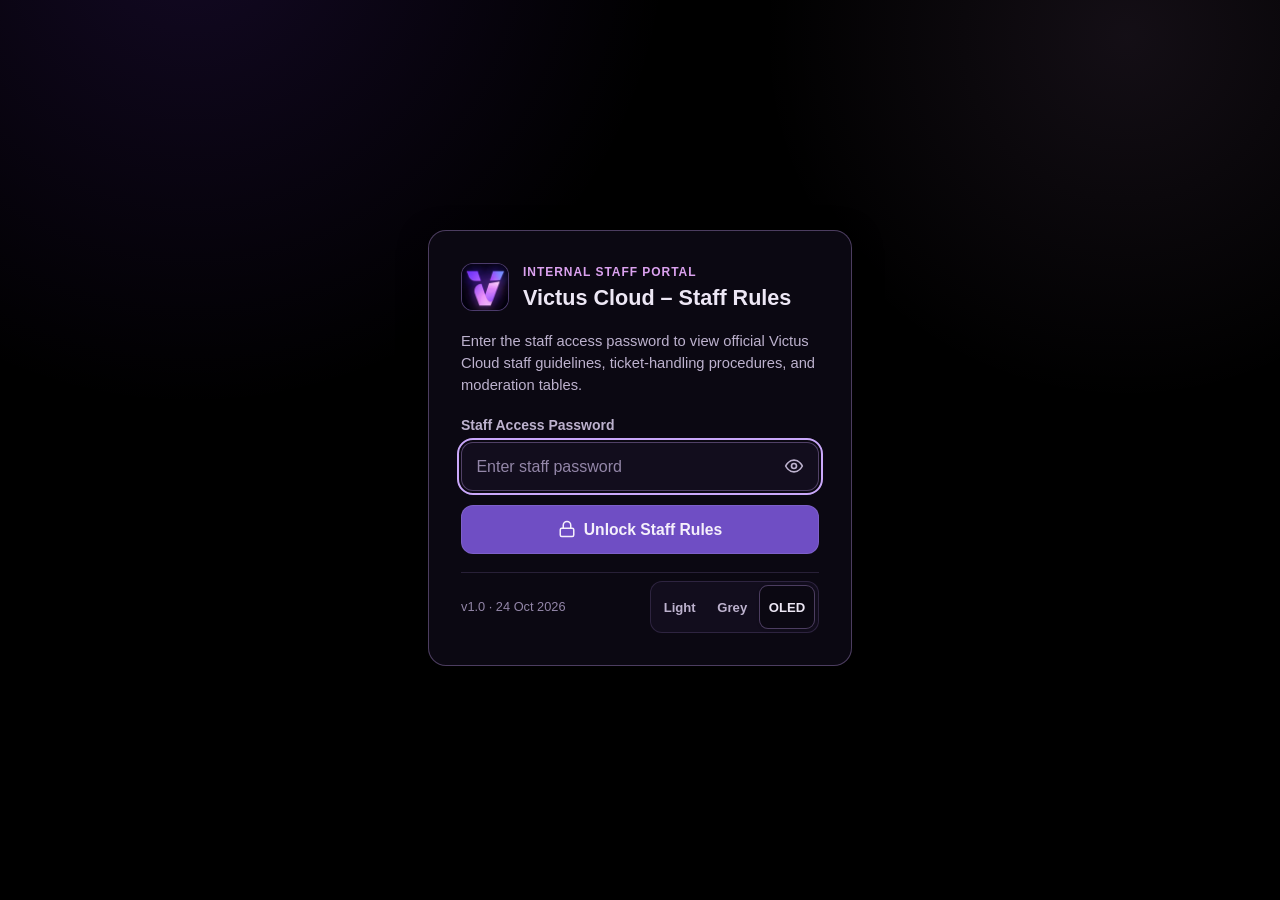
==== index.html @ bc2cf742 "Initial release of Victus Cloud Staff Rules (v1.0)" ====
<!DOCTYPE html>
<html lang="en" data-theme="oled">
<head>
  <meta charset="UTF-8">
  <meta name="viewport" content="width=device-width, initial-scale=1, viewport-fit=cover">
  <meta name="robots" content="noindex, nofollow">
  <meta name="theme-color" content="#000000" id="meta-theme-color">
  <title>Victus Cloud – Staff Rules</title>
  <link rel="icon" type="image/png" href="assets/logo.png" id="favicon-link">
  <link rel="apple-touch-icon" href="assets/logo.png">

  <!-- =========================================================================
       VICTUS CLOUD – STAFF RULES DATA (SINGLE EDITABLE OBJECT)
       Edit rules, roles, punishments, changelog, metadata, or password below.
       ========================================================================= -->
  <script id="staff-rules-data">
    const STAFF_RULES_DATA = {
      meta: {
        title: "Victus Cloud – Staff Rules",
        brand: "Victus Cloud",
        version: "v1.0",
        lastUpdated: "24 Oct 2026",
        password: "TestBictus",
        logoPath: "assets/logo.png",
        officialSiteUrl: "https://victuscloud.com",
        officialSiteLabel: "victuscloud.com",
        location: "Dubai, United Arab Emirates",
        copyright: "© 2026 Victus Cloud. All rights reserved.",
        footerLinks: [
          { label: "Official Site (victuscloud.com)", url: "https://victuscloud.com" },
          { label: "Victus Panel", url: "https://control.victuscloud.com" },
          { label: "Support Centre", url: "https://support.victuscloud.com/" },
          { label: "Documentation", url: "https://victuscloud.com/documentation" },
          { label: "Service Status", url: "https://victuscloud.com/status" },
          { label: "Discord", url: "https://discord.gg/wwHpnzYpXb" },
          { label: "Privacy Policy", url: "https://victuscloud.com/privacy" },
          { label: "Terms of Service", url: "https://victuscloud.com/tos" }
        ]
      },

      agreement: {
        title: "STAFF AGREEMENT",
        text: "By becoming a staff member, you agree to follow these rules and understand that staff permissions are a responsibility, not a privilege to be abused. Breaking staff rules may result in a warning, demotion, suspension, or removal from the Staff Team."
      },

      roles: [
        "All",
        "Founder / CEO",
        "Co-Founder / CTO",
        "Director of Operations",
        "Staff Manager",
        "General Manager",
        "Core Team",
        "System Manager",
        "Project Manager",
        "Community Manager",
        "Support Manager",
        "Email Manager",
        "Developer",
        "Moderator",
        "Customer Support",
        "Technical Support",
        "Trial Dev",
        "Trial Staff",
        "Staff"
      ],

      sections: [
        {
          number: 1,
          title: "Professional Behavior",
          rules: [
            {
              id: "1.1",
              text: "Maintain professional behavior in every case.",
              roles: ["All"]
            },
            {
              id: "1.2",
              text: "Be user-friendly. Help members in the language they're comfortable with, as quickly as possible.",
              roles: ["All"]
            },
            {
              id: "1.3",
              text: "Don't joke around in tickets or anywhere seriousness is needed.",
              roles: ["All"]
            }
          ]
        },
        {
          number: 2,
          title: "Staff Conduct",
          rules: [
            {
              id: "2.1",
              text: "Follow the rules yourself and make sure your crewmates follow them too.",
              roles: ["All"]
            },
            {
              id: "2.2",
              text: "Don't abuse your power or show it off.",
              roles: ["All"]
            },
            {
              id: "2.3",
              text: "Don't use commands or permissions for personal benefit.",
              roles: ["All"]
            },
            {
              id: "2.4",
              text: "Don't punish members because of personal aggression in chats, DMs, etc.",
              roles: ["All"]
            },
            {
              id: "2.5",
              text: "Don't misuse moderation bots or server features.",
              roles: ["All"]
            }
          ]
        },
        {
          number: 3,
          title: "Moderation",
          rules: [
            {
              id: "3.1",
              text: "Always investigate a case before punishing.",
              roles: ["All"]
            },
            {
              id: "3.2",
              text: "Keep punishments fair for everyone.",
              roles: ["All"]
            },
            {
              id: "3.3",
              text: "Use warnings for inappropriate behavior. Staff Manager can warn staff. Staff, General Manager, and higher roles can warn members. Higher officials can warn everyone below them. Founder / CEO can only be warned by a Founder / CEO.",
              roles: [
                "Founder / CEO",
                "Co-Founder / CTO",
                "Director of Operations",
                "Staff Manager",
                "General Manager",
                "Moderator",
                "Staff"
              ]
            },
            {
              id: "3.4",
              text: "Every punishment needs a proper, valid reason.",
              roles: ["All"]
            },
            {
              id: "3.5",
              text: "Don't ban or kick unless it's an emergency or you have permission from higher officials.",
              roles: ["All"]
            },
            {
              id: "3.6",
              text: "If you make a mistake, inform higher staff immediately so it can be fixed.",
              roles: ["All"]
            }
          ]
        },
        {
          number: 4,
          title: "Evidence and Logs",
          rules: [
            {
              id: "4.1",
              text: "Keep proper proof for every moderation action, especially payment cases, until the Founder verifies it.",
              roles: ["All"]
            },
            {
              id: "4.2",
              text: "Don't accept server screenshots as proof, since they can't be verified as real.",
              roles: ["All"]
            },
            {
              id: "4.3",
              text: "Use the proper moderation channel for commands.",
              roles: ["All"]
            },
            {
              id: "4.4",
              text: "Report suspicious activity to higher officials.",
              roles: ["All"]
            }
          ]
        },
        {
          number: 5,
          title: "Staff Confidentiality",
          rules: [
            {
              id: "5.1",
              text: "Don't leak private staff discussions or hosting details to other hosts or users.",
              roles: ["All"]
            },
            {
              id: "5.2",
              text: "Keep upcoming features hidden from users. Don't leak them.",
              roles: ["All"]
            },
            {
              id: "5.3",
              text: "Don't share private ticket information with any user.",
              roles: ["All"]
            },
            {
              id: "5.4",
              text: "Don't share any member's or staff's private life information in tickets or public chats.",
              roles: ["All"]
            }
          ]
        },
        {
          number: 6,
          title: "Ticket and Member Support",
          rules: [
            {
              id: "6.1",
              text: "Respond to tickets politely, calmly, and kindly. Every customer is valued.",
              roles: ["All"]
            },
            {
              id: "6.2",
              text: "Don't ignore members who need help. Ping higher staff once (or the Founder once), and keep the member calm until support arrives.",
              roles: ["All"]
            },
            {
              id: "6.3",
              text: "Escalate complicated issues to higher officials if you can't handle them properly.",
              roles: ["All"]
            }
          ]
        },
        {
          number: 7,
          title: "Fairness and Abuse of Power",
          rules: [
            {
              id: "7.1",
              text: "Never give friends special treatment, including in partnerships.",
              roles: ["All"]
            },
            {
              id: "7.2",
              text: "Don't threaten members with your rank.",
              roles: ["All"]
            },
            {
              id: "7.3",
              text: "Don't use staff permissions (muting, banning, etc.) to win an argument.",
              roles: ["All"]
            },
            {
              id: "7.4",
              text: "Don't punish someone just because they personally criticized you.",
              roles: ["All"]
            },
            {
              id: "7.5",
              text: "Base decisions on the server rules, not personal opinions.",
              roles: ["All"]
            }
          ]
        },
        {
          number: 8,
          title: "Activity and Inactivity",
          rules: [
            {
              id: "8.1",
              text: "Stay reasonably active: minimum 3-4 hours a day.",
              roles: ["All"]
            },
            {
              id: "8.2",
              text: "If you'll be inactive for a long period, inform the staff team in the appropriate channel. If you need to extend it, inform them again with a valid reason.",
              roles: ["All"]
            },
            {
              id: "8.3",
              text: "Repeated unexplained inactivity may lead to demotion or removal from staff.",
              roles: ["All"]
            },
            {
              id: "8.4",
              text: "Quality of moderation matters more than just being online. Keeping chats and VCs active counts more than \"I was online all day.\"",
              roles: ["All"]
            }
          ]
        },
        {
          number: 9,
          title: "Staff Communication",
          rules: [
            {
              id: "9.1",
              text: "Keep staff decisions organized and respectful.",
              roles: ["All"]
            },
            {
              id: "9.2",
              text: "Follow legitimate decisions from higher-ranking staff without questioning them unless asked, except to report misconduct or rule violations.",
              roles: ["All"]
            },
            {
              id: "9.3",
              text: "Handle disagreements privately, within the group, and respectfully.",
              roles: ["All"]
            },
            {
              id: "9.4",
              text: "Don't create unnecessary staff drama.",
              roles: ["All"]
            }
          ]
        },
        {
          number: 10,
          title: "Promotion and Demotion",
          rules: [
            {
              id: "10.1",
              text: "Promotions are based on activity, maturity, reliability, and quality of work. Asking for a promotion won't help and may lead to immediate demotion.",
              roles: ["All"]
            },
            {
              id: "10.2",
              text: "Staff can be demoted for inactivity, misconduct, or permission abuse, only by the Staff Manager or higher officials, and only with a valid reason.",
              roles: [
                "Founder / CEO",
                "Co-Founder / CTO",
                "Director of Operations",
                "Staff Manager"
              ]
            },
            {
              id: "10.3",
              text: "Serious violations may result in immediate removal from the staff team.",
              roles: ["All"]
            }
          ]
        },
        {
          number: 11,
          title: "No Favouritism",
          rules: [
            {
              id: "11.1",
              text: "Treat everyone fairly, respectfully, and kindly: friends, donors, boosters, creators, and regular members alike.",
              roles: ["All"]
            },
            {
              id: "11.2",
              text: "Rules apply equally to everyone unless an official exception exists (for example, the Founder).",
              roles: ["All"]
            }
          ]
        },
        {
          number: 12,
          title: "Founder, CEO and CTO",
          rules: [
            {
              id: "12.1",
              text: "Founder / CEO and Co-Founder / CTO are whitelisted and can do anything, but are still expected to act with seriousness.",
              roles: ["Founder / CEO", "Co-Founder / CTO"]
            },
            {
              id: "12.2",
              text: "All other roles must follow these rules.",
              roles: [
                "Director of Operations",
                "Staff Manager",
                "General Manager",
                "Core Team",
                "System Manager",
                "Project Manager",
                "Community Manager",
                "Support Manager",
                "Email Manager",
                "Developer",
                "Moderator",
                "Customer Support",
                "Technical Support",
                "Trial Dev",
                "Trial Staff",
                "Staff"
              ]
            }
          ]
        },
        {
          number: 13,
          title: "Ticket-Handling System",
          rules: [
            {
              id: "13.1",
              text: "One-hour rule: If a staff member can't answer within 60 minutes, any other staff may take over. While the new staff member is active, the original one stays silent until the new one is also inactive for 1 hour.",
              roles: ["All"]
            },
            {
              id: "13.2",
              text: "\"I need backup\" signal: If you don't know the fix, type \"@staff anyone else can handle this?\". The first staff member to respond becomes the new owner. If the original staff member replies first, they keep the ticket. If this happens 3 times on the same ticket, they lose it.",
              roles: ["All"]
            },
            {
              id: "13.3",
              text: "Chain of custody: Only one staff member speaks at a time. Ownership transfers automatically after 1 hour of inactivity or via the @staff ping.",
              roles: ["All"]
            },
            {
              id: "13.4",
              text: "Customer clarity: Users should see one clear voice, with no cross-talk or duplicate answers. When ownership changes, the new staff member greets the customer and summarizes the issue so they aren't lost.",
              roles: ["All"]
            }
          ]
        },
        {
          number: 14,
          title: "Server Permissions and Anti-Nuke",
          rules: [
            {
              id: "14.1",
              text: "Only staff with the \"Antinuke Whitelist\" role may create or delete roles and channels, or make other major server changes (categories, permissions, webhooks, bots, etc.).",
              roles: ["All"]
            },
            {
              id: "14.2",
              text: "Without the role, don't attempt these actions. The anti-nuke system automatically bans anyone who deletes channels or roles without it.",
              roles: ["All"]
            },
            {
              id: "14.3",
              text: "If you need a role or channel created or deleted, ask a whitelisted staff member or a higher official.",
              roles: ["All"]
            },
            {
              id: "14.4",
              text: "Our bot automatically catches some cuss words and threats, but not all. Don't rely on it. Staff must still watch chats and act on violations.",
              roles: ["All"]
            },
            {
              id: "14.5",
              text: "Don't try to bypass, disable, or test the anti-nuke or the bot's filters.",
              roles: ["All"]
            }
          ]
        },
        {
          number: 15,
          title: "Impersonation",
          rules: [
            {
              id: "15.1",
              text: "Don't pretend to be another staff member, a higher official, the Founder, or Victus Cloud.",
              roles: ["All"]
            },
            {
              id: "15.2",
              text: "Report anyone impersonating staff or Victus Cloud to higher officials, with proof.",
              roles: ["All"]
            },
            {
              id: "15.3",
              text: "Staff caught impersonating may be removed from the team.",
              roles: ["All"]
            }
          ]
        },
        {
          number: 16,
          title: "Final Rule",
          rules: [
            {
              id: "16.1",
              text: "Use common sense and treat everyone with kindness and seriousness, in line with your position and rank.",
              roles: ["All"]
            }
          ]
        }
      ],

      punishments: {
        title: "PUNISHMENT TABLES",
        members: {
          heading: "Members (kicks and bans still need higher-official permission, except in emergencies):",
          rows: [
            { offense: "Spam, off-topic, caps", severity: "Low", action: "Warn, then 1h mute" },
            { offense: "Disrespect, mild insults", severity: "Low", action: "Warn, then 24h mute" },
            { offense: "Ticket abuse, trolling", severity: "Medium", action: "Warn, then 24h mute" },
            { offense: "Unauthorized advertising", severity: "Medium", action: "Delete + warn, then 24h mute" },
            { offense: "Harassment, hate, threats", severity: "High", action: "7d mute or ban" },
            { offense: "Scam or malicious links", severity: "Critical", action: "Immediate ban" },
            { offense: "Fake payment proof", severity: "Critical", action: "Ban (Founder verifies)" },
            { offense: "Leaking private info", severity: "Critical", action: "Ban" },
            { offense: "Ban evasion, alt accounts", severity: "Critical", action: "Ban" }
          ]
        },
        staff: {
          heading: "Staff:",
          rows: [
            { offense: "Unprofessional tone, minor slip", severity: "Low", action: "Warning" },
            { offense: "Unexplained inactivity", severity: "Medium", action: "Warning, then demotion" },
            { offense: "Favouritism, threats, rank abuse", severity: "High", action: "Demotion" },
            { offense: "Permission or bot misuse", severity: "High", action: "Suspension or demotion" },
            { offense: "Impersonation", severity: "High", action: "Removal" },
            { offense: "Leaking confidential info", severity: "Critical", action: "Suspension or removal" },
            { offense: "Role/channel changes without the Antinuke Whitelist role", severity: "Critical", action: "Automatic ban by anti-nuke, then reviewed by Founder / CEO" },
            { offense: "Fraud", severity: "Critical", action: "Immediate removal" }
          ]
        }
      },

      changelog: [
        {
          version: "v1.0",
          date: "24 Oct 2026",
          summary: "Initial release of the staff rules, including the new ticket-handling system and anti-nuke rules."
        }
      ]
    };
  </script>

  <script>
    (function () {
      try {
        var saved = localStorage.getItem("victus_staff_theme");
        var theme = (saved === "light" || saved === "grey" || saved === "oled") ? saved : "oled";
        document.documentElement.setAttribute("data-theme", theme);
        var metaColor = document.getElementById("meta-theme-color");
        if (metaColor) {
          metaColor.setAttribute("content", theme === "light" ? "#f5f1fa" : theme === "grey" ? "#1b1823" : "#000000");
        }
      } catch (e) {}
    })();
  </script>

  <style>
    /* =========================================================================
       THEME TOKENS — Muted plum tones, warm off-white text, no harsh white/neon
       ========================================================================= */
    :root,
    html[data-theme="oled"] {
      --bg: #000000;
      --bg-glow: radial-gradient(46rem circle at 15% -8%, rgba(134, 63, 253, 0.14), transparent 65%),
                 radial-gradient(38rem circle at 88% 4%, rgba(220, 160, 240, 0.09), transparent 60%);
      --surface-1: #0b0812;
      --surface-2: #120d1d;
      --surface-3: #1a1329;
      --surface-sticky: rgba(7, 5, 12, 0.92);
      --border: rgba(182, 148, 236, 0.17);
      --border-strong: rgba(202, 164, 246, 0.34);
      --text: #ede7f5;
      --text-secondary: #bdb2ce;
      --text-muted: #9386a8;
      --accent: #a888f5;
      --accent-lilac: #dca2f0;
      --accent-tint: rgba(168, 136, 245, 0.14);
      --accent-tint-strong: rgba(168, 136, 245, 0.24);
      --btn-primary-bg: #6f4ec4;
      --btn-primary-hover: #7d5cd2;
      --btn-primary-text: #f5f0fb;
      --focus-ring: #caa8fa;
      --mark-bg: rgba(220, 162, 240, 0.26);
      --mark-text: #f7effc;
      --sev-low-bg: rgba(132, 168, 214, 0.14);
      --sev-low-text: #bfd6f2;
      --sev-low-border: rgba(132, 168, 214, 0.3);
      --sev-med-bg: rgba(214, 170, 102, 0.15);
      --sev-med-text: #ecd0a1;
      --sev-med-border: rgba(214, 170, 102, 0.32);
      --sev-high-bg: rgba(219, 130, 112, 0.16);
      --sev-high-text: #f0b9ad;
      --sev-high-border: rgba(219, 130, 112, 0.34);
      --sev-crit-bg: rgba(212, 98, 136, 0.18);
      --sev-crit-text: #f3b3c8;
      --sev-crit-border: rgba(212, 98, 136, 0.38);
      --danger-text: #f0a8be;
      --danger-bg: rgba(212, 98, 136, 0.14);
      --shadow-elevated: 0 0.5rem 1.75rem rgba(0, 0, 0, 0.65);
      color-scheme: dark;
    }

    html[data-theme="grey"] {
      --bg: #1b1823;
      --bg-glow: radial-gradient(46rem circle at 15% -8%, rgba(145, 110, 252, 0.13), transparent 65%),
                 radial-gradient(38rem circle at 88% 4%, rgba(224, 166, 242, 0.09), transparent 60%);
      --surface-1: #231f2d;
      --surface-2: #2b2637;
      --surface-3: #342e43;
      --surface-sticky: rgba(27, 24, 35, 0.93);
      --border: rgba(196, 168, 238, 0.17);
      --border-strong: rgba(210, 180, 248, 0.34);
      --text: #eee9f6;
      --text-secondary: #c4bad4;
      --text-muted: #9f93b3;
      --accent: #b396f8;
      --accent-lilac: #e1acf3;
      --accent-tint: rgba(179, 150, 248, 0.15);
      --accent-tint-strong: rgba(179, 150, 248, 0.25);
      --btn-primary-bg: #7554ca;
      --btn-primary-hover: #8363d7;
      --btn-primary-text: #f6f2fc;
      --focus-ring: #d0b4fb;
      --mark-bg: rgba(225, 172, 243, 0.27);
      --mark-text: #f8f1fc;
      --sev-low-bg: rgba(136, 172, 218, 0.16);
      --sev-low-text: #c6dcf6;
      --sev-low-border: rgba(136, 172, 218, 0.32);
      --sev-med-bg: rgba(218, 174, 106, 0.17);
      --sev-med-text: #f0d5a8;
      --sev-med-border: rgba(218, 174, 106, 0.34);
      --sev-high-bg: rgba(222, 134, 116, 0.18);
      --sev-high-text: #f3c0b5;
      --sev-high-border: rgba(222, 134, 116, 0.36);
      --sev-crit-bg: rgba(216, 104, 142, 0.2);
      --sev-crit-text: #f5bacd;
      --sev-crit-border: rgba(216, 104, 142, 0.4);
      --danger-text: #f3b1c5;
      --danger-bg: rgba(216, 104, 142, 0.16);
      --shadow-elevated: 0 0.5rem 1.75rem rgba(9, 7, 14, 0.42);
      color-scheme: dark;
    }

    html[data-theme="light"] {
      --bg: #f5f1fa;
      --bg-glow: radial-gradient(46rem circle at 15% -8%, rgba(134, 63, 253, 0.07), transparent 65%),
                 radial-gradient(38rem circle at 88% 4%, rgba(192, 111, 250, 0.07), transparent 60%);
      --surface-1: #fbf9fe;
      --surface-2: #efeaf7;
      --surface-3: #e5ddf1;
      --surface-sticky: rgba(245, 241, 250, 0.94);
      --border: rgba(92, 58, 144, 0.16);
      --border-strong: rgba(104, 66, 166, 0.32);
      --text: #231b2e;
      --text-secondary: #514366;
      --text-muted: #6c5d83;
      --accent: #633fb8;
      --accent-lilac: #8843a3;
      --accent-tint: rgba(99, 63, 184, 0.1);
      --accent-tint-strong: rgba(99, 63, 184, 0.18);
      --btn-primary-bg: #633fb8;
      --btn-primary-hover: #5533a3;
      --btn-primary-text: #faf7fe;
      --focus-ring: #633fb8;
      --mark-bg: rgba(164, 108, 224, 0.24);
      --mark-text: #1c1326;
      --sev-low-bg: rgba(58, 102, 158, 0.11);
      --sev-low-text: #284b78;
      --sev-low-border: rgba(58, 102, 158, 0.28);
      --sev-med-bg: rgba(166, 110, 24, 0.12);
      --sev-med-text: #6e4508;
      --sev-med-border: rgba(166, 110, 24, 0.3);
      --sev-high-bg: rgba(176, 74, 52, 0.12);
      --sev-high-text: #7d2c1b;
      --sev-high-border: rgba(176, 74, 52, 0.3);
      --sev-crit-bg: rgba(168, 42, 84, 0.12);
      --sev-crit-text: #7d193b;
      --sev-crit-border: rgba(168, 42, 84, 0.32);
      --danger-text: #8a1c41;
      --danger-bg: rgba(168, 42, 84, 0.1);
      --shadow-elevated: 0 0.5rem 1.5rem rgba(44, 26, 74, 0.08);
      color-scheme: light;
    }

    /* =========================================================================
       RESET & BASE FLUID MOBILE-FIRST TYPOGRAPHY
       ========================================================================= */
    *,
    *::before,
    *::after {
      box-sizing: border-box;
    }

    html {
      font-size: 100%;
      -webkit-text-size-adjust: 100%;
      text-size-adjust: 100%;
      scroll-behavior: smooth;
      scroll-padding-top: 5.5rem;
      overflow-x: clip;
    }

    @media (prefers-reduced-motion: reduce) {
      html {
        scroll-behavior: auto;
      }
      *,
      *::before,
      *::after {
        animation-duration: 0.01ms !important;
        animation-iteration-count: 1 !important;
        transition-duration: 0.01ms !important;
        scroll-behavior: auto !important;
      }
    }

    body {
      margin: 0;
      min-height: 100svh;
      min-height: 100dvh;
      background-color: var(--bg);
      background-image: var(--bg-glow);
      background-attachment: scroll;
      color: var(--text);
      font-family: -apple-system, BlinkMacSystemFont, "Inter", "Segoe UI", Roboto, Oxygen, Ubuntu, Cantarell, sans-serif;
      font-size: clamp(0.95rem, 0.92rem + 0.2vw, 1.05rem);
      line-height: 1.6;
      overflow-x: clip;
      word-wrap: break-word;
      overflow-wrap: break-word;
      --gutter: clamp(0.875rem, 3.5vw, 2rem);
      --max-content: 68.75rem; /* 1100px */
    }

    img,
    svg {
      display: block;
      max-width: 100%;
    }

    button,
    input {
      font: inherit;
      color: inherit;
    }

    :focus-visible {
      outline: 2.5px solid var(--focus-ring);
      outline-offset: 2px;
    }

    [hidden] {
      display: none !important;
    }

    .sr-only {
      position: absolute;
      width: 1px;
      height: 1px;
      padding: 0;
      margin: -1px;
      overflow: hidden;
      clip: rect(0, 0, 0, 0);
      white-space: nowrap;
      border: 0;
    }

    .skip-link {
      position: absolute;
      left: -999rem;
      top: 0.5rem;
      z-index: 200;
      min-height: 2.75rem;
      padding: 0.625rem 1rem;
      border-radius: 0.625rem;
      background: var(--btn-primary-bg);
      color: var(--btn-primary-text);
      font-weight: 600;
      text-decoration: none;
    }

    .skip-link:focus {
      left: max(var(--gutter), env(safe-area-inset-left));
    }

    .shell {
      width: 100%;
      max-width: var(--max-content);
      margin-inline: auto;
      padding-left: max(var(--gutter), env(safe-area-inset-left));
      padding-right: max(var(--gutter), env(safe-area-inset-right));
    }

    /* =========================================================================
       THEME SWITCHER COMPONENT (SHARED ON GATE & HEADER)
       ========================================================================= */
    .theme-switcher {
      display: inline-flex;
      align-items: center;
      padding: 0.1875rem;
      border-radius: 0.75rem;
      background: var(--surface-2);
      border: 1px solid var(--border);
      gap: 0.125rem;
      max-width: 100%;
    }

    .theme-btn {
      appearance: none;
      border: 1px solid transparent;
      background: transparent;
      color: var(--text-secondary);
      min-height: 2.75rem;
      min-width: 2.75rem;
      padding: 0.375rem 0.55rem;
      border-radius: 0.5625rem;
      font-size: 0.82rem;
      font-weight: 600;
      cursor: pointer;
      display: inline-flex;
      align-items: center;
      justify-content: center;
      gap: 0.25rem;
      transition: background-color 0.16s ease, color 0.16s ease, border-color 0.16s ease;
      white-space: nowrap;
    }

    .theme-btn:hover {
      color: var(--text);
      background: var(--accent-tint);
    }

    .theme-btn[aria-pressed="true"] {
      background: var(--surface-1);
      color: var(--text);
      border-color: var(--border-strong);
      box-shadow: 0 1px 3px rgba(0, 0, 0, 0.2);
    }

    /* =========================================================================
       PASSWORD GATE (CLIENT-SIDE LIGHT PROTECTION, DVH/SVH + SAFE AREAS)
       ========================================================================= */
    .password-gate {
      min-height: 100svh;
      min-height: 100dvh;
      width: 100%;
      display: flex;
      flex-direction: column;
      justify-content: center;
      align-items: center;
      padding-top: max(1.25rem, env(safe-area-inset-top));
      padding-bottom: max(1.5rem, env(safe-area-inset-bottom));
      padding-left: max(var(--gutter), env(safe-area-inset-left));
      padding-right: max(var(--gutter), env(safe-area-inset-right));
    }

    .gate-card {
      width: 100%;
      max-width: 26.5rem;
      background: var(--surface-1);
      border: 1px solid var(--border-strong);
      border-radius: 1.125rem;
      padding: clamp(1.25rem, 4vw, 2rem);
      box-shadow: var(--shadow-elevated);
      display: flex;
      flex-direction: column;
      gap: 1.125rem;
    }

    .gate-brand {
      display: flex;
      align-items: center;
      gap: 0.875rem;
    }

    .gate-logo {
      width: 3rem;
      height: 3rem;
      border-radius: 0.75rem;
      object-fit: cover;
      flex-shrink: 0;
      border: 1px solid var(--border-strong);
      background: #0b0425;
    }

    .gate-eyebrow {
      font-size: 0.75rem;
      font-weight: 700;
      letter-spacing: 0.08em;
      text-transform: uppercase;
      color: var(--accent-lilac);
      margin: 0 0 0.15rem;
    }

    .gate-title {
      font-size: clamp(1.15rem, 1.05rem + 0.5vw, 1.35rem);
      font-weight: 750;
      line-height: 1.25;
      margin: 0;
      color: var(--text);
    }

    .gate-desc {
      margin: 0;
      font-size: 0.92rem;
      color: var(--text-secondary);
      line-height: 1.5;
    }

    .gate-hash-notice {
      padding: 0.55rem 0.75rem;
      border-radius: 0.625rem;
      background: var(--accent-tint);
      border: 1px solid var(--border);
      color: var(--accent-lilac);
      font-size: 0.85rem;
      font-weight: 500;
    }

    .gate-form {
      display: flex;
      flex-direction: column;
      gap: 0.875rem;
    }

    .gate-label {
      font-size: 0.875rem;
      font-weight: 600;
      color: var(--text-secondary);
      display: block;
      margin-bottom: 0.375rem;
    }

    .password-input-wrap {
      position: relative;
      display: flex;
      align-items: center;
    }

    .password-input {
      width: 100%;
      min-height: 2.95rem;
      padding: 0.65rem 3.25rem 0.65rem 0.9rem;
      border-radius: 0.75rem;
      border: 1px solid var(--border-strong);
      background: var(--surface-2);
      color: var(--text);
      font-size: 1rem; /* >=16px prevents iOS/Android input zoom */
      transition: border-color 0.16s ease;
    }

    .password-input::placeholder {
      color: var(--text-muted);
    }

    .password-toggle-btn {
      position: absolute;
      right: 0.2rem;
      width: 2.75rem;
      height: 2.75rem;
      border: 0;
      border-radius: 0.625rem;
      background: transparent;
      color: var(--text-secondary);
      cursor: pointer;
      display: inline-flex;
      align-items: center;
      justify-content: center;
    }

    .password-toggle-btn:hover {
      color: var(--text);
      background: var(--accent-tint);
    }

    .gate-error {
      margin: 0;
      padding: 0.625rem 0.8rem;
      border-radius: 0.625rem;
      background: var(--danger-bg);
      border: 1px solid var(--sev-crit-border);
      color: var(--danger-text);
      font-size: 0.88rem;
      font-weight: 500;
    }

    .primary-btn {
      appearance: none;
      width: 100%;
      min-height: 2.95rem;
      padding: 0.7rem 1.1rem;
      border-radius: 0.75rem;
      border: 1px solid rgba(255, 255, 255, 0.1);
      background: var(--btn-primary-bg);
      color: var(--btn-primary-text);
      font-size: 0.98rem;
      font-weight: 650;
      cursor: pointer;
      display: inline-flex;
      align-items: center;
      justify-content: center;
      gap: 0.5rem;
      transition: background-color 0.16s ease;
    }

    .primary-btn:hover {
      background: var(--btn-primary-hover);
    }

    .gate-footer-bar {
      display: flex;
      flex-wrap: wrap;
      align-items: center;
      justify-content: space-between;
      gap: 0.75rem;
      padding-top: 0.5rem;
      border-top: 1px solid var(--border);
    }

    .gate-meta {
      font-size: 0.8rem;
      color: var(--text-muted);
    }

    /* =========================================================================
       SITE HEADER (NORMAL FLOW SO IT NEVER COVERS CONTENT ON SMALL SCREENS)
       ========================================================================= */
    .app-shell {
      display: flex;
      flex-direction: column;
      min-height: 100svh;
      min-height: 100dvh;
    }

    .site-header {
      padding-top: max(0.875rem, env(safe-area-inset-top));
      padding-bottom: 0.875rem;
      border-bottom: 1px solid var(--border);
      background: var(--surface-1);
    }

    .header-inner {
      display: flex;
      flex-direction: column;
      gap: 0.875rem;
    }

    .header-brand-row {
      display: flex;
      align-items: center;
      justify-content: space-between;
      gap: 0.75rem;
      min-width: 0;
    }

    .brand-identity {
      display: flex;
      align-items: center;
      gap: 0.75rem;
      min-width: 0;
    }

    .header-logo {
      width: 2.625rem;
      height: 2.625rem;
      border-radius: 0.65rem;
      object-fit: cover;
      flex-shrink: 0;
      border: 1px solid var(--border-strong);
      background: #0b0425;
    }

    .brand-titles {
      min-width: 0;
    }

    .site-title {
      margin: 0;
      font-size: clamp(1.08rem, 0.98rem + 0.65vw, 1.45rem);
      font-weight: 760;
      line-height: 1.25;
      letter-spacing: -0.015em;
      color: var(--text);
    }

    .site-subtitle {
      margin: 0.15rem 0 0;
      font-size: 0.8rem;
      color: var(--text-muted);
      display: flex;
      flex-wrap: wrap;
      align-items: center;
      gap: 0.4rem;
    }

    .version-pill {
      display: inline-flex;
      align-items: center;
      padding: 0.1rem 0.5rem;
      border-radius: 999px;
      background: var(--accent-tint);
      border: 1px solid var(--border);
      color: var(--accent-lilac);
      font-size: 0.75rem;
      font-weight: 650;
    }

    .header-controls {
      display: flex;
      flex-wrap: wrap;
      align-items: center;
      gap: 0.425rem;
    }

    .action-btn {
      appearance: none;
      min-height: 2.75rem;
      min-width: 2.75rem;
      padding: 0.45rem 0.72rem;
      border-radius: 0.75rem;
      border: 1px solid var(--border);
      background: var(--surface-2);
      color: var(--text);
      font-size: 0.83rem;
      font-weight: 600;
      cursor: pointer;
      display: inline-flex;
      align-items: center;
      justify-content: center;
      gap: 0.375rem;
      transition: background-color 0.16s ease, border-color 0.16s ease;
      white-space: nowrap;
    }

    .action-btn:hover {
      background: var(--accent-tint);
      border-color: var(--border-strong);
    }

    @media (min-width: 52rem) {
      .header-inner {
        flex-direction: row;
        align-items: center;
        justify-content: space-between;
      }
    }

    /* =========================================================================
       MAIN CONTENT & STAFF AGREEMENT BANNER
       ========================================================================= */
    .main-content {
      flex: 1;
      padding-bottom: 3rem;
    }

    .agreement-section {
      padding-top: clamp(1rem, 2.5vw, 1.5rem);
      padding-bottom: 0.5rem;
    }

    .agreement-card {
      background: linear-gradient(145deg, var(--surface-1), var(--surface-2));
      border: 1px solid var(--border-strong);
      border-left: 4px solid var(--accent);
      border-radius: 0.95rem;
      padding: clamp(1rem, 2.5vw, 1.375rem);
      box-shadow: var(--shadow-elevated);
    }

    .agreement-heading {
      margin: 0 0 0.45rem;
      font-size: 0.8rem;
      font-weight: 760;
      letter-spacing: 0.09em;
      text-transform: uppercase;
      color: var(--accent-lilac);
      display: flex;
      align-items: center;
      gap: 0.45rem;
    }

    .agreement-text {
      margin: 0;
      font-size: clamp(0.94rem, 0.91rem + 0.18vw, 1.03rem);
      color: var(--text);
      line-height: 1.62;
    }

    /* =========================================================================
       STICKY SEARCH BAR (COMPACT, SAFE-AREA AWARE, KEYBOARD FRIENDLY)
       ========================================================================= */
    .sticky-search-bar {
      position: sticky;
      top: 0;
      z-index: 40;
      padding-top: max(0.5rem, env(safe-area-inset-top));
      padding-bottom: 0.5rem;
      background: var(--surface-sticky);
      backdrop-filter: blur(12px);
      -webkit-backdrop-filter: blur(12px);
      border-bottom: 1px solid var(--border);
    }

    /* Prevent sticky bar from crowding ultra-short landscape or split viewports when not actively typing */
    @media (max-height: 27rem) {
      .sticky-search-bar:not(:focus-within) {
        position: static;
      }
    }

    html[data-keyboard-open="true"] .sticky-search-bar {
      padding-top: 0.35rem;
      padding-bottom: 0.35rem;
    }

    .search-row {
      display: flex;
      align-items: center;
      gap: 0.5rem;
      min-width: 0;
    }

    .search-field-wrap {
      position: relative;
      flex: 1;
      min-width: 0;
      display: flex;
      align-items: center;
    }

    .search-icon {
      position: absolute;
      left: 0.85rem;
      width: 1.125rem;
      height: 1.125rem;
      color: var(--text-muted);
      pointer-events: none;
    }

    .search-input {
      width: 100%;
      min-height: 2.85rem;
      padding: 0.55rem 2.9rem 0.55rem 2.55rem;
      border-radius: 0.75rem;
      border: 1px solid var(--border-strong);
      background: var(--surface-1);
      color: var(--text);
      font-size: 1rem; /* >=16px prevents mobile browser zoom on focus */
      appearance: none;
    }

    .search-input::-webkit-search-cancel-button {
      -webkit-appearance: none;
      appearance: none;
    }

    .search-input::placeholder {
      color: var(--text-muted);
    }

    .search-clear-btn {
      position: absolute;
      right: 0.125rem;
      width: 2.75rem;
      height: 2.75rem;
      border: 0;
      border-radius: 0.65rem;
      background: transparent;
      color: var(--text-secondary);
      cursor: pointer;
      display: inline-flex;
      align-items: center;
      justify-content: center;
    }

    .search-clear-btn:hover {
      color: var(--text);
      background: var(--accent-tint);
    }

    .search-count-badge {
      flex-shrink: 0;
      font-size: 0.78rem;
      font-weight: 650;
      color: var(--text-secondary);
      background: var(--surface-2);
      border: 1px solid var(--border);
      border-radius: 0.65rem;
      padding: 0.4rem 0.65rem;
      white-space: nowrap;
    }

    @media (max-width: 24rem) {
      .search-count-badge {
        display: none;
      }
    }

    /* =========================================================================
       ROLE FILTER CHIPS (HORIZONTALLY SCROLLABLE ROW) & ACCORDION CONTROLS
       ========================================================================= */
    .controls-panel {
      padding-top: 0.875rem;
      padding-bottom: 0.5rem;
      display: flex;
      flex-direction: column;
      gap: 0.75rem;
    }

    .roles-bar-header {
      display: flex;
      flex-wrap: wrap;
      align-items: center;
      justify-content: space-between;
      gap: 0.5rem;
    }

    .roles-label {
      font-size: 0.8rem;
      font-weight: 700;
      letter-spacing: 0.05em;
      text-transform: uppercase;
      color: var(--text-muted);
    }

    .expand-controls {
      display: flex;
      flex-wrap: wrap;
      align-items: center;
      gap: 0.5rem;
    }

    .roles-scroll-container {
      width: 100%;
      max-width: 100%;
      overflow-x: auto;
      overflow-y: hidden;
      -webkit-overflow-scrolling: touch;
      overscroll-behavior-x: contain;
      scrollbar-width: thin;
      scrollbar-color: var(--border-strong) transparent;
      padding-bottom: 0.35rem;
    }

    .roles-scroll-track {
      display: flex;
      align-items: center;
      gap: 0.5rem;
      width: max-content;
    }

    .role-chip {
      appearance: none;
      min-height: 2.75rem;
      min-width: 2.75rem;
      padding: 0.5rem 0.95rem;
      border-radius: 999px;
      border: 1px solid var(--border);
      background: var(--surface-1);
      color: var(--text-secondary);
      font-size: 0.86rem;
      font-weight: 600;
      cursor: pointer;
      white-space: nowrap;
      display: inline-flex;
      align-items: center;
      justify-content: center;
      gap: 0.375rem;
      transition: background-color 0.15s ease, color 0.15s ease, border-color 0.15s ease;
    }

    .role-chip:hover {
      color: var(--text);
      border-color: var(--border-strong);
      background: var(--surface-2);
    }

    .role-chip[aria-pressed="true"] {
      background: var(--btn-primary-bg);
      color: var(--btn-primary-text);
      border-color: var(--accent-lilac);
    }

    .filter-status-bar {
      display: flex;
      flex-wrap: wrap;
      align-items: center;
      justify-content: space-between;
      gap: 0.5rem;
      padding: 0.5rem 0.85rem;
      border-radius: 0.75rem;
      background: var(--surface-1);
      border: 1px solid var(--border);
      font-size: 0.86rem;
      color: var(--text-secondary);
    }

    .filter-status-actions {
      display: flex;
      flex-wrap: wrap;
      align-items: center;
      gap: 0.5rem;
    }

    .chip-toggle-small {
      appearance: none;
      min-height: 2.75rem;
      min-width: 2.75rem;
      padding: 0.4rem 0.8rem;
      border-radius: 0.625rem;
      border: 1px solid var(--border-strong);
      background: var(--surface-2);
      color: var(--text);
      font-size: 0.82rem;
      font-weight: 600;
      cursor: pointer;
      display: inline-flex;
      align-items: center;
      gap: 0.35rem;
    }

    .chip-toggle-small[aria-pressed="true"] {
      background: var(--accent-tint-strong);
      border-color: var(--accent-lilac);
      color: var(--text);
    }

    /* =========================================================================
       ACCORDION SECTIONS & NUMBERED RULES
       ========================================================================= */
    .sections-stack {
      display: flex;
      flex-direction: column;
      gap: 0.875rem;
      padding-top: 0.5rem;
    }

    .accordion-section {
      background: var(--surface-1);
      border: 1px solid var(--border);
      border-radius: 0.95rem;
      overflow: hidden;
      scroll-margin-top: 5.5rem;
      transition: border-color 0.16s ease;
    }

    .accordion-section:hover {
      border-color: var(--border-strong);
    }

    .accordion-trigger {
      appearance: none;
      width: 100%;
      min-height: 3.375rem;
      padding: 0.85rem clamp(0.9rem, 2.5vw, 1.25rem);
      border: 0;
      background: transparent;
      color: var(--text);
      cursor: pointer;
      display: flex;
      align-items: center;
      justify-content: space-between;
      gap: 0.75rem;
      text-align: left;
    }

    .accordion-trigger:hover {
      background: var(--accent-tint);
    }

    .accordion-title-group {
      display: flex;
      align-items: center;
      gap: 0.7rem;
      min-width: 0;
    }

    .section-num-badge {
      flex-shrink: 0;
      min-width: 2rem;
      height: 2rem;
      padding: 0 0.45rem;
      border-radius: 0.55rem;
      background: var(--accent-tint);
      border: 1px solid var(--border-strong);
      color: var(--accent-lilac);
      font-size: 0.84rem;
      font-weight: 750;
      display: inline-flex;
      align-items: center;
      justify-content: center;
    }

    .accordion-heading-text {
      font-size: clamp(1rem, 0.95rem + 0.3vw, 1.14rem);
      font-weight: 720;
      line-height: 1.3;
      color: var(--text);
      min-width: 0;
    }

    .accordion-meta-right {
      display: flex;
      align-items: center;
      gap: 0.55rem;
      flex-shrink: 0;
    }

    .rule-count-pill {
      font-size: 0.76rem;
      font-weight: 650;
      color: var(--text-muted);
      background: var(--surface-2);
      border: 1px solid var(--border);
      padding: 0.15rem 0.55rem;
      border-radius: 999px;
    }

    .chevron-icon {
      width: 1.2rem;
      height: 1.2rem;
      color: var(--accent);
      transition: transform 0.2s ease;
      flex-shrink: 0;
    }

    .accordion-trigger[aria-expanded="true"] .chevron-icon {
      transform: rotate(180deg);
    }

    .accordion-panel {
      border-top: 1px solid var(--border);
      padding: clamp(0.75rem, 2vw, 1.125rem);
    }

    .rules-list {
      list-style: none;
      margin: 0;
      padding: 0;
      display: flex;
      flex-direction: column;
      gap: 0.625rem;
    }

    .rule-card {
      background: var(--surface-2);
      border: 1px solid var(--border);
      border-radius: 0.75rem;
      padding: 0.75rem 0.85rem;
      display: flex;
      align-items: flex-start;
      justify-content: space-between;
      gap: 0.65rem;
      scroll-margin-top: 5.75rem;
      transition: border-color 0.2s ease, background-color 0.2s ease;
    }

    .rule-card.is-targeted {
      border-color: var(--accent-lilac);
      background: var(--surface-3);
      box-shadow: 0 0 0 2px var(--accent-tint-strong);
    }

    .rule-main {
      flex: 1;
      min-width: 0;
      display: flex;
      flex-direction: column;
      gap: 0.45rem;
    }

    .rule-top-line {
      display: flex;
      align-items: baseline;
      gap: 0.6rem;
      min-width: 0;
    }

    .rule-id {
      flex-shrink: 0;
      font-family: ui-monospace, SFMono-Regular, Menlo, Monaco, Consolas, monospace;
      font-size: 0.84rem;
      font-weight: 750;
      color: var(--accent-lilac);
      background: var(--accent-tint);
      border: 1px solid var(--border);
      padding: 0.12rem 0.48rem;
      border-radius: 0.45rem;
    }

    .rule-text {
      margin: 0;
      color: var(--text);
      font-size: clamp(0.93rem, 0.9rem + 0.18vw, 1.01rem);
      line-height: 1.58;
      min-width: 0;
    }

    .rule-roles {
      display: flex;
      flex-wrap: wrap;
      gap: 0.35rem;
      padding-top: 0.1rem;
    }

    .role-tag {
      font-size: 0.73rem;
      font-weight: 600;
      padding: 0.12rem 0.5rem;
      border-radius: 999px;
      background: var(--surface-1);
      border: 1px solid var(--border);
      color: var(--text-muted);
    }

    .role-tag.is-specific {
      color: var(--accent-lilac);
      border-color: var(--border-strong);
      background: var(--accent-tint);
    }

    .copy-link-btn {
      appearance: none;
      flex-shrink: 0;
      min-width: 2.75rem;
      min-height: 2.75rem;
      padding: 0.35rem 0.55rem;
      border-radius: 0.625rem;
      border: 1px solid var(--border);
      background: var(--surface-1);
      color: var(--text-secondary);
      cursor: pointer;
      display: inline-flex;
      align-items: center;
      justify-content: center;
      gap: 0.3rem;
      font-size: 0.76rem;
      font-weight: 650;
      transition: background-color 0.15s ease, color 0.15s ease, border-color 0.15s ease;
    }

    .copy-link-btn:hover {
      color: var(--text);
      border-color: var(--border-strong);
      background: var(--accent-tint);
    }

    .copy-link-btn.is-copied {
      color: var(--accent-lilac);
      border-color: var(--accent-lilac);
      background: var(--accent-tint-strong);
    }

    mark.search-hit {
      background: var(--mark-bg);
      color: var(--mark-text);
      padding: 0.04rem 0.2rem;
      border-radius: 0.25rem;
      font-weight: 650;
    }

    /* =========================================================================
       EMPTY STATE
       ========================================================================= */
    .empty-state {
      margin-top: 1rem;
      padding: 2.25rem 1.25rem;
      border-radius: 0.95rem;
      background: var(--surface-1);
      border: 1px dashed var(--border-strong);
      text-align: center;
      display: flex;
      flex-direction: column;
      align-items: center;
      gap: 0.75rem;
    }

    .empty-title {
      margin: 0;
      font-size: 1.125rem;
      font-weight: 720;
      color: var(--text);
    }

    .empty-desc {
      margin: 0;
      font-size: 0.92rem;
      color: var(--text-secondary);
      max-width: 28rem;
    }

    /* =========================================================================
       PUNISHMENT TABLES (READABLE ON MOBILE, CONTAINER SCROLL ONLY)
       ========================================================================= */
    .punishment-block + .punishment-block {
      margin-top: 1.35rem;
    }

    .punishment-subheading {
      margin: 0 0 0.65rem;
      font-size: 0.95rem;
      font-weight: 700;
      color: var(--accent-lilac);
      line-height: 1.45;
    }

    .table-scroll-wrap {
      width: 100%;
      max-width: 100%;
      overflow-x: auto;
      -webkit-overflow-scrolling: touch;
      overscroll-behavior-x: contain;
      border: 1px solid var(--border);
      border-radius: 0.75rem;
      background: var(--surface-2);
    }

    .punishment-table {
      width: 100%;
      min-width: 17.5rem;
      border-collapse: collapse;
      text-align: left;
      font-size: clamp(0.83rem, 0.8rem + 0.18vw, 0.95rem);
    }

    .punishment-table th,
    .punishment-table td {
      padding: 0.625rem 0.55rem;
      border-bottom: 1px solid var(--border);
      vertical-align: top;
    }

    @media (min-width: 30.0625rem) {
      .punishment-table th,
      .punishment-table td {
        padding: 0.725rem 0.9rem;
      }
    }

    .punishment-table th {
      background: var(--surface-3);
      color: var(--text-secondary);
      font-size: 0.78rem;
      font-weight: 750;
      letter-spacing: 0.06em;
      text-transform: uppercase;
      white-space: nowrap;
    }

    .punishment-table tbody tr:last-child td {
      border-bottom: 0;
    }

    .severity-badge {
      display: inline-flex;
      align-items: center;
      padding: 0.16rem 0.58rem;
      border-radius: 999px;
      font-size: 0.76rem;
      font-weight: 720;
      white-space: nowrap;
      border: 1px solid transparent;
    }

    .severity-low {
      background: var(--sev-low-bg);
      color: var(--sev-low-text);
      border-color: var(--sev-low-border);
    }

    .severity-medium {
      background: var(--sev-med-bg);
      color: var(--sev-med-text);
      border-color: var(--sev-med-border);
    }

    .severity-high {
      background: var(--sev-high-bg);
      color: var(--sev-high-text);
      border-color: var(--sev-high-border);
    }

    .severity-critical {
      background: var(--sev-crit-bg);
      color: var(--sev-crit-text);
      border-color: var(--sev-crit-border);
    }

    /* =========================================================================
       CHANGELOG LIST
       ========================================================================= */
    .changelog-list {
      list-style: none;
      margin: 0;
      padding: 0;
      display: flex;
      flex-direction: column;
      gap: 0.75rem;
    }

    .changelog-item {
      background: var(--surface-2);
      border: 1px solid var(--border);
      border-radius: 0.75rem;
      padding: 0.85rem 1rem;
    }

    .changelog-header {
      display: flex;
      flex-wrap: wrap;
      align-items: center;
      gap: 0.5rem;
      margin-bottom: 0.35rem;
    }

    .changelog-version {
      font-family: ui-monospace, SFMono-Regular, Menlo, Monaco, Consolas, monospace;
      font-size: 0.84rem;
      font-weight: 750;
      color: var(--accent-lilac);
      background: var(--accent-tint);
      border: 1px solid var(--border);
      padding: 0.12rem 0.5rem;
      border-radius: 0.45rem;
    }

    .changelog-date {
      font-size: 0.85rem;
      font-weight: 600;
      color: var(--text-muted);
    }

    .changelog-summary {
      margin: 0;
      color: var(--text);
      font-size: 0.94rem;
      line-height: 1.55;
    }

    /* =========================================================================
       FOOTER & FLOATING BACK-TO-TOP + TOAST
       ========================================================================= */
    .site-footer {
      border-top: 1px solid var(--border);
      background: var(--surface-1);
      padding-top: 1.5rem;
      padding-bottom: max(1.75rem, env(safe-area-inset-bottom));
    }

    .footer-grid {
      display: flex;
      flex-direction: column;
      gap: 1rem;
    }

    .footer-links-row {
      display: flex;
      flex-wrap: wrap;
      align-items: center;
      gap: 0.25rem 0.5rem;
      margin-left: -0.5rem;
    }

    .footer-link {
      display: inline-flex;
      align-items: center;
      gap: 0.3rem;
      min-height: 2.75rem;
      min-width: 2.75rem;
      padding: 0.45rem 0.55rem;
      border-radius: 0.55rem;
      color: var(--accent-lilac);
      font-size: 0.88rem;
      font-weight: 600;
      text-decoration: none;
    }

    .footer-link:hover {
      background: var(--accent-tint);
      text-decoration: underline;
    }

    .footer-bottom {
      display: flex;
      flex-wrap: wrap;
      align-items: center;
      justify-content: space-between;
      gap: 0.5rem 1.25rem;
      padding-top: 0.75rem;
      border-top: 1px solid var(--border);
      font-size: 0.84rem;
      color: var(--text-muted);
    }

    .footer-updated {
      font-weight: 650;
      color: var(--text-secondary);
    }

    .back-to-top {
      position: fixed;
      right: max(1rem, env(safe-area-inset-right));
      bottom: max(1rem, env(safe-area-inset-bottom));
      z-index: 50;
      width: 3rem;
      height: 3rem;
      border-radius: 999px;
      border: 1px solid var(--border-strong);
      background: var(--btn-primary-bg);
      color: var(--btn-primary-text);
      box-shadow: var(--shadow-elevated);
      cursor: pointer;
      display: inline-flex;
      align-items: center;
      justify-content: center;
      transition: transform 0.18s ease, opacity 0.18s ease, background-color 0.18s ease;
    }

    .back-to-top:hover {
      background: var(--btn-primary-hover);
      transform: translateY(-2px);
    }

    .toast-region {
      position: fixed;
      left: 50%;
      bottom: max(1.25rem, env(safe-area-inset-bottom));
      transform: translateX(-50%);
      z-index: 90;
      pointer-events: none;
      max-width: calc(100vw - 2rem);
    }

    .toast-pill {
      padding: 0.6rem 1rem;
      border-radius: 999px;
      background: var(--surface-3);
      border: 1px solid var(--accent-lilac);
      color: var(--text);
      font-size: 0.86rem;
      font-weight: 650;
      box-shadow: var(--shadow-elevated);
    }

    /* =========================================================================
       CLEAN PRINT STYLESHEET (ALL RULES EXPANDED, CONTROLS HIDDEN)
       ========================================================================= */
    @media print {
      @page {
        margin: 1.4cm;
      }

      html,
      body {
        background: #ffffff !important;
        background-image: none !important;
        color: #16121f !important;
        font-size: 10.5pt !important;
        line-height: 1.45 !important;
      }

      .skip-link,
      .password-gate,
      .header-controls,
      .sticky-search-bar,
      .controls-panel,
      .copy-link-btn,
      .back-to-top,
      .toast-region,
      .chevron-icon {
        display: none !important;
      }

      /* Never leak locked content in print if session was not unlocked */
      html[data-locked="true"] .app-shell {
        display: none !important;
      }
      html[data-locked="true"] .password-gate {
        display: flex !important;
      }

      .shell {
        max-width: 100% !important;
        padding: 0 !important;
      }

      .site-header {
        background: transparent !important;
        border-bottom: 1.5pt solid #4a2e8a !important;
        padding: 0 0 0.4cm 0 !important;
      }

      .site-title {
        color: #16121f !important;
        font-size: 16pt !important;
      }

      .site-subtitle,
      .version-pill {
        color: #4a3f5c !important;
        background: transparent !important;
        border-color: #b8aacf !important;
      }

      .agreement-card,
      .accordion-section,
      .rule-card,
      .changelog-item,
      .table-scroll-wrap {
        background: #ffffff !important;
        box-shadow: none !important;
        border-color: #cfc6de !important;
      }

      .accordion-section {
        margin-bottom: 0.4cm !important;
        overflow: visible !important;
      }

      /* Force every section panel open when printing */
      .accordion-panel,
      .accordion-panel[hidden],
      .rule-card[hidden],
      .accordion-section[hidden] {
        display: block !important;
      }

      .rule-card,
      .rule-card[hidden] {
        display: flex !important;
        break-inside: avoid;
        page-break-inside: avoid;
      }

      .accordion-trigger {
        min-height: 0 !important;
        padding: 0.25cm 0.35cm !important;
        background: #f5f2fa !important;
        color: #16121f !important;
        break-after: avoid;
      }

      .accordion-heading-text,
      .rule-text,
      .agreement-text,
      .changelog-summary {
        color: #16121f !important;
      }

      .section-num-badge,
      .rule-id,
      .changelog-version,
      .punishment-subheading,
      .agreement-heading {
        color: #4a2e8a !important;
        background: #f2edf9 !important;
        border-color: #c3b3de !important;
      }

      .role-tag {
        color: #4a3f5c !important;
        border-color: #cfc6de !important;
        background: #faf8fd !important;
      }

      .table-scroll-wrap {
        overflow: visible !important;
      }

      .punishment-table {
        min-width: 0 !important;
        width: 100% !important;
      }

      .punishment-table th {
        background: #f2edf9 !important;
        color: #261d36 !important;
      }

      .punishment-table tr {
        break-inside: avoid;
        page-break-inside: avoid;
      }

      .severity-badge {
        color: #16121f !important;
        border-color: #8f82a6 !important;
        background: #f5f2fa !important;
      }

      .site-footer {
        background: transparent !important;
        border-top: 1pt solid #cfc6de !important;
        margin-top: 0.5cm !important;
        padding-top: 0.3cm !important;
      }

      .footer-link {
        color: #4a2e8a !important;
        min-height: 0 !important;
        padding: 0.1cm 0.2cm !important;
      }
    }
  </style>
</head>
<body>
  <a href="#main-content" class="skip-link">Skip to staff rules</a>

  <!-- =========================================================================
       CLIENT-SIDE PASSWORD GATE
       ========================================================================= -->
  <div id="password-gate" class="password-gate" role="region" aria-labelledby="gate-heading">
    <div class="gate-card">
      <div class="gate-brand">
        <img src="assets/logo.png" alt="Victus Cloud logo" class="gate-logo" width="48" height="48">
        <div>
          <p class="gate-eyebrow">Internal Staff Portal</p>
          <h1 id="gate-heading" class="gate-title">Victus Cloud – Staff Rules</h1>
        </div>
      </div>

      <p class="gate-desc">
        Enter the staff access password to view official Victus Cloud staff guidelines, ticket-handling procedures, and moderation tables.
      </p>

      <div id="gate-hash-notice" class="gate-hash-notice" hidden></div>

      <form id="gate-form" class="gate-form" novalidate>
        <div>
          <label for="gate-password-input" class="gate-label">Staff Access Password</label>
          <div class="password-input-wrap">
            <input
              id="gate-password-input"
              class="password-input"
              type="password"
              name="password"
              placeholder="Enter staff password"
              autocomplete="current-password"
              autocapitalize="none"
              autocorrect="off"
              spellcheck="false"
              required
            >
            <button
              type="button"
              id="toggle-password-visibility"
              class="password-toggle-btn"
              aria-label="Show password"
              aria-pressed="false"
            >
              <svg width="20" height="20" viewBox="0 0 24 24" fill="none" stroke="currentColor" stroke-width="2" stroke-linecap="round" stroke-linejoin="round" aria-hidden="true">
                <path d="M2 12s3.5-7 10-7 10 7 10 7-3.5 7-10 7-10-7-10-7Z"></path>
                <circle cx="12" cy="12" r="3"></circle>
              </svg>
            </button>
          </div>
        </div>

        <p id="gate-error" class="gate-error" role="alert" hidden>
          Incorrect password. Please check capital letters and try again.
        </p>

        <button type="submit" class="primary-btn">
          <svg width="18" height="18" viewBox="0 0 24 24" fill="none" stroke="currentColor" stroke-width="2" stroke-linecap="round" stroke-linejoin="round" aria-hidden="true">
            <rect x="3" y="11" width="18" height="11" rx="2" ry="2"></rect>
            <path d="M7 11V7a5 5 0 0 1 10 0v4"></path>
          </svg>
          <span>Unlock Staff Rules</span>
        </button>
      </form>

      <div class="gate-footer-bar">
        <span class="gate-meta" id="gate-version-meta">v1.0 · 24 Oct 2026</span>
        <div class="theme-switcher" role="group" aria-label="Color theme">
          <button type="button" class="theme-btn" data-set-theme="light" aria-pressed="false">Light</button>
          <button type="button" class="theme-btn" data-set-theme="grey" aria-pressed="false">Grey</button>
          <button type="button" class="theme-btn" data-set-theme="oled" aria-pressed="true">OLED</button>
        </div>
      </div>
    </div>
  </div>

  <!-- =========================================================================
       UNLOCKED STAFF RULES APPLICATION SHELL
       ========================================================================= -->
  <div id="app-shell" class="app-shell" hidden>
    <header class="site-header">
      <div class="shell header-inner">
        <div class="header-brand-row">
          <div class="brand-identity">
            <img src="assets/logo.png" alt="Victus Cloud logo" class="header-logo" width="42" height="42">
            <div class="brand-titles">
              <h1 class="site-title" id="header-title">Victus Cloud – Staff Rules</h1>
              <p class="site-subtitle">
                <span class="version-pill" id="header-version-pill">v1.0</span>
                <span id="header-updated-text">Updated 24 Oct 2026</span>
              </p>
            </div>
          </div>
        </div>

        <div class="header-controls">
          <div class="theme-switcher" role="group" aria-label="Color theme">
            <button type="button" class="theme-btn" data-set-theme="light" aria-pressed="false">Light</button>
            <button type="button" class="theme-btn" data-set-theme="grey" aria-pressed="false">Grey</button>
            <button type="button" class="theme-btn" data-set-theme="oled" aria-pressed="true">OLED</button>
          </div>

          <button type="button" id="print-btn" class="action-btn" aria-label="Download PDF or Print rules">
            <svg width="17" height="17" viewBox="0 0 24 24" fill="none" stroke="currentColor" stroke-width="2" stroke-linecap="round" stroke-linejoin="round" aria-hidden="true">
              <polyline points="6 9 6 2 18 2 18 9"></polyline>
              <path d="M6 18H4a2 2 0 0 1-2-2v-5a2 2 0 0 1 2-2h16a2 2 0 0 1 2 2v5a2 2 0 0 1-2 2h-2"></path>
              <rect x="6" y="14" width="12" height="8"></rect>
            </svg>
            <span>PDF / Print</span>
          </button>

          <button type="button" id="lock-btn" class="action-btn" aria-label="Lock staff rules page">
            <svg width="17" height="17" viewBox="0 0 24 24" fill="none" stroke="currentColor" stroke-width="2" stroke-linecap="round" stroke-linejoin="round" aria-hidden="true">
              <rect x="3" y="11" width="18" height="11" rx="2" ry="2"></rect>
              <path d="M7 11V7a5 5 0 0 1 10 0v4"></path>
            </svg>
            <span>Lock</span>
          </button>
        </div>
      </div>
    </header>

    <!-- STICKY LIVE SEARCH BAR -->
    <div class="sticky-search-bar" role="search">
      <div class="shell search-row">
        <div class="search-field-wrap">
          <svg class="search-icon" viewBox="0 0 24 24" fill="none" stroke="currentColor" stroke-width="2" stroke-linecap="round" stroke-linejoin="round" aria-hidden="true">
            <circle cx="11" cy="11" r="8"></circle>
            <line x1="21" y1="21" x2="16.65" y2="16.65"></line>
          </svg>
          <label for="rule-search-input" class="sr-only">Search staff rules and punishments</label>
          <input
            id="rule-search-input"
            class="search-input"
            type="search"
            placeholder="Search rules (e.g. 3.3, ticket, anti-nuke, ban)..."
            autocomplete="off"
            autocapitalize="none"
            spellcheck="false"
          >
          <button type="button" id="search-clear-btn" class="search-clear-btn" aria-label="Clear search" hidden>
            <svg width="18" height="18" viewBox="0 0 24 24" fill="none" stroke="currentColor" stroke-width="2.2" stroke-linecap="round" stroke-linejoin="round" aria-hidden="true">
              <line x1="18" y1="6" x2="6" y2="18"></line>
              <line x1="6" y1="6" x2="18" y2="18"></line>
            </svg>
          </button>
        </div>
        <span id="search-count-badge" class="search-count-badge" aria-live="polite">55 rules</span>
      </div>
    </div>

    <main id="main-content" class="main-content">
      <!-- STAFF AGREEMENT ABOVE THE RULES -->
      <section class="shell agreement-section" aria-labelledby="agreement-heading">
        <div class="agreement-card">
          <h2 id="agreement-heading" class="agreement-heading">
            <svg width="16" height="16" viewBox="0 0 24 24" fill="none" stroke="currentColor" stroke-width="2.2" stroke-linecap="round" stroke-linejoin="round" aria-hidden="true">
              <path d="M12 22s8-4 8-10V5l-8-3-8 3v7c0 6 8 10 8 10z"></path>
            </svg>
            <span id="agreement-title-text">STAFF AGREEMENT</span>
          </h2>
          <p id="agreement-body-text" class="agreement-text"></p>
        </div>
      </section>

      <!-- ROLE FILTER CHIPS + EXPAND / COLLAPSE ALL -->
      <section class="shell controls-panel" aria-label="Filter and section controls">
        <div class="roles-bar-header">
          <span class="roles-label">Filter by Role</span>
          <div class="expand-controls">
            <button type="button" id="expand-all-btn" class="action-btn">Expand All</button>
            <button type="button" id="collapse-all-btn" class="action-btn">Collapse All</button>
          </div>
        </div>

        <div class="roles-scroll-container" role="region" aria-label="Staff role filters">
          <div id="roles-chip-track" class="roles-scroll-track"></div>
        </div>

        <div id="filter-status-bar" class="filter-status-bar" hidden>
          <span id="filter-status-text"></span>
          <div class="filter-status-actions">
            <button type="button" id="role-specific-only-btn" class="chip-toggle-small" aria-pressed="false" hidden>
              Role-specific only
            </button>
            <button type="button" id="reset-filters-btn" class="chip-toggle-small">
              Reset filters
            </button>
          </div>
        </div>
      </section>

      <!-- EMPTY STATE WHEN NO RULES MATCH -->
      <div class="shell">
        <div id="empty-state" class="empty-state" role="status" aria-live="polite" hidden>
          <svg width="36" height="36" viewBox="0 0 24 24" fill="none" stroke="currentColor" stroke-width="1.8" stroke-linecap="round" stroke-linejoin="round" aria-hidden="true" style="color: var(--accent)">
            <circle cx="11" cy="11" r="8"></circle>
            <line x1="21" y1="21" x2="16.65" y2="16.65"></line>
            <line x1="8" y1="11" x2="14" y2="11"></line>
          </svg>
          <h2 class="empty-title">No rules found</h2>
          <p id="empty-desc" class="empty-desc">No staff rules matched your current search or role filter.</p>
          <button type="button" id="empty-reset-btn" class="action-btn">Clear Search &amp; Filters</button>
        </div>
      </div>

      <!-- COLLAPSIBLE RULE SECTIONS + PUNISHMENTS + CHANGELOG -->
      <div id="sections-container" class="shell sections-stack"></div>
    </main>

    <!-- FOOTER -->
    <footer class="site-footer">
      <div class="shell footer-grid">
        <nav class="footer-links-row" id="footer-links-nav" aria-label="Victus Cloud links"></nav>
        <div class="footer-bottom">
          <span id="footer-copyright-text"></span>
          <span class="footer-updated" id="footer-updated-stamp">Last updated: 24 Oct 2026 (v1.0)</span>
        </div>
      </div>
    </footer>

    <!-- BACK TO TOP BUTTON -->
    <button type="button" id="back-to-top-btn" class="back-to-top" aria-label="Back to top" hidden>
      <svg width="20" height="20" viewBox="0 0 24 24" fill="none" stroke="currentColor" stroke-width="2.4" stroke-linecap="round" stroke-linejoin="round" aria-hidden="true">
        <polyline points="18 15 12 9 6 15"></polyline>
      </svg>
    </button>
  </div>

  <!-- ACCESSIBLE LIVE TOAST -->
  <div class="toast-region" aria-live="polite" aria-atomic="true">
    <div id="toast-pill" class="toast-pill" hidden></div>
  </div>

  <!-- =========================================================================
       APPLICATION LOGIC (NO FRAMEWORKS, VANILLA JS)
       ========================================================================= -->
  <script>
    (function () {
      "use strict";

      var DATA = STAFF_RULES_DATA;
      var THEME_KEY = "victus_staff_theme";
      var UNLOCK_SESSION_KEY = "victus_staff_unlocked_v1";

      // Compact embedded fallback of the attached purple "V" logo in case offline/preview iframe blocks relative asset fetch
      var LOGO_FALLBACK_URI = "[data-uri]";

      var state = {
        unlocked: false,
        activeRole: "All",
        roleSpecificOnly: false,
        searchQuery: "",
        openSections: {},
        toastTimer: null
      };

      // Setup logo fallback listeners immediately
      function attachLogoFallbacks() {
        var logos = document.querySelectorAll("img.gate-logo, img.header-logo");
        logos.forEach(function (img) {
          img.addEventListener("error", function () {
            if (img.src !== LOGO_FALLBACK_URI) {
              img.src = LOGO_FALLBACK_URI;
              var fav = document.getElementById("favicon-link");
              if (fav) fav.href = LOGO_FALLBACK_URI;
            }
          });
        });
      }

      // Escape HTML safely before highlighting matches
      function escapeHtml(str) {
        return String(str)
          .replace(/&/g, "&amp;")
          .replace(/</g, "&lt;")
          .replace(/>/g, "&gt;")
          .replace(/"/g, "&quot;")
          .replace(/'/g, "&#39;");
      }

      function escapeRegExp(str) {
        return str.replace(/[.*+?^${}()|[\]\\]/g, "\\$&");
      }

      function highlightText(rawText, query) {
        var cleanQuery = (query || "").trim();
        if (!cleanQuery) return escapeHtml(rawText);
        var regex = new RegExp("(" + escapeRegExp(cleanQuery) + ")", "gi");
        return String(rawText)
          .split(regex)
          .map(function (part, idx) {
            return idx % 2 === 1
              ? '<mark class="search-hit">' + escapeHtml(part) + "</mark>"
              : escapeHtml(part);
          })
          .join("");
      }

      // Theme management (Light / Grey / OLED saved in localStorage)
      function applyTheme(theme) {
        var valid = (theme === "light" || theme === "grey" || theme === "oled") ? theme : "oled";
        document.documentElement.setAttribute("data-theme", valid);
        try {
          localStorage.setItem(THEME_KEY, valid);
        } catch (e) {}

        var metaColor = document.getElementById("meta-theme-color");
        if (metaColor) {
          metaColor.setAttribute(
            "content",
            valid === "light" ? "#f5f1fa" : valid === "grey" ? "#1b1823" : "#000000"
          );
        }

        document.querySelectorAll("[data-set-theme]").forEach(function (btn) {
          var isSelected = btn.getAttribute("data-set-theme") === valid;
          btn.setAttribute("aria-pressed", isSelected ? "true" : "false");
        });
      }

      function showToast(message) {
        var pill = document.getElementById("toast-pill");
        if (!pill) return;
        pill.textContent = message;
        pill.hidden = false;
        if (state.toastTimer) clearTimeout(state.toastTimer);
        state.toastTimer = setTimeout(function () {
          pill.hidden = true;
        }, 2400);
      }

      // Convert rule ID like "3.3" into DOM id "rule-3-3"
      function ruleDomId(ruleId) {
        return "rule-" + String(ruleId).replace(/\./g, "-");
      }

      // Parse URL hash ("#3.3", "#rule-3.3", "#rule-3-3", "#punishments", "#changelog", "#section-3")
      function parseTargetFromHash() {
        var raw = (window.location.hash || "").replace(/^#/, "").trim();
        if (!raw) return null;
        try {
          raw = decodeURIComponent(raw);
        } catch (e) {}

        if (raw === "punishments" || raw === "changelog") {
          return { type: "special", id: raw };
        }
        var secMatch = raw.match(/^section-(\d+)$/i);
        if (secMatch) {
          return { type: "section", sectionNum: parseInt(secMatch[1], 10) };
        }
        var cleaned = raw.replace(/^rule-/i, "").replace(/-/g, ".");
        if (/^\d+\.\d+$/.test(cleaned)) {
          return { type: "rule", ruleId: cleaned };
        }
        return null;
      }

      // Initialize default open state for all sections (expanded by default)
      function initOpenSections() {
        DATA.sections.forEach(function (sec) {
          state.openSections["section-" + sec.number] = true;
        });
        state.openSections["punishments"] = true;
        state.openSections["changelog"] = true;
      }

      // Populate static metadata into header, agreement, gate, and footer
      function hydrateMetadata() {
        document.title = DATA.meta.title;
        var headerTitle = document.getElementById("header-title");
        if (headerTitle) headerTitle.textContent = DATA.meta.title;

        var gateHeading = document.getElementById("gate-heading");
        if (gateHeading) gateHeading.textContent = DATA.meta.title;

        var gateVer = document.getElementById("gate-version-meta");
        if (gateVer) gateVer.textContent = DATA.meta.version + " · " + DATA.meta.lastUpdated;

        var verPill = document.getElementById("header-version-pill");
        if (verPill) verPill.textContent = DATA.meta.version;

        var updText = document.getElementById("header-updated-text");
        if (updText) updText.textContent = "Updated " + DATA.meta.lastUpdated;

        var agrTitle = document.getElementById("agreement-title-text");
        if (agrTitle) agrTitle.textContent = DATA.agreement.title;

        var agrBody = document.getElementById("agreement-body-text");
        if (agrBody) agrBody.textContent = DATA.agreement.text;

        var footerNav = document.getElementById("footer-links-nav");
        if (footerNav) {
          footerNav.innerHTML = DATA.meta.footerLinks
            .map(function (link) {
              return (
                '<a class="footer-link" href="' +
                escapeHtml(link.url) +
                '" target="_blank" rel="noopener noreferrer">' +
                '<span>' + escapeHtml(link.label) + '</span>' +
                '<svg width="13" height="13" viewBox="0 0 24 24" fill="none" stroke="currentColor" stroke-width="2.2" stroke-linecap="round" stroke-linejoin="round" aria-hidden="true"><line x1="7" y1="17" x2="17" y2="7"></line><polyline points="7 7 17 7 17 17"></polyline></svg>' +
                "</a>"
              );
            })
            .join("");
        }

        var copyEl = document.getElementById("footer-copyright-text");
        if (copyEl) {
          copyEl.textContent = DATA.meta.copyright + " · " + DATA.meta.location;
        }

        var stampEl = document.getElementById("footer-updated-stamp");
        if (stampEl) {
          stampEl.textContent = "Last updated: " + DATA.meta.lastUpdated + " (" + DATA.meta.version + ")";
        }

        var hashTarget = parseTargetFromHash();
        var hashNotice = document.getElementById("gate-hash-notice");
        if (hashNotice && hashTarget && hashTarget.type === "rule") {
          hashNotice.textContent = "Deep link detected: Rule " + hashTarget.ruleId + " will open automatically once unlocked.";
          hashNotice.hidden = false;
        }
      }

      // Render horizontally scrollable role filter chips
      function renderRoleChips() {
        var track = document.getElementById("roles-chip-track");
        if (!track) return;
        track.innerHTML = DATA.roles
          .map(function (role) {
            var pressed = state.activeRole === role ? "true" : "false";
            return (
              '<button type="button" class="role-chip" data-role="' +
              escapeHtml(role) +
              '" aria-pressed="' +
              pressed +
              '">' +
              escapeHtml(role) +
              "</button>"
            );
          })
          .join("");
      }

      function ruleMatchesRole(rule) {
        if (state.activeRole === "All") return true;
        if (state.roleSpecificOnly) {
          return rule.roles.indexOf(state.activeRole) !== -1;
        }
        return rule.roles.indexOf("All") !== -1 || rule.roles.indexOf(state.activeRole) !== -1;
      }

      function ruleMatchesSearch(rule, sectionTitle, query) {
        if (!query) return true;
        var q = query.toLowerCase();
        if (rule.id.toLowerCase().indexOf(q) !== -1) return true;
        if (rule.text.toLowerCase().indexOf(q) !== -1) return true;
        if (sectionTitle.toLowerCase().indexOf(q) !== -1) return true;
        for (var i = 0; i < rule.roles.length; i++) {
          if (rule.roles[i].toLowerCase().indexOf(q) !== -1) return true;
        }
        return false;
      }

      function punishmentRowMatches(row, query) {
        if (!query) return true;
        var q = query.toLowerCase();
        return (
          row.offense.toLowerCase().indexOf(q) !== -1 ||
          row.severity.toLowerCase().indexOf(q) !== -1 ||
          row.action.toLowerCase().indexOf(q) !== -1
        );
      }

      function severityBadgeClass(sev) {
        var s = String(sev).toLowerCase();
        if (s === "low") return "severity-badge severity-low";
        if (s === "medium") return "severity-badge severity-medium";
        if (s === "high") return "severity-badge severity-high";
        return "severity-badge severity-critical";
      }

      // Main render of rule accordions, punishment tables, changelog, and empty states
      function renderAllSections() {
        var container = document.getElementById("sections-container");
        if (!container) return;

        var query = state.searchQuery.trim();
        var isFiltering = query.length > 0 || state.activeRole !== "All";
        var totalMatchedRules = 0;
        var roleSpecificCount = 0;
        var htmlParts = [];

        DATA.sections.forEach(function (sec) {
          var secKey = "section-" + sec.number;
          var matchedRules = sec.rules.filter(function (rule) {
            if (state.activeRole !== "All" && rule.roles.indexOf(state.activeRole) !== -1) {
              if (ruleMatchesSearch(rule, sec.title, query)) {
                roleSpecificCount++;
              }
            }
            return ruleMatchesRole(rule) && ruleMatchesSearch(rule, sec.title, query);
          });

          if (matchedRules.length === 0) return;
          totalMatchedRules += matchedRules.length;

          var isOpen = query.length > 0 ? true : Boolean(state.openSections[secKey]);
          var panelId = "panel-" + secKey;
          var ruleWord = matchedRules.length === 1 ? "1 rule" : matchedRules.length + " rules";

          var rulesHtml = matchedRules
            .map(function (rule) {
              var domId = ruleDomId(rule.id);
              var roleTagsHtml = rule.roles
                .map(function (r) {
                  var isSpec = r !== "All";
                  return (
                    '<span class="role-tag' +
                    (isSpec ? " is-specific" : "") +
                    '">' +
                    highlightText(r, query) +
                    "</span>"
                  );
                })
                .join("");

              return (
                '<li id="' +
                domId +
                '" class="rule-card" data-rule-id="' +
                escapeHtml(rule.id) +
                '" tabindex="-1">' +
                '<div class="rule-main">' +
                '<div class="rule-top-line">' +
                '<span class="rule-id">' +
                highlightText(rule.id, query) +
                "</span>" +
                '<p class="rule-text">' +
                highlightText(rule.text, query) +
                "</p>" +
                "</div>" +
                '<div class="rule-roles" aria-label="Applicable roles">' +
                roleTagsHtml +
                "</div>" +
                "</div>" +
                '<button type="button" class="copy-link-btn" data-copy-rule="' +
                escapeHtml(rule.id) +
                '" aria-label="Copy link to rule ' +
                escapeHtml(rule.id) +
                '" title="Copy direct link to rule ' +
                escapeHtml(rule.id) +
                '">' +
                '<svg width="15" height="15" viewBox="0 0 24 24" fill="none" stroke="currentColor" stroke-width="2.1" stroke-linecap="round" stroke-linejoin="round" aria-hidden="true"><path d="M10 13a5 5 0 0 0 7.54.54l3-3a5 5 0 0 0-7.07-7.07l-1.72 1.71"></path><path d="M14 11a5 5 0 0 0-7.54-.54l-3 3a5 5 0 0 0 7.07 7.07l1.71-1.71"></path></svg>' +
                '<span class="copy-btn-label">Link</span>' +
                "</button>" +
                "</li>"
              );
            })
            .join("");

          htmlParts.push(
            '<section id="' +
              secKey +
              '" class="accordion-section" data-section-key="' +
              secKey +
              '">' +
              '<button type="button" class="accordion-trigger" data-toggle-section="' +
              secKey +
              '" aria-expanded="' +
              (isOpen ? "true" : "false") +
              '" aria-controls="' +
              panelId +
              '">' +
              '<span class="accordion-title-group">' +
              '<span class="section-num-badge">' +
              sec.number +
              "</span>" +
              '<span class="accordion-heading-text">' +
              highlightText(sec.number + ". " + sec.title, query) +
              "</span>" +
              "</span>" +
              '<span class="accordion-meta-right">' +
              '<span class="rule-count-pill">' +
              ruleWord +
              "</span>" +
              '<svg class="chevron-icon" viewBox="0 0 24 24" fill="none" stroke="currentColor" stroke-width="2.3" stroke-linecap="round" stroke-linejoin="round" aria-hidden="true"><polyline points="6 9 12 15 18 9"></polyline></svg>' +
              "</span>" +
              "</button>" +
              '<div id="' +
              panelId +
              '" class="accordion-panel"' +
              (isOpen ? "" : " hidden") +
              ">" +
              '<ul class="rules-list">' +
              rulesHtml +
              "</ul>" +
              "</div>" +
              "</section>"
          );
        });

        // Punishment Tables Section (filtered when searching)
        var memberRows = DATA.punishments.members.rows.filter(function (r) {
          return punishmentRowMatches(r, query);
        });
        var staffRows = DATA.punishments.staff.rows.filter(function (r) {
          return punishmentRowMatches(r, query);
        });
        var showPunishments = !query || memberRows.length > 0 || staffRows.length > 0;

        if (showPunishments && !state.roleSpecificOnly) {
          var punOpen = query.length > 0 ? true : Boolean(state.openSections["punishments"]);
          var punBlocksHtml = "";

          if (memberRows.length > 0) {
            punBlocksHtml +=
              '<div class="punishment-block">' +
              '<h3 class="punishment-subheading">' +
              escapeHtml(DATA.punishments.members.heading) +
              "</h3>" +
              '<div class="table-scroll-wrap" role="region" aria-label="Member punishment table" tabindex="0">' +
              '<table class="punishment-table">' +
              "<thead><tr><th scope=\"col\">Offense</th><th scope=\"col\">Severity</th><th scope=\"col\">Action</th></tr></thead>" +
              "<tbody>" +
              memberRows
                .map(function (row) {
                  return (
                    "<tr>" +
                    "<td>" + highlightText(row.offense, query) + "</td>" +
                    '<td><span class="' + severityBadgeClass(row.severity) + '">' + highlightText(row.severity, query) + "</span></td>" +
                    "<td>" + highlightText(row.action, query) + "</td>" +
                    "</tr>"
                  );
                })
                .join("") +
              "</tbody></table></div></div>";
          }

          if (staffRows.length > 0) {
            punBlocksHtml +=
              '<div class="punishment-block">' +
              '<h3 class="punishment-subheading">' +
              escapeHtml(DATA.punishments.staff.heading) +
              "</h3>" +
              '<div class="table-scroll-wrap" role="region" aria-label="Staff punishment table" tabindex="0">' +
              '<table class="punishment-table">' +
              "<thead><tr><th scope=\"col\">Offense</th><th scope=\"col\">Severity</th><th scope=\"col\">Action</th></tr></thead>" +
              "<tbody>" +
              staffRows
                .map(function (row) {
                  return (
                    "<tr>" +
                    "<td>" + highlightText(row.offense, query) + "</td>" +
                    '<td><span class="' + severityBadgeClass(row.severity) + '">' + highlightText(row.severity, query) + "</span></td>" +
                    "<td>" + highlightText(row.action, query) + "</td>" +
                    "</tr>"
                  );
                })
                .join("") +
              "</tbody></table></div></div>";
          }

          htmlParts.push(
            '<section id="punishments" class="accordion-section" data-section-key="punishments">' +
              '<button type="button" class="accordion-trigger" data-toggle-section="punishments" aria-expanded="' +
              (punOpen ? "true" : "false") +
              '" aria-controls="panel-punishments">' +
              '<span class="accordion-title-group">' +
              '<span class="section-num-badge">P</span>' +
              '<span class="accordion-heading-text">' +
              highlightText(DATA.punishments.title, query) +
              "</span>" +
              "</span>" +
              '<span class="accordion-meta-right">' +
              '<span class="rule-count-pill">2 tables</span>' +
              '<svg class="chevron-icon" viewBox="0 0 24 24" fill="none" stroke="currentColor" stroke-width="2.3" stroke-linecap="round" stroke-linejoin="round" aria-hidden="true"><polyline points="6 9 12 15 18 9"></polyline></svg>' +
              "</span>" +
              "</button>" +
              '<div id="panel-punishments" class="accordion-panel"' +
              (punOpen ? "" : " hidden") +
              ">" +
              punBlocksHtml +
              "</div>" +
              "</section>"
          );
        }

        // Changelog Section
        var matchingChangelog = DATA.changelog.filter(function (entry) {
          if (!query) return true;
          var q = query.toLowerCase();
          return (
            entry.version.toLowerCase().indexOf(q) !== -1 ||
            entry.date.toLowerCase().indexOf(q) !== -1 ||
            entry.summary.toLowerCase().indexOf(q) !== -1 ||
            "changelog".indexOf(q) !== -1
          );
        });

        if (matchingChangelog.length > 0 && !state.roleSpecificOnly && (totalMatchedRules > 0 || !query)) {
          var chgOpen = query.length > 0 ? true : Boolean(state.openSections["changelog"]);
          htmlParts.push(
            '<section id="changelog" class="accordion-section" data-section-key="changelog">' +
              '<button type="button" class="accordion-trigger" data-toggle-section="changelog" aria-expanded="' +
              (chgOpen ? "true" : "false") +
              '" aria-controls="panel-changelog">' +
              '<span class="accordion-title-group">' +
              '<span class="section-num-badge">C</span>' +
              '<span class="accordion-heading-text">CHANGELOG</span>' +
              "</span>" +
              '<span class="accordion-meta-right">' +
              '<span class="rule-count-pill">' +
              escapeHtml(DATA.meta.version) +
              "</span>" +
              '<svg class="chevron-icon" viewBox="0 0 24 24" fill="none" stroke="currentColor" stroke-width="2.3" stroke-linecap="round" stroke-linejoin="round" aria-hidden="true"><polyline points="6 9 12 15 18 9"></polyline></svg>' +
              "</span>" +
              "</button>" +
              '<div id="panel-changelog" class="accordion-panel"' +
              (chgOpen ? "" : " hidden") +
              ">" +
              '<ul class="changelog-list">' +
              matchingChangelog
                .map(function (entry) {
                  return (
                    '<li class="changelog-item">' +
                    '<div class="changelog-header">' +
                    '<span class="changelog-version">' +
                    highlightText(entry.version, query) +
                    "</span>" +
                    '<span class="changelog-date">' +
                    highlightText(entry.date, query) +
                    "</span>" +
                    "</div>" +
                    '<p class="changelog-summary">' +
                    highlightText(entry.summary, query) +
                    "</p>" +
                    "</li>"
                  );
                })
                .join("") +
              "</ul>" +
              "</div>" +
              "</section>"
          );
        }

        // Update search count badge & empty state
        var countBadge = document.getElementById("search-count-badge");
        if (countBadge) {
          countBadge.textContent =
            totalMatchedRules === 1 ? "1 rule" : totalMatchedRules + " rules";
        }

        var emptyState = document.getElementById("empty-state");
        var emptyDesc = document.getElementById("empty-desc");
        var hasAnyResults = totalMatchedRules > 0 || (query.length > 0 && (memberRows.length > 0 || staffRows.length > 0));

        if (!hasAnyResults) {
          container.innerHTML = "";
          if (emptyState) emptyState.hidden = false;
          if (emptyDesc) {
            if (state.roleSpecificOnly && state.activeRole !== "All" && !query) {
              emptyDesc.textContent =
                'No role-exclusive rules exist for "' +
                state.activeRole +
                '" — all general ("All") staff rules apply to this role.';
            } else {
              emptyDesc.textContent =
                'No staff rules matched "' +
                (query || state.activeRole) +
                '". Try another keyword or clear your filters.';
            }
          }
        } else {
          if (emptyState) emptyState.hidden = true;
          container.innerHTML = htmlParts.join("");
        }

        // Filter status bar
        var statusBar = document.getElementById("filter-status-bar");
        var statusText = document.getElementById("filter-status-text");
        var roleOnlyBtn = document.getElementById("role-specific-only-btn");

        if (statusBar && statusText && roleOnlyBtn) {
          if (isFiltering) {
            statusBar.hidden = false;
            var parts = [];
            parts.push(
              "Showing " +
                totalMatchedRules +
                (totalMatchedRules === 1 ? " rule" : " rules")
            );
            if (state.activeRole !== "All") {
              parts.push("for " + state.activeRole);
            }
            if (query) {
              parts.push('matching "' + query + '"');
            }
            statusText.textContent = parts.join(" ");

            if (state.activeRole !== "All") {
              roleOnlyBtn.hidden = false;
              roleOnlyBtn.setAttribute(
                "aria-pressed",
                state.roleSpecificOnly ? "true" : "false"
              );
              roleOnlyBtn.textContent =
                "Role-specific only (" + roleSpecificCount + ")";
            } else {
              roleOnlyBtn.hidden = true;
            }
          } else {
            statusBar.hidden = true;
          }
        }
      }

      // Deep-link navigation to a specific rule or section
      function navigateToHashTarget(smooth) {
        if (!state.unlocked) return;
        var target = parseTargetFromHash();
        if (!target) return;

        var behavior =
          smooth && !window.matchMedia("(prefers-reduced-motion: reduce)").matches
            ? "smooth"
            : "auto";

        if (target.type === "rule") {
          var sectionNum = parseInt(target.ruleId.split(".")[0], 10);
          var secKey = "section-" + sectionNum;

          // Ensure filters don't hide the deep-linked rule
          var domEl = document.getElementById(ruleDomId(target.ruleId));
          if (!domEl && (state.searchQuery || state.activeRole !== "All")) {
            state.searchQuery = "";
            state.activeRole = "All";
            state.roleSpecificOnly = false;
            var searchInput = document.getElementById("rule-search-input");
            var clearBtn = document.getElementById("search-clear-btn");
            if (searchInput) searchInput.value = "";
            if (clearBtn) clearBtn.hidden = true;
            renderRoleChips();
          }

          state.openSections[secKey] = true;
          renderAllSections();

          var ruleEl = document.getElementById(ruleDomId(target.ruleId));
          if (ruleEl) {
            document.querySelectorAll(".rule-card.is-targeted").forEach(function (el) {
              el.classList.remove("is-targeted");
            });
            ruleEl.classList.add("is-targeted");
            requestAnimationFrame(function () {
              ruleEl.scrollIntoView({ behavior: behavior, block: "center" });
              ruleEl.focus({ preventScroll: true });
            });
          }
        } else if (target.type === "section") {
          var sKey = "section-" + target.sectionNum;
          state.openSections[sKey] = true;
          renderAllSections();
          var secEl = document.getElementById(sKey);
          if (secEl) secEl.scrollIntoView({ behavior: behavior, block: "start" });
        } else if (target.type === "special") {
          state.openSections[target.id] = true;
          renderAllSections();
          var spEl = document.getElementById(target.id);
          if (spEl) spEl.scrollIntoView({ behavior: behavior, block: "start" });
        }
      }

      function copyTextToClipboard(text) {
        if (navigator.clipboard && navigator.clipboard.writeText) {
          return navigator.clipboard.writeText(text).catch(function () {
            return fallbackCopy(text);
          });
        }
        return Promise.resolve(fallbackCopy(text));
      }

      function fallbackCopy(text) {
        var ta = document.createElement("textarea");
        ta.value = text;
        ta.setAttribute("readonly", "");
        ta.style.position = "fixed";
        ta.style.opacity = "0";
        document.body.appendChild(ta);
        ta.select();
        try {
          document.execCommand("copy");
        } catch (e) {}
        document.body.removeChild(ta);
      }

      // Unlock / Lock session handling
      function setUnlockedState(unlocked) {
        state.unlocked = unlocked;
        document.documentElement.setAttribute("data-locked", unlocked ? "false" : "true");

        var gate = document.getElementById("password-gate");
        var appShell = document.getElementById("app-shell");

        if (unlocked) {
          try {
            sessionStorage.setItem(UNLOCK_SESSION_KEY, "1");
          } catch (e) {}
          if (gate) gate.hidden = true;
          if (appShell) appShell.hidden = false;
          renderRoleChips();
          renderAllSections();
          if (window.location.hash) {
            navigateToHashTarget(false);
          }
        } else {
          try {
            sessionStorage.removeItem(UNLOCK_SESSION_KEY);
          } catch (e) {}
          if (appShell) appShell.hidden = true;
          if (gate) gate.hidden = false;
          var pwdInput = document.getElementById("gate-password-input");
          if (pwdInput) {
            pwdInput.value = "";
            pwdInput.focus();
          }
        }
      }

      // Bind all interactive events (touch, mouse, keyboard)
      function bindEvents() {
        // Theme switcher buttons
        document.addEventListener("click", function (e) {
          var themeBtn = e.target.closest("[data-set-theme]");
          if (themeBtn) {
            applyTheme(themeBtn.getAttribute("data-set-theme"));
            return;
          }

          // Accordion toggle
          var toggleBtn = e.target.closest("[data-toggle-section]");
          if (toggleBtn) {
            var key = toggleBtn.getAttribute("data-toggle-section");
            var currentlyExpanded = toggleBtn.getAttribute("aria-expanded") === "true";
            state.openSections[key] = !currentlyExpanded;
            toggleBtn.setAttribute("aria-expanded", !currentlyExpanded ? "true" : "false");
            var panel = document.getElementById("panel-" + key);
            if (panel) panel.hidden = currentlyExpanded;
            return;
          }

          // Role filter chip
          var roleChip = e.target.closest("[data-role]");
          if (roleChip) {
            var chosenRole = roleChip.getAttribute("data-role");
            state.activeRole = chosenRole;
            if (chosenRole === "All") state.roleSpecificOnly = false;
            renderRoleChips();
            renderAllSections();
            var activeBtn = document.querySelector(
              '[data-role="' + CSS.escape(chosenRole) + '"]'
            );
            if (activeBtn) {
              activeBtn.scrollIntoView({ inline: "nearest", block: "nearest" });
            }
            return;
          }

          // Copy rule link button
          var copyBtn = e.target.closest("[data-copy-rule]");
          if (copyBtn) {
            var ruleId = copyBtn.getAttribute("data-copy-rule");
            var url = window.location.origin + window.location.pathname + "#" + ruleId;
            try {
              history.replaceState(null, "", "#" + ruleId);
            } catch (err) {
              window.location.hash = ruleId;
            }
            document.querySelectorAll(".rule-card.is-targeted").forEach(function (el) {
              el.classList.remove("is-targeted");
            });
            var card = document.getElementById(ruleDomId(ruleId));
            if (card) card.classList.add("is-targeted");

            copyTextToClipboard(url).then(function () {
              copyBtn.classList.add("is-copied");
              var lbl = copyBtn.querySelector(".copy-btn-label");
              if (lbl) lbl.textContent = "Copied";
              showToast("Copied link to Rule " + ruleId);
              setTimeout(function () {
                copyBtn.classList.remove("is-copied");
                if (lbl) lbl.textContent = "Link";
              }, 1800);
            });
            return;
          }
        });

        // Password gate form submission
        var gateForm = document.getElementById("gate-form");
        var pwdInput = document.getElementById("gate-password-input");
        var gateError = document.getElementById("gate-error");

        if (gateForm && pwdInput) {
          gateForm.addEventListener("submit", function (e) {
            e.preventDefault();
            var entered = pwdInput.value;
            if (entered === DATA.meta.password || entered.trim() === DATA.meta.password) {
              if (gateError) gateError.hidden = true;
              setUnlockedState(true);
            } else {
              if (gateError) gateError.hidden = false;
              pwdInput.focus();
              pwdInput.select();
            }
          });

          pwdInput.addEventListener("input", function () {
            if (gateError && !gateError.hidden) gateError.hidden = true;
          });
        }

        // Show / Hide password button
        var visBtn = document.getElementById("toggle-password-visibility");
        if (visBtn && pwdInput) {
          visBtn.addEventListener("click", function () {
            var showing = pwdInput.type === "text";
            pwdInput.type = showing ? "password" : "text";
            visBtn.setAttribute("aria-pressed", showing ? "false" : "true");
            visBtn.setAttribute("aria-label", showing ? "Show password" : "Hide password");
          });
        }

        // Lock button
        var lockBtn = document.getElementById("lock-btn");
        if (lockBtn) {
          lockBtn.addEventListener("click", function () {
            setUnlockedState(false);
          });
        }

        // Download PDF / Print button (clears temporary search filter or expands all rules cleanly)
        var printBtn = document.getElementById("print-btn");
        if (printBtn) {
          printBtn.addEventListener("click", function () {
            window.print();
          });
        }

        // Expand All / Collapse All buttons
        var expandAllBtn = document.getElementById("expand-all-btn");
        var collapseAllBtn = document.getElementById("collapse-all-btn");

        if (expandAllBtn) {
          expandAllBtn.addEventListener("click", function () {
            Object.keys(state.openSections).forEach(function (k) {
              state.openSections[k] = true;
            });
            renderAllSections();
          });
        }

        if (collapseAllBtn) {
          collapseAllBtn.addEventListener("click", function () {
            Object.keys(state.openSections).forEach(function (k) {
              state.openSections[k] = false;
            });
            renderAllSections();
          });
        }

        // Live search input + clear button
        var searchInput = document.getElementById("rule-search-input");
        var clearBtn = document.getElementById("search-clear-btn");

        if (searchInput) {
          searchInput.addEventListener("input", function () {
            state.searchQuery = searchInput.value;
            if (clearBtn) clearBtn.hidden = state.searchQuery.length === 0;
            renderAllSections();
          });
        }

        if (clearBtn && searchInput) {
          clearBtn.addEventListener("click", function () {
            state.searchQuery = "";
            searchInput.value = "";
            clearBtn.hidden = true;
            renderAllSections();
            searchInput.focus();
          });
        }

        // Role-specific only toggle & Reset filters buttons
        var roleOnlyBtn = document.getElementById("role-specific-only-btn");
        if (roleOnlyBtn) {
          roleOnlyBtn.addEventListener("click", function () {
            state.roleSpecificOnly = !state.roleSpecificOnly;
            renderAllSections();
          });
        }

        function resetAllFilters() {
          state.searchQuery = "";
          state.activeRole = "All";
          state.roleSpecificOnly = false;
          if (searchInput) searchInput.value = "";
          if (clearBtn) clearBtn.hidden = true;
          renderRoleChips();
          renderAllSections();
        }

        var resetBtn = document.getElementById("reset-filters-btn");
        var emptyResetBtn = document.getElementById("empty-reset-btn");
        if (resetBtn) resetBtn.addEventListener("click", resetAllFilters);
        if (emptyResetBtn) emptyResetBtn.addEventListener("click", resetAllFilters);

        // Hash change listener for deep links
        window.addEventListener("hashchange", function () {
          navigateToHashTarget(true);
        });

        // Back-to-top button visibility & action
        var bttBtn = document.getElementById("back-to-top-btn");
        if (bttBtn) {
          window.addEventListener(
            "scroll",
            function () {
              if (!state.unlocked) return;
              var y = window.scrollY || document.documentElement.scrollTop || 0;
              bttBtn.hidden = y < 320;
            },
            { passive: true }
          );

          bttBtn.addEventListener("click", function () {
            var reduce = window.matchMedia("(prefers-reduced-motion: reduce)").matches;
            window.scrollTo({ top: 0, behavior: reduce ? "auto" : "smooth" });
          });
        }

        // Detect virtual mobile keyboard open via visualViewport so sticky search stays slim & back-to-top stays out of the way
        if (window.visualViewport) {
          var baseHeight = window.innerHeight;
          window.visualViewport.addEventListener("resize", function () {
            var vv = window.visualViewport;
            var shrunk = baseHeight - vv.height > 140;
            document.documentElement.setAttribute(
              "data-keyboard-open",
              shrunk ? "true" : "false"
            );
            if (bttBtn && shrunk) bttBtn.hidden = true;
          });
        }

        // Ensure printing always renders full rules even if a search filter was active
        var savedFilterBeforePrint = null;
        window.addEventListener("beforeprint", function () {
          if (!state.unlocked) return;
          if (state.searchQuery || state.activeRole !== "All") {
            savedFilterBeforePrint = {
              q: state.searchQuery,
              role: state.activeRole,
              spec: state.roleSpecificOnly
            };
            state.searchQuery = "";
            state.activeRole = "All";
            state.roleSpecificOnly = false;
            renderAllSections();
          }
        });

        window.addEventListener("afterprint", function () {
          if (savedFilterBeforePrint) {
            state.searchQuery = savedFilterBeforePrint.q;
            state.activeRole = savedFilterBeforePrint.role;
            state.roleSpecificOnly = savedFilterBeforePrint.spec;
            savedFilterBeforePrint = null;
            renderAllSections();
          }
        });
      }

      // Boot
      attachLogoFallbacks();
      initOpenSections();
      hydrateMetadata();
      try {
        applyTheme(localStorage.getItem(THEME_KEY) || "oled");
      } catch (e) {
        applyTheme("oled");
      }
      bindEvents();

      var previouslyUnlocked = false;
      try {
        previouslyUnlocked = sessionStorage.getItem(UNLOCK_SESSION_KEY) === "1";
      } catch (e) {}
      setUnlockedState(previouslyUnlocked);
    })();
  </script>
</body>
</html>
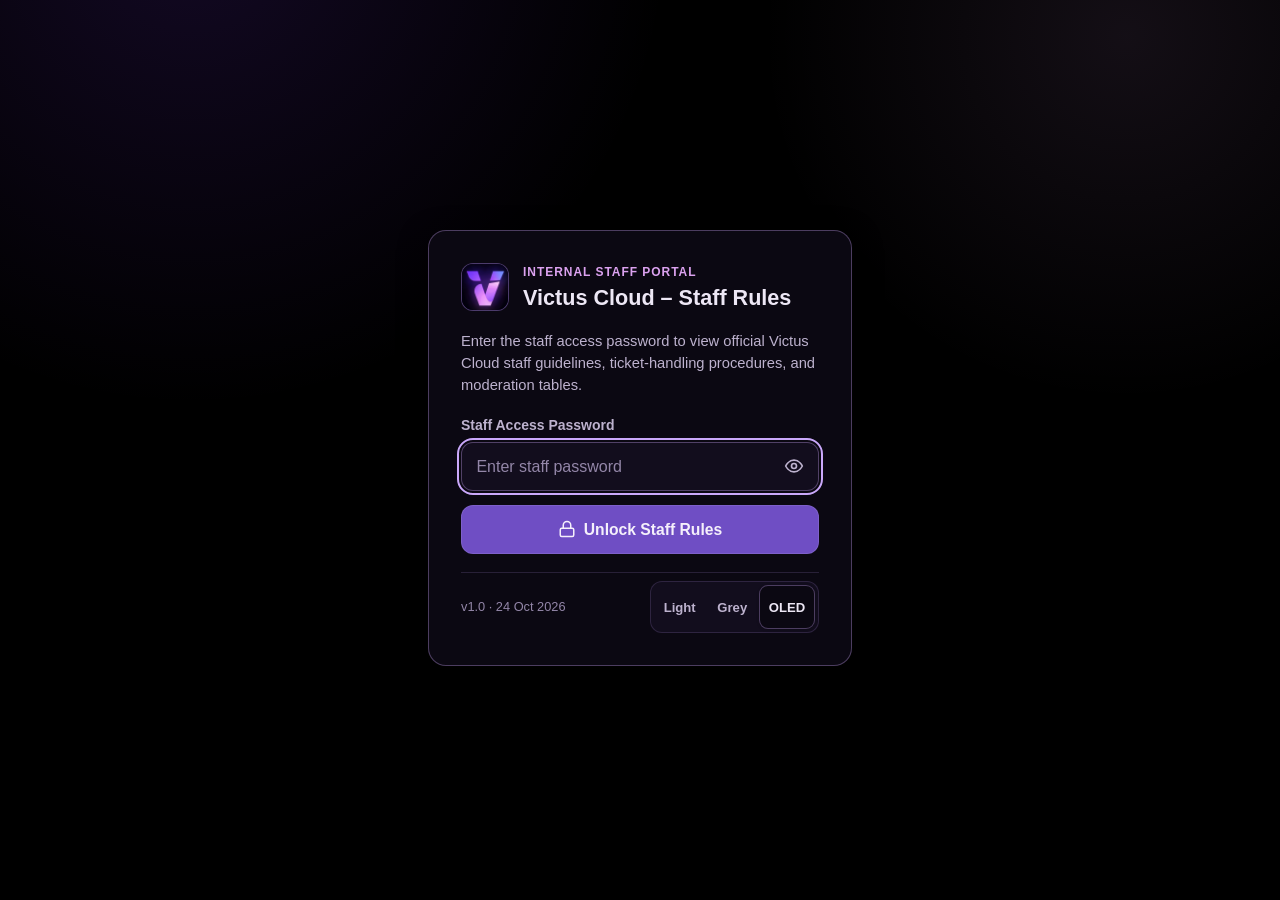
==== commit 842919d4: "Polish print/mobile styles, use 192px logo, correct rule count" ====
--- a/index.html
+++ b/index.html
@@ -2236,7 +2236,7 @@
             </svg>
           </button>
         </div>
-        <span id="search-count-badge" class="search-count-badge" aria-live="polite">55 rules</span>
+        <span id="search-count-badge" class="search-count-badge" aria-live="polite">58 rules</span>
       </div>
     </div>
 
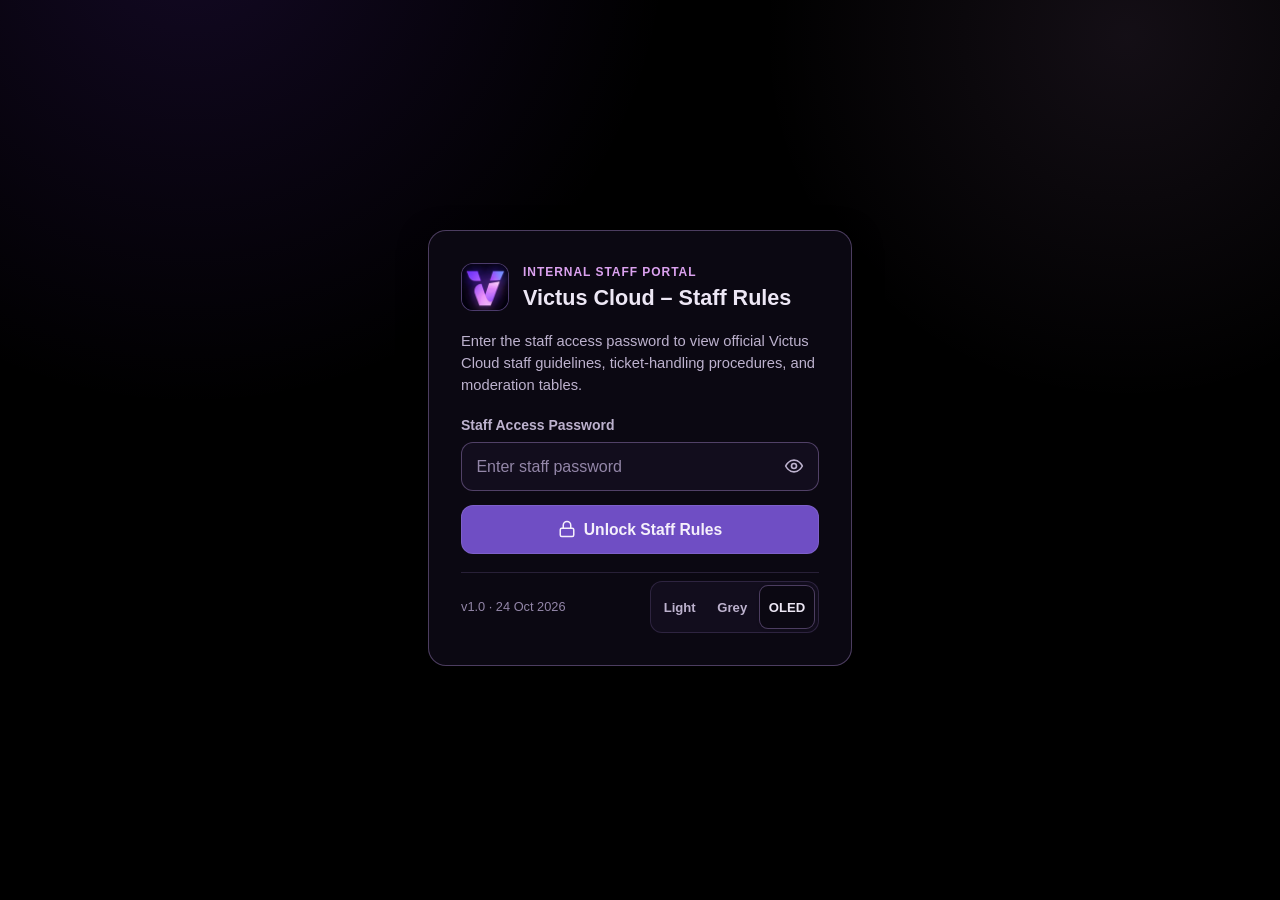
==== commit 54d77a8f: "Compact index.html for static deploy (single-line rules, no indentation, 96px logo)" ====
--- a/index.html
+++ b/index.html
@@ -1,3297 +1,2732 @@
 <!DOCTYPE html>
 <html lang="en" data-theme="oled">
 <head>
-  <meta charset="UTF-8">
-  <meta name="viewport" content="width=device-width, initial-scale=1, viewport-fit=cover">
-  <meta name="robots" content="noindex, nofollow">
-  <meta name="theme-color" content="#000000" id="meta-theme-color">
-  <title>Victus Cloud – Staff Rules</title>
-  <link rel="icon" type="image/png" href="assets/logo.png" id="favicon-link">
-  <link rel="apple-touch-icon" href="assets/logo.png">
-
-  <!-- =========================================================================
-       VICTUS CLOUD – STAFF RULES DATA (SINGLE EDITABLE OBJECT)
-       Edit rules, roles, punishments, changelog, metadata, or password below.
-       ========================================================================= -->
-  <script id="staff-rules-data">
-    const STAFF_RULES_DATA = {
-      meta: {
-        title: "Victus Cloud – Staff Rules",
-        brand: "Victus Cloud",
-        version: "v1.0",
-        lastUpdated: "24 Oct 2026",
-        password: "TestBictus",
-        logoPath: "assets/logo.png",
-        officialSiteUrl: "https://victuscloud.com",
-        officialSiteLabel: "victuscloud.com",
-        location: "Dubai, United Arab Emirates",
-        copyright: "© 2026 Victus Cloud. All rights reserved.",
-        footerLinks: [
-          { label: "Official Site (victuscloud.com)", url: "https://victuscloud.com" },
-          { label: "Victus Panel", url: "https://control.victuscloud.com" },
-          { label: "Support Centre", url: "https://support.victuscloud.com/" },
-          { label: "Documentation", url: "https://victuscloud.com/documentation" },
-          { label: "Service Status", url: "https://victuscloud.com/status" },
-          { label: "Discord", url: "https://discord.gg/wwHpnzYpXb" },
-          { label: "Privacy Policy", url: "https://victuscloud.com/privacy" },
-          { label: "Terms of Service", url: "https://victuscloud.com/tos" }
-        ]
-      },
-
-      agreement: {
-        title: "STAFF AGREEMENT",
-        text: "By becoming a staff member, you agree to follow these rules and understand that staff permissions are a responsibility, not a privilege to be abused. Breaking staff rules may result in a warning, demotion, suspension, or removal from the Staff Team."
-      },
-
-      roles: [
-        "All",
-        "Founder / CEO",
-        "Co-Founder / CTO",
-        "Director of Operations",
-        "Staff Manager",
-        "General Manager",
-        "Core Team",
-        "System Manager",
-        "Project Manager",
-        "Community Manager",
-        "Support Manager",
-        "Email Manager",
-        "Developer",
-        "Moderator",
-        "Customer Support",
-        "Technical Support",
-        "Trial Dev",
-        "Trial Staff",
-        "Staff"
-      ],
-
-      sections: [
-        {
-          number: 1,
-          title: "Professional Behavior",
-          rules: [
-            {
-              id: "1.1",
-              text: "Maintain professional behavior in every case.",
-              roles: ["All"]
-            },
-            {
-              id: "1.2",
-              text: "Be user-friendly. Help members in the language they're comfortable with, as quickly as possible.",
-              roles: ["All"]
-            },
-            {
-              id: "1.3",
-              text: "Don't joke around in tickets or anywhere seriousness is needed.",
-              roles: ["All"]
-            }
-          ]
-        },
-        {
-          number: 2,
-          title: "Staff Conduct",
-          rules: [
-            {
-              id: "2.1",
-              text: "Follow the rules yourself and make sure your crewmates follow them too.",
-              roles: ["All"]
-            },
-            {
-              id: "2.2",
-              text: "Don't abuse your power or show it off.",
-              roles: ["All"]
-            },
-            {
-              id: "2.3",
-              text: "Don't use commands or permissions for personal benefit.",
-              roles: ["All"]
-            },
-            {
-              id: "2.4",
-              text: "Don't punish members because of personal aggression in chats, DMs, etc.",
-              roles: ["All"]
-            },
-            {
-              id: "2.5",
-              text: "Don't misuse moderation bots or server features.",
-              roles: ["All"]
-            }
-          ]
-        },
-        {
-          number: 3,
-          title: "Moderation",
-          rules: [
-            {
-              id: "3.1",
-              text: "Always investigate a case before punishing.",
-              roles: ["All"]
-            },
-            {
-              id: "3.2",
-              text: "Keep punishments fair for everyone.",
-              roles: ["All"]
-            },
-            {
-              id: "3.3",
-              text: "Use warnings for inappropriate behavior. Staff Manager can warn staff. Staff, General Manager, and higher roles can warn members. Higher officials can warn everyone below them. Founder / CEO can only be warned by a Founder / CEO.",
-              roles: [
-                "Founder / CEO",
-                "Co-Founder / CTO",
-                "Director of Operations",
-                "Staff Manager",
-                "General Manager",
-                "Moderator",
-                "Staff"
-              ]
-            },
-            {
-              id: "3.4",
-              text: "Every punishment needs a proper, valid reason.",
-              roles: ["All"]
-            },
-            {
-              id: "3.5",
-              text: "Don't ban or kick unless it's an emergency or you have permission from higher officials.",
-              roles: ["All"]
-            },
-            {
-              id: "3.6",
-              text: "If you make a mistake, inform higher staff immediately so it can be fixed.",
-              roles: ["All"]
-            }
-          ]
-        },
-        {
-          number: 4,
-          title: "Evidence and Logs",
-          rules: [
-            {
-              id: "4.1",
-              text: "Keep proper proof for every moderation action, especially payment cases, until the Founder verifies it.",
-              roles: ["All"]
-            },
-            {
-              id: "4.2",
-              text: "Don't accept server screenshots as proof, since they can't be verified as real.",
-              roles: ["All"]
-            },
-            {
-              id: "4.3",
-              text: "Use the proper moderation channel for commands.",
-              roles: ["All"]
-            },
-            {
-              id: "4.4",
-              text: "Report suspicious activity to higher officials.",
-              roles: ["All"]
-            }
-          ]
-        },
-        {
-          number: 5,
-          title: "Staff Confidentiality",
-          rules: [
-            {
-              id: "5.1",
-              text: "Don't leak private staff discussions or hosting details to other hosts or users.",
-              roles: ["All"]
-            },
-            {
-              id: "5.2",
-              text: "Keep upcoming features hidden from users. Don't leak them.",
-              roles: ["All"]
-            },
-            {
-              id: "5.3",
-              text: "Don't share private ticket information with any user.",
-              roles: ["All"]
-            },
-            {
-              id: "5.4",
-              text: "Don't share any member's or staff's private life information in tickets or public chats.",
-              roles: ["All"]
-            }
-          ]
-        },
-        {
-          number: 6,
-          title: "Ticket and Member Support",
-          rules: [
-            {
-              id: "6.1",
-              text: "Respond to tickets politely, calmly, and kindly. Every customer is valued.",
-              roles: ["All"]
-            },
-            {
-              id: "6.2",
-              text: "Don't ignore members who need help. Ping higher staff once (or the Founder once), and keep the member calm until support arrives.",
-              roles: ["All"]
-            },
-            {
-              id: "6.3",
-              text: "Escalate complicated issues to higher officials if you can't handle them properly.",
-              roles: ["All"]
-            }
-          ]
-        },
-        {
-          number: 7,
-          title: "Fairness and Abuse of Power",
-          rules: [
-            {
-              id: "7.1",
-              text: "Never give friends special treatment, including in partnerships.",
-              roles: ["All"]
-            },
-            {
-              id: "7.2",
-              text: "Don't threaten members with your rank.",
-              roles: ["All"]
-            },
-            {
-              id: "7.3",
-              text: "Don't use staff permissions (muting, banning, etc.) to win an argument.",
-              roles: ["All"]
-            },
-            {
-              id: "7.4",
-              text: "Don't punish someone just because they personally criticized you.",
-              roles: ["All"]
-            },
-            {
-              id: "7.5",
-              text: "Base decisions on the server rules, not personal opinions.",
-              roles: ["All"]
-            }
-          ]
-        },
-        {
-          number: 8,
-          title: "Activity and Inactivity",
-          rules: [
-            {
-              id: "8.1",
-              text: "Stay reasonably active: minimum 3-4 hours a day.",
-              roles: ["All"]
-            },
-            {
-              id: "8.2",
-              text: "If you'll be inactive for a long period, inform the staff team in the appropriate channel. If you need to extend it, inform them again with a valid reason.",
-              roles: ["All"]
-            },
-            {
-              id: "8.3",
-              text: "Repeated unexplained inactivity may lead to demotion or removal from staff.",
-              roles: ["All"]
-            },
-            {
-              id: "8.4",
-              text: "Quality of moderation matters more than just being online. Keeping chats and VCs active counts more than \"I was online all day.\"",
-              roles: ["All"]
-            }
-          ]
-        },
-        {
-          number: 9,
-          title: "Staff Communication",
-          rules: [
-            {
-              id: "9.1",
-              text: "Keep staff decisions organized and respectful.",
-              roles: ["All"]
-            },
-            {
-              id: "9.2",
-              text: "Follow legitimate decisions from higher-ranking staff without questioning them unless asked, except to report misconduct or rule violations.",
-              roles: ["All"]
-            },
-            {
-              id: "9.3",
-              text: "Handle disagreements privately, within the group, and respectfully.",
-              roles: ["All"]
-            },
-            {
-              id: "9.4",
-              text: "Don't create unnecessary staff drama.",
-              roles: ["All"]
-            }
-          ]
-        },
-        {
-          number: 10,
-          title: "Promotion and Demotion",
-          rules: [
-            {
-              id: "10.1",
-              text: "Promotions are based on activity, maturity, reliability, and quality of work. Asking for a promotion won't help and may lead to immediate demotion.",
-              roles: ["All"]
-            },
-            {
-              id: "10.2",
-              text: "Staff can be demoted for inactivity, misconduct, or permission abuse, only by the Staff Manager or higher officials, and only with a valid reason.",
-              roles: [
-                "Founder / CEO",
-                "Co-Founder / CTO",
-                "Director of Operations",
-                "Staff Manager"
-              ]
-            },
-            {
-              id: "10.3",
-              text: "Serious violations may result in immediate removal from the staff team.",
-              roles: ["All"]
-            }
-          ]
-        },
-        {
-          number: 11,
-          title: "No Favouritism",
-          rules: [
-            {
-              id: "11.1",
-              text: "Treat everyone fairly, respectfully, and kindly: friends, donors, boosters, creators, and regular members alike.",
-              roles: ["All"]
-            },
-            {
-              id: "11.2",
-              text: "Rules apply equally to everyone unless an official exception exists (for example, the Founder).",
-              roles: ["All"]
-            }
-          ]
-        },
-        {
-          number: 12,
-          title: "Founder, CEO and CTO",
-          rules: [
-            {
-              id: "12.1",
-              text: "Founder / CEO and Co-Founder / CTO are whitelisted and can do anything, but are still expected to act with seriousness.",
-              roles: ["Founder / CEO", "Co-Founder / CTO"]
-            },
-            {
-              id: "12.2",
-              text: "All other roles must follow these rules.",
-              roles: [
-                "Director of Operations",
-                "Staff Manager",
-                "General Manager",
-                "Core Team",
-                "System Manager",
-                "Project Manager",
-                "Community Manager",
-                "Support Manager",
-                "Email Manager",
-                "Developer",
-                "Moderator",
-                "Customer Support",
-                "Technical Support",
-                "Trial Dev",
-                "Trial Staff",
-                "Staff"
-              ]
-            }
-          ]
-        },
-        {
-          number: 13,
-          title: "Ticket-Handling System",
-          rules: [
-            {
-              id: "13.1",
-              text: "One-hour rule: If a staff member can't answer within 60 minutes, any other staff may take over. While the new staff member is active, the original one stays silent until the new one is also inactive for 1 hour.",
-              roles: ["All"]
-            },
-            {
-              id: "13.2",
-              text: "\"I need backup\" signal: If you don't know the fix, type \"@staff anyone else can handle this?\". The first staff member to respond becomes the new owner. If the original staff member replies first, they keep the ticket. If this happens 3 times on the same ticket, they lose it.",
-              roles: ["All"]
-            },
-            {
-              id: "13.3",
-              text: "Chain of custody: Only one staff member speaks at a time. Ownership transfers automatically after 1 hour of inactivity or via the @staff ping.",
-              roles: ["All"]
-            },
-            {
-              id: "13.4",
-              text: "Customer clarity: Users should see one clear voice, with no cross-talk or duplicate answers. When ownership changes, the new staff member greets the customer and summarizes the issue so they aren't lost.",
-              roles: ["All"]
-            }
-          ]
-        },
-        {
-          number: 14,
-          title: "Server Permissions and Anti-Nuke",
-          rules: [
-            {
-              id: "14.1",
-              text: "Only staff with the \"Antinuke Whitelist\" role may create or delete roles and channels, or make other major server changes (categories, permissions, webhooks, bots, etc.).",
-              roles: ["All"]
-            },
-            {
-              id: "14.2",
-              text: "Without the role, don't attempt these actions. The anti-nuke system automatically bans anyone who deletes channels or roles without it.",
-              roles: ["All"]
-            },
-            {
-              id: "14.3",
-              text: "If you need a role or channel created or deleted, ask a whitelisted staff member or a higher official.",
-              roles: ["All"]
-            },
-            {
-              id: "14.4",
-              text: "Our bot automatically catches some cuss words and threats, but not all. Don't rely on it. Staff must still watch chats and act on violations.",
-              roles: ["All"]
-            },
-            {
-              id: "14.5",
-              text: "Don't try to bypass, disable, or test the anti-nuke or the bot's filters.",
-              roles: ["All"]
-            }
-          ]
-        },
-        {
-          number: 15,
-          title: "Impersonation",
-          rules: [
-            {
-              id: "15.1",
-              text: "Don't pretend to be another staff member, a higher official, the Founder, or Victus Cloud.",
-              roles: ["All"]
-            },
-            {
-              id: "15.2",
-              text: "Report anyone impersonating staff or Victus Cloud to higher officials, with proof.",
-              roles: ["All"]
-            },
-            {
-              id: "15.3",
-              text: "Staff caught impersonating may be removed from the team.",
-              roles: ["All"]
-            }
-          ]
-        },
-        {
-          number: 16,
-          title: "Final Rule",
-          rules: [
-            {
-              id: "16.1",
-              text: "Use common sense and treat everyone with kindness and seriousness, in line with your position and rank.",
-              roles: ["All"]
-            }
-          ]
-        }
-      ],
-
-      punishments: {
-        title: "PUNISHMENT TABLES",
-        members: {
-          heading: "Members (kicks and bans still need higher-official permission, except in emergencies):",
-          rows: [
-            { offense: "Spam, off-topic, caps", severity: "Low", action: "Warn, then 1h mute" },
-            { offense: "Disrespect, mild insults", severity: "Low", action: "Warn, then 24h mute" },
-            { offense: "Ticket abuse, trolling", severity: "Medium", action: "Warn, then 24h mute" },
-            { offense: "Unauthorized advertising", severity: "Medium", action: "Delete + warn, then 24h mute" },
-            { offense: "Harassment, hate, threats", severity: "High", action: "7d mute or ban" },
-            { offense: "Scam or malicious links", severity: "Critical", action: "Immediate ban" },
-            { offense: "Fake payment proof", severity: "Critical", action: "Ban (Founder verifies)" },
-            { offense: "Leaking private info", severity: "Critical", action: "Ban" },
-            { offense: "Ban evasion, alt accounts", severity: "Critical", action: "Ban" }
-          ]
-        },
-        staff: {
-          heading: "Staff:",
-          rows: [
-            { offense: "Unprofessional tone, minor slip", severity: "Low", action: "Warning" },
-            { offense: "Unexplained inactivity", severity: "Medium", action: "Warning, then demotion" },
-            { offense: "Favouritism, threats, rank abuse", severity: "High", action: "Demotion" },
-            { offense: "Permission or bot misuse", severity: "High", action: "Suspension or demotion" },
-            { offense: "Impersonation", severity: "High", action: "Removal" },
-            { offense: "Leaking confidential info", severity: "Critical", action: "Suspension or removal" },
-            { offense: "Role/channel changes without the Antinuke Whitelist role", severity: "Critical", action: "Automatic ban by anti-nuke, then reviewed by Founder / CEO" },
-            { offense: "Fraud", severity: "Critical", action: "Immediate removal" }
-          ]
-        }
-      },
-
-      changelog: [
-        {
-          version: "v1.0",
-          date: "24 Oct 2026",
-          summary: "Initial release of the staff rules, including the new ticket-handling system and anti-nuke rules."
-        }
-      ]
-    };
-  </script>
-
-  <script>
-    (function () {
-      try {
-        var saved = localStorage.getItem("victus_staff_theme");
-        var theme = (saved === "light" || saved === "grey" || saved === "oled") ? saved : "oled";
-        document.documentElement.setAttribute("data-theme", theme);
-        var metaColor = document.getElementById("meta-theme-color");
-        if (metaColor) {
-          metaColor.setAttribute("content", theme === "light" ? "#f5f1fa" : theme === "grey" ? "#1b1823" : "#000000");
-        }
-      } catch (e) {}
-    })();
-  </script>
-
-  <style>
-    /* =========================================================================
-       THEME TOKENS — Muted plum tones, warm off-white text, no harsh white/neon
-       ========================================================================= */
-    :root,
-    html[data-theme="oled"] {
-      --bg: #000000;
-      --bg-glow: radial-gradient(46rem circle at 15% -8%, rgba(134, 63, 253, 0.14), transparent 65%),
-                 radial-gradient(38rem circle at 88% 4%, rgba(220, 160, 240, 0.09), transparent 60%);
-      --surface-1: #0b0812;
-      --surface-2: #120d1d;
-      --surface-3: #1a1329;
-      --surface-sticky: rgba(7, 5, 12, 0.92);
-      --border: rgba(182, 148, 236, 0.17);
-      --border-strong: rgba(202, 164, 246, 0.34);
-      --text: #ede7f5;
-      --text-secondary: #bdb2ce;
-      --text-muted: #9386a8;
-      --accent: #a888f5;
-      --accent-lilac: #dca2f0;
-      --accent-tint: rgba(168, 136, 245, 0.14);
-      --accent-tint-strong: rgba(168, 136, 245, 0.24);
-      --btn-primary-bg: #6f4ec4;
-      --btn-primary-hover: #7d5cd2;
-      --btn-primary-text: #f5f0fb;
-      --focus-ring: #caa8fa;
-      --mark-bg: rgba(220, 162, 240, 0.26);
-      --mark-text: #f7effc;
-      --sev-low-bg: rgba(132, 168, 214, 0.14);
-      --sev-low-text: #bfd6f2;
-      --sev-low-border: rgba(132, 168, 214, 0.3);
-      --sev-med-bg: rgba(214, 170, 102, 0.15);
-      --sev-med-text: #ecd0a1;
-      --sev-med-border: rgba(214, 170, 102, 0.32);
-      --sev-high-bg: rgba(219, 130, 112, 0.16);
-      --sev-high-text: #f0b9ad;
-      --sev-high-border: rgba(219, 130, 112, 0.34);
-      --sev-crit-bg: rgba(212, 98, 136, 0.18);
-      --sev-crit-text: #f3b3c8;
-      --sev-crit-border: rgba(212, 98, 136, 0.38);
-      --danger-text: #f0a8be;
-      --danger-bg: rgba(212, 98, 136, 0.14);
-      --shadow-elevated: 0 0.5rem 1.75rem rgba(0, 0, 0, 0.65);
-      color-scheme: dark;
-    }
-
-    html[data-theme="grey"] {
-      --bg: #1b1823;
-      --bg-glow: radial-gradient(46rem circle at 15% -8%, rgba(145, 110, 252, 0.13), transparent 65%),
-                 radial-gradient(38rem circle at 88% 4%, rgba(224, 166, 242, 0.09), transparent 60%);
-      --surface-1: #231f2d;
-      --surface-2: #2b2637;
-      --surface-3: #342e43;
-      --surface-sticky: rgba(27, 24, 35, 0.93);
-      --border: rgba(196, 168, 238, 0.17);
-      --border-strong: rgba(210, 180, 248, 0.34);
-      --text: #eee9f6;
-      --text-secondary: #c4bad4;
-      --text-muted: #9f93b3;
-      --accent: #b396f8;
-      --accent-lilac: #e1acf3;
-      --accent-tint: rgba(179, 150, 248, 0.15);
-      --accent-tint-strong: rgba(179, 150, 248, 0.25);
-      --btn-primary-bg: #7554ca;
-      --btn-primary-hover: #8363d7;
-      --btn-primary-text: #f6f2fc;
-      --focus-ring: #d0b4fb;
-      --mark-bg: rgba(225, 172, 243, 0.27);
-      --mark-text: #f8f1fc;
-      --sev-low-bg: rgba(136, 172, 218, 0.16);
-      --sev-low-text: #c6dcf6;
-      --sev-low-border: rgba(136, 172, 218, 0.32);
-      --sev-med-bg: rgba(218, 174, 106, 0.17);
-      --sev-med-text: #f0d5a8;
-      --sev-med-border: rgba(218, 174, 106, 0.34);
-      --sev-high-bg: rgba(222, 134, 116, 0.18);
-      --sev-high-text: #f3c0b5;
-      --sev-high-border: rgba(222, 134, 116, 0.36);
-      --sev-crit-bg: rgba(216, 104, 142, 0.2);
-      --sev-crit-text: #f5bacd;
-      --sev-crit-border: rgba(216, 104, 142, 0.4);
-      --danger-text: #f3b1c5;
-      --danger-bg: rgba(216, 104, 142, 0.16);
-      --shadow-elevated: 0 0.5rem 1.75rem rgba(9, 7, 14, 0.42);
-      color-scheme: dark;
-    }
-
-    html[data-theme="light"] {
-      --bg: #f5f1fa;
-      --bg-glow: radial-gradient(46rem circle at 15% -8%, rgba(134, 63, 253, 0.07), transparent 65%),
-                 radial-gradient(38rem circle at 88% 4%, rgba(192, 111, 250, 0.07), transparent 60%);
-      --surface-1: #fbf9fe;
-      --surface-2: #efeaf7;
-      --surface-3: #e5ddf1;
-      --surface-sticky: rgba(245, 241, 250, 0.94);
-      --border: rgba(92, 58, 144, 0.16);
-      --border-strong: rgba(104, 66, 166, 0.32);
-      --text: #231b2e;
-      --text-secondary: #514366;
-      --text-muted: #6c5d83;
-      --accent: #633fb8;
-      --accent-lilac: #8843a3;
-      --accent-tint: rgba(99, 63, 184, 0.1);
-      --accent-tint-strong: rgba(99, 63, 184, 0.18);
-      --btn-primary-bg: #633fb8;
-      --btn-primary-hover: #5533a3;
-      --btn-primary-text: #faf7fe;
-      --focus-ring: #633fb8;
-      --mark-bg: rgba(164, 108, 224, 0.24);
-      --mark-text: #1c1326;
-      --sev-low-bg: rgba(58, 102, 158, 0.11);
-      --sev-low-text: #284b78;
-      --sev-low-border: rgba(58, 102, 158, 0.28);
-      --sev-med-bg: rgba(166, 110, 24, 0.12);
-      --sev-med-text: #6e4508;
-      --sev-med-border: rgba(166, 110, 24, 0.3);
-      --sev-high-bg: rgba(176, 74, 52, 0.12);
-      --sev-high-text: #7d2c1b;
-      --sev-high-border: rgba(176, 74, 52, 0.3);
-      --sev-crit-bg: rgba(168, 42, 84, 0.12);
-      --sev-crit-text: #7d193b;
-      --sev-crit-border: rgba(168, 42, 84, 0.32);
-      --danger-text: #8a1c41;
-      --danger-bg: rgba(168, 42, 84, 0.1);
-      --shadow-elevated: 0 0.5rem 1.5rem rgba(44, 26, 74, 0.08);
-      color-scheme: light;
-    }
-
-    /* =========================================================================
-       RESET & BASE FLUID MOBILE-FIRST TYPOGRAPHY
-       ========================================================================= */
-    *,
-    *::before,
-    *::after {
-      box-sizing: border-box;
-    }
-
-    html {
-      font-size: 100%;
-      -webkit-text-size-adjust: 100%;
-      text-size-adjust: 100%;
-      scroll-behavior: smooth;
-      scroll-padding-top: 5.5rem;
-      overflow-x: clip;
-    }
-
-    @media (prefers-reduced-motion: reduce) {
-      html {
-        scroll-behavior: auto;
-      }
-      *,
-      *::before,
-      *::after {
-        animation-duration: 0.01ms !important;
-        animation-iteration-count: 1 !important;
-        transition-duration: 0.01ms !important;
-        scroll-behavior: auto !important;
-      }
-    }
-
-    body {
-      margin: 0;
-      min-height: 100svh;
-      min-height: 100dvh;
-      background-color: var(--bg);
-      background-image: var(--bg-glow);
-      background-attachment: scroll;
-      color: var(--text);
-      font-family: -apple-system, BlinkMacSystemFont, "Inter", "Segoe UI", Roboto, Oxygen, Ubuntu, Cantarell, sans-serif;
-      font-size: clamp(0.95rem, 0.92rem + 0.2vw, 1.05rem);
-      line-height: 1.6;
-      overflow-x: clip;
-      word-wrap: break-word;
-      overflow-wrap: break-word;
-      --gutter: clamp(0.875rem, 3.5vw, 2rem);
-      --max-content: 68.75rem; /* 1100px */
-    }
-
-    img,
-    svg {
-      display: block;
-      max-width: 100%;
-    }
-
-    button,
-    input {
-      font: inherit;
-      color: inherit;
-    }
-
-    :focus-visible {
-      outline: 2.5px solid var(--focus-ring);
-      outline-offset: 2px;
-    }
-
-    [hidden] {
-      display: none !important;
-    }
-
-    .sr-only {
-      position: absolute;
-      width: 1px;
-      height: 1px;
-      padding: 0;
-      margin: -1px;
-      overflow: hidden;
-      clip: rect(0, 0, 0, 0);
-      white-space: nowrap;
-      border: 0;
-    }
-
-    .skip-link {
-      position: absolute;
-      left: -999rem;
-      top: 0.5rem;
-      z-index: 200;
-      min-height: 2.75rem;
-      padding: 0.625rem 1rem;
-      border-radius: 0.625rem;
-      background: var(--btn-primary-bg);
-      color: var(--btn-primary-text);
-      font-weight: 600;
-      text-decoration: none;
-    }
-
-    .skip-link:focus {
-      left: max(var(--gutter), env(safe-area-inset-left));
-    }
-
-    .shell {
-      width: 100%;
-      max-width: var(--max-content);
-      margin-inline: auto;
-      padding-left: max(var(--gutter), env(safe-area-inset-left));
-      padding-right: max(var(--gutter), env(safe-area-inset-right));
-    }
-
-    /* =========================================================================
-       THEME SWITCHER COMPONENT (SHARED ON GATE & HEADER)
-       ========================================================================= */
-    .theme-switcher {
-      display: inline-flex;
-      align-items: center;
-      padding: 0.1875rem;
-      border-radius: 0.75rem;
-      background: var(--surface-2);
-      border: 1px solid var(--border);
-      gap: 0.125rem;
-      max-width: 100%;
-    }
-
-    .theme-btn {
-      appearance: none;
-      border: 1px solid transparent;
-      background: transparent;
-      color: var(--text-secondary);
-      min-height: 2.75rem;
-      min-width: 2.75rem;
-      padding: 0.375rem 0.55rem;
-      border-radius: 0.5625rem;
-      font-size: 0.82rem;
-      font-weight: 600;
-      cursor: pointer;
-      display: inline-flex;
-      align-items: center;
-      justify-content: center;
-      gap: 0.25rem;
-      transition: background-color 0.16s ease, color 0.16s ease, border-color 0.16s ease;
-      white-space: nowrap;
-    }
-
-    .theme-btn:hover {
-      color: var(--text);
-      background: var(--accent-tint);
-    }
-
-    .theme-btn[aria-pressed="true"] {
-      background: var(--surface-1);
-      color: var(--text);
-      border-color: var(--border-strong);
-      box-shadow: 0 1px 3px rgba(0, 0, 0, 0.2);
-    }
-
-    /* =========================================================================
-       PASSWORD GATE (CLIENT-SIDE LIGHT PROTECTION, DVH/SVH + SAFE AREAS)
-       ========================================================================= */
-    .password-gate {
-      min-height: 100svh;
-      min-height: 100dvh;
-      width: 100%;
-      display: flex;
-      flex-direction: column;
-      justify-content: center;
-      align-items: center;
-      padding-top: max(1.25rem, env(safe-area-inset-top));
-      padding-bottom: max(1.5rem, env(safe-area-inset-bottom));
-      padding-left: max(var(--gutter), env(safe-area-inset-left));
-      padding-right: max(var(--gutter), env(safe-area-inset-right));
-    }
-
-    .gate-card {
-      width: 100%;
-      max-width: 26.5rem;
-      background: var(--surface-1);
-      border: 1px solid var(--border-strong);
-      border-radius: 1.125rem;
-      padding: clamp(1.25rem, 4vw, 2rem);
-      box-shadow: var(--shadow-elevated);
-      display: flex;
-      flex-direction: column;
-      gap: 1.125rem;
-    }
-
-    .gate-brand {
-      display: flex;
-      align-items: center;
-      gap: 0.875rem;
-    }
-
-    .gate-logo {
-      width: 3rem;
-      height: 3rem;
-      border-radius: 0.75rem;
-      object-fit: cover;
-      flex-shrink: 0;
-      border: 1px solid var(--border-strong);
-      background: #0b0425;
-    }
-
-    .gate-eyebrow {
-      font-size: 0.75rem;
-      font-weight: 700;
-      letter-spacing: 0.08em;
-      text-transform: uppercase;
-      color: var(--accent-lilac);
-      margin: 0 0 0.15rem;
-    }
-
-    .gate-title {
-      font-size: clamp(1.15rem, 1.05rem + 0.5vw, 1.35rem);
-      font-weight: 750;
-      line-height: 1.25;
-      margin: 0;
-      color: var(--text);
-    }
-
-    .gate-desc {
-      margin: 0;
-      font-size: 0.92rem;
-      color: var(--text-secondary);
-      line-height: 1.5;
-    }
-
-    .gate-hash-notice {
-      padding: 0.55rem 0.75rem;
-      border-radius: 0.625rem;
-      background: var(--accent-tint);
-      border: 1px solid var(--border);
-      color: var(--accent-lilac);
-      font-size: 0.85rem;
-      font-weight: 500;
-    }
-
-    .gate-form {
-      display: flex;
-      flex-direction: column;
-      gap: 0.875rem;
-    }
-
-    .gate-label {
-      font-size: 0.875rem;
-      font-weight: 600;
-      color: var(--text-secondary);
-      display: block;
-      margin-bottom: 0.375rem;
-    }
-
-    .password-input-wrap {
-      position: relative;
-      display: flex;
-      align-items: center;
-    }
-
-    .password-input {
-      width: 100%;
-      min-height: 2.95rem;
-      padding: 0.65rem 3.25rem 0.65rem 0.9rem;
-      border-radius: 0.75rem;
-      border: 1px solid var(--border-strong);
-      background: var(--surface-2);
-      color: var(--text);
-      font-size: 1rem; /* >=16px prevents iOS/Android input zoom */
-      transition: border-color 0.16s ease;
-    }
-
-    .password-input::placeholder {
-      color: var(--text-muted);
-    }
-
-    .password-toggle-btn {
-      position: absolute;
-      right: 0.2rem;
-      width: 2.75rem;
-      height: 2.75rem;
-      border: 0;
-      border-radius: 0.625rem;
-      background: transparent;
-      color: var(--text-secondary);
-      cursor: pointer;
-      display: inline-flex;
-      align-items: center;
-      justify-content: center;
-    }
-
-    .password-toggle-btn:hover {
-      color: var(--text);
-      background: var(--accent-tint);
-    }
-
-    .gate-error {
-      margin: 0;
-      padding: 0.625rem 0.8rem;
-      border-radius: 0.625rem;
-      background: var(--danger-bg);
-      border: 1px solid var(--sev-crit-border);
-      color: var(--danger-text);
-      font-size: 0.88rem;
-      font-weight: 500;
-    }
-
-    .primary-btn {
-      appearance: none;
-      width: 100%;
-      min-height: 2.95rem;
-      padding: 0.7rem 1.1rem;
-      border-radius: 0.75rem;
-      border: 1px solid rgba(255, 255, 255, 0.1);
-      background: var(--btn-primary-bg);
-      color: var(--btn-primary-text);
-      font-size: 0.98rem;
-      font-weight: 650;
-      cursor: pointer;
-      display: inline-flex;
-      align-items: center;
-      justify-content: center;
-      gap: 0.5rem;
-      transition: background-color 0.16s ease;
-    }
-
-    .primary-btn:hover {
-      background: var(--btn-primary-hover);
-    }
-
-    .gate-footer-bar {
-      display: flex;
-      flex-wrap: wrap;
-      align-items: center;
-      justify-content: space-between;
-      gap: 0.75rem;
-      padding-top: 0.5rem;
-      border-top: 1px solid var(--border);
-    }
-
-    .gate-meta {
-      font-size: 0.8rem;
-      color: var(--text-muted);
-    }
-
-    /* =========================================================================
-       SITE HEADER (NORMAL FLOW SO IT NEVER COVERS CONTENT ON SMALL SCREENS)
-       ========================================================================= */
-    .app-shell {
-      display: flex;
-      flex-direction: column;
-      min-height: 100svh;
-      min-height: 100dvh;
-    }
-
-    .site-header {
-      padding-top: max(0.875rem, env(safe-area-inset-top));
-      padding-bottom: 0.875rem;
-      border-bottom: 1px solid var(--border);
-      background: var(--surface-1);
-    }
-
-    .header-inner {
-      display: flex;
-      flex-direction: column;
-      gap: 0.875rem;
-    }
-
-    .header-brand-row {
-      display: flex;
-      align-items: center;
-      justify-content: space-between;
-      gap: 0.75rem;
-      min-width: 0;
-    }
-
-    .brand-identity {
-      display: flex;
-      align-items: center;
-      gap: 0.75rem;
-      min-width: 0;
-    }
-
-    .header-logo {
-      width: 2.625rem;
-      height: 2.625rem;
-      border-radius: 0.65rem;
-      object-fit: cover;
-      flex-shrink: 0;
-      border: 1px solid var(--border-strong);
-      background: #0b0425;
-    }
-
-    .brand-titles {
-      min-width: 0;
-    }
-
-    .site-title {
-      margin: 0;
-      font-size: clamp(1.08rem, 0.98rem + 0.65vw, 1.45rem);
-      font-weight: 760;
-      line-height: 1.25;
-      letter-spacing: -0.015em;
-      color: var(--text);
-    }
-
-    .site-subtitle {
-      margin: 0.15rem 0 0;
-      font-size: 0.8rem;
-      color: var(--text-muted);
-      display: flex;
-      flex-wrap: wrap;
-      align-items: center;
-      gap: 0.4rem;
-    }
-
-    .version-pill {
-      display: inline-flex;
-      align-items: center;
-      padding: 0.1rem 0.5rem;
-      border-radius: 999px;
-      background: var(--accent-tint);
-      border: 1px solid var(--border);
-      color: var(--accent-lilac);
-      font-size: 0.75rem;
-      font-weight: 650;
-    }
-
-    .header-controls {
-      display: flex;
-      flex-wrap: wrap;
-      align-items: center;
-      gap: 0.425rem;
-    }
-
-    .action-btn {
-      appearance: none;
-      min-height: 2.75rem;
-      min-width: 2.75rem;
-      padding: 0.45rem 0.72rem;
-      border-radius: 0.75rem;
-      border: 1px solid var(--border);
-      background: var(--surface-2);
-      color: var(--text);
-      font-size: 0.83rem;
-      font-weight: 600;
-      cursor: pointer;
-      display: inline-flex;
-      align-items: center;
-      justify-content: center;
-      gap: 0.375rem;
-      transition: background-color 0.16s ease, border-color 0.16s ease;
-      white-space: nowrap;
-    }
-
-    .action-btn:hover {
-      background: var(--accent-tint);
-      border-color: var(--border-strong);
-    }
-
-    @media (min-width: 52rem) {
-      .header-inner {
-        flex-direction: row;
-        align-items: center;
-        justify-content: space-between;
-      }
-    }
-
-    /* =========================================================================
-       MAIN CONTENT & STAFF AGREEMENT BANNER
-       ========================================================================= */
-    .main-content {
-      flex: 1;
-      padding-bottom: 3rem;
-    }
-
-    .agreement-section {
-      padding-top: clamp(1rem, 2.5vw, 1.5rem);
-      padding-bottom: 0.5rem;
-    }
-
-    .agreement-card {
-      background: linear-gradient(145deg, var(--surface-1), var(--surface-2));
-      border: 1px solid var(--border-strong);
-      border-left: 4px solid var(--accent);
-      border-radius: 0.95rem;
-      padding: clamp(1rem, 2.5vw, 1.375rem);
-      box-shadow: var(--shadow-elevated);
-    }
-
-    .agreement-heading {
-      margin: 0 0 0.45rem;
-      font-size: 0.8rem;
-      font-weight: 760;
-      letter-spacing: 0.09em;
-      text-transform: uppercase;
-      color: var(--accent-lilac);
-      display: flex;
-      align-items: center;
-      gap: 0.45rem;
-    }
-
-    .agreement-text {
-      margin: 0;
-      font-size: clamp(0.94rem, 0.91rem + 0.18vw, 1.03rem);
-      color: var(--text);
-      line-height: 1.62;
-    }
-
-    /* =========================================================================
-       STICKY SEARCH BAR (COMPACT, SAFE-AREA AWARE, KEYBOARD FRIENDLY)
-       ========================================================================= */
-    .sticky-search-bar {
-      position: sticky;
-      top: 0;
-      z-index: 40;
-      padding-top: max(0.5rem, env(safe-area-inset-top));
-      padding-bottom: 0.5rem;
-      background: var(--surface-sticky);
-      backdrop-filter: blur(12px);
-      -webkit-backdrop-filter: blur(12px);
-      border-bottom: 1px solid var(--border);
-    }
-
-    /* Prevent sticky bar from crowding ultra-short landscape or split viewports when not actively typing */
-    @media (max-height: 27rem) {
-      .sticky-search-bar:not(:focus-within) {
-        position: static;
-      }
-    }
-
-    html[data-keyboard-open="true"] .sticky-search-bar {
-      padding-top: 0.35rem;
-      padding-bottom: 0.35rem;
-    }
-
-    .search-row {
-      display: flex;
-      align-items: center;
-      gap: 0.5rem;
-      min-width: 0;
-    }
-
-    .search-field-wrap {
-      position: relative;
-      flex: 1;
-      min-width: 0;
-      display: flex;
-      align-items: center;
-    }
-
-    .search-icon {
-      position: absolute;
-      left: 0.85rem;
-      width: 1.125rem;
-      height: 1.125rem;
-      color: var(--text-muted);
-      pointer-events: none;
-    }
-
-    .search-input {
-      width: 100%;
-      min-height: 2.85rem;
-      padding: 0.55rem 2.9rem 0.55rem 2.55rem;
-      border-radius: 0.75rem;
-      border: 1px solid var(--border-strong);
-      background: var(--surface-1);
-      color: var(--text);
-      font-size: 1rem; /* >=16px prevents mobile browser zoom on focus */
-      appearance: none;
-    }
-
-    .search-input::-webkit-search-cancel-button {
-      -webkit-appearance: none;
-      appearance: none;
-    }
-
-    .search-input::placeholder {
-      color: var(--text-muted);
-    }
-
-    .search-clear-btn {
-      position: absolute;
-      right: 0.125rem;
-      width: 2.75rem;
-      height: 2.75rem;
-      border: 0;
-      border-radius: 0.65rem;
-      background: transparent;
-      color: var(--text-secondary);
-      cursor: pointer;
-      display: inline-flex;
-      align-items: center;
-      justify-content: center;
-    }
-
-    .search-clear-btn:hover {
-      color: var(--text);
-      background: var(--accent-tint);
-    }
-
-    .search-count-badge {
-      flex-shrink: 0;
-      font-size: 0.78rem;
-      font-weight: 650;
-      color: var(--text-secondary);
-      background: var(--surface-2);
-      border: 1px solid var(--border);
-      border-radius: 0.65rem;
-      padding: 0.4rem 0.65rem;
-      white-space: nowrap;
-    }
-
-    @media (max-width: 24rem) {
-      .search-count-badge {
-        display: none;
-      }
-    }
-
-    /* =========================================================================
-       ROLE FILTER CHIPS (HORIZONTALLY SCROLLABLE ROW) & ACCORDION CONTROLS
-       ========================================================================= */
-    .controls-panel {
-      padding-top: 0.875rem;
-      padding-bottom: 0.5rem;
-      display: flex;
-      flex-direction: column;
-      gap: 0.75rem;
-    }
-
-    .roles-bar-header {
-      display: flex;
-      flex-wrap: wrap;
-      align-items: center;
-      justify-content: space-between;
-      gap: 0.5rem;
-    }
-
-    .roles-label {
-      font-size: 0.8rem;
-      font-weight: 700;
-      letter-spacing: 0.05em;
-      text-transform: uppercase;
-      color: var(--text-muted);
-    }
-
-    .expand-controls {
-      display: flex;
-      flex-wrap: wrap;
-      align-items: center;
-      gap: 0.5rem;
-    }
-
-    .roles-scroll-container {
-      width: 100%;
-      max-width: 100%;
-      overflow-x: auto;
-      overflow-y: hidden;
-      -webkit-overflow-scrolling: touch;
-      overscroll-behavior-x: contain;
-      scrollbar-width: thin;
-      scrollbar-color: var(--border-strong) transparent;
-      padding-bottom: 0.35rem;
-    }
-
-    .roles-scroll-track {
-      display: flex;
-      align-items: center;
-      gap: 0.5rem;
-      width: max-content;
-    }
-
-    .role-chip {
-      appearance: none;
-      min-height: 2.75rem;
-      min-width: 2.75rem;
-      padding: 0.5rem 0.95rem;
-      border-radius: 999px;
-      border: 1px solid var(--border);
-      background: var(--surface-1);
-      color: var(--text-secondary);
-      font-size: 0.86rem;
-      font-weight: 600;
-      cursor: pointer;
-      white-space: nowrap;
-      display: inline-flex;
-      align-items: center;
-      justify-content: center;
-      gap: 0.375rem;
-      transition: background-color 0.15s ease, color 0.15s ease, border-color 0.15s ease;
-    }
-
-    .role-chip:hover {
-      color: var(--text);
-      border-color: var(--border-strong);
-      background: var(--surface-2);
-    }
-
-    .role-chip[aria-pressed="true"] {
-      background: var(--btn-primary-bg);
-      color: var(--btn-primary-text);
-      border-color: var(--accent-lilac);
-    }
-
-    .filter-status-bar {
-      display: flex;
-      flex-wrap: wrap;
-      align-items: center;
-      justify-content: space-between;
-      gap: 0.5rem;
-      padding: 0.5rem 0.85rem;
-      border-radius: 0.75rem;
-      background: var(--surface-1);
-      border: 1px solid var(--border);
-      font-size: 0.86rem;
-      color: var(--text-secondary);
-    }
-
-    .filter-status-actions {
-      display: flex;
-      flex-wrap: wrap;
-      align-items: center;
-      gap: 0.5rem;
-    }
-
-    .chip-toggle-small {
-      appearance: none;
-      min-height: 2.75rem;
-      min-width: 2.75rem;
-      padding: 0.4rem 0.8rem;
-      border-radius: 0.625rem;
-      border: 1px solid var(--border-strong);
-      background: var(--surface-2);
-      color: var(--text);
-      font-size: 0.82rem;
-      font-weight: 600;
-      cursor: pointer;
-      display: inline-flex;
-      align-items: center;
-      gap: 0.35rem;
-    }
-
-    .chip-toggle-small[aria-pressed="true"] {
-      background: var(--accent-tint-strong);
-      border-color: var(--accent-lilac);
-      color: var(--text);
-    }
-
-    /* =========================================================================
-       ACCORDION SECTIONS & NUMBERED RULES
-       ========================================================================= */
-    .sections-stack {
-      display: flex;
-      flex-direction: column;
-      gap: 0.875rem;
-      padding-top: 0.5rem;
-    }
-
-    .accordion-section {
-      background: var(--surface-1);
-      border: 1px solid var(--border);
-      border-radius: 0.95rem;
-      overflow: hidden;
-      scroll-margin-top: 5.5rem;
-      transition: border-color 0.16s ease;
-    }
-
-    .accordion-section:hover {
-      border-color: var(--border-strong);
-    }
-
-    .accordion-trigger {
-      appearance: none;
-      width: 100%;
-      min-height: 3.375rem;
-      padding: 0.85rem clamp(0.9rem, 2.5vw, 1.25rem);
-      border: 0;
-      background: transparent;
-      color: var(--text);
-      cursor: pointer;
-      display: flex;
-      align-items: center;
-      justify-content: space-between;
-      gap: 0.75rem;
-      text-align: left;
-    }
-
-    .accordion-trigger:hover {
-      background: var(--accent-tint);
-    }
-
-    .accordion-title-group {
-      display: flex;
-      align-items: center;
-      gap: 0.7rem;
-      min-width: 0;
-    }
-
-    .section-num-badge {
-      flex-shrink: 0;
-      min-width: 2rem;
-      height: 2rem;
-      padding: 0 0.45rem;
-      border-radius: 0.55rem;
-      background: var(--accent-tint);
-      border: 1px solid var(--border-strong);
-      color: var(--accent-lilac);
-      font-size: 0.84rem;
-      font-weight: 750;
-      display: inline-flex;
-      align-items: center;
-      justify-content: center;
-    }
-
-    .accordion-heading-text {
-      font-size: clamp(1rem, 0.95rem + 0.3vw, 1.14rem);
-      font-weight: 720;
-      line-height: 1.3;
-      color: var(--text);
-      min-width: 0;
-    }
-
-    .accordion-meta-right {
-      display: flex;
-      align-items: center;
-      gap: 0.55rem;
-      flex-shrink: 0;
-    }
-
-    .rule-count-pill {
-      font-size: 0.76rem;
-      font-weight: 650;
-      color: var(--text-muted);
-      background: var(--surface-2);
-      border: 1px solid var(--border);
-      padding: 0.15rem 0.55rem;
-      border-radius: 999px;
-    }
-
-    .chevron-icon {
-      width: 1.2rem;
-      height: 1.2rem;
-      color: var(--accent);
-      transition: transform 0.2s ease;
-      flex-shrink: 0;
-    }
-
-    .accordion-trigger[aria-expanded="true"] .chevron-icon {
-      transform: rotate(180deg);
-    }
-
-    .accordion-panel {
-      border-top: 1px solid var(--border);
-      padding: clamp(0.75rem, 2vw, 1.125rem);
-    }
-
-    .rules-list {
-      list-style: none;
-      margin: 0;
-      padding: 0;
-      display: flex;
-      flex-direction: column;
-      gap: 0.625rem;
-    }
-
-    .rule-card {
-      background: var(--surface-2);
-      border: 1px solid var(--border);
-      border-radius: 0.75rem;
-      padding: 0.75rem 0.85rem;
-      display: flex;
-      align-items: flex-start;
-      justify-content: space-between;
-      gap: 0.65rem;
-      scroll-margin-top: 5.75rem;
-      transition: border-color 0.2s ease, background-color 0.2s ease;
-    }
-
-    .rule-card.is-targeted {
-      border-color: var(--accent-lilac);
-      background: var(--surface-3);
-      box-shadow: 0 0 0 2px var(--accent-tint-strong);
-    }
-
-    .rule-main {
-      flex: 1;
-      min-width: 0;
-      display: flex;
-      flex-direction: column;
-      gap: 0.45rem;
-    }
-
-    .rule-top-line {
-      display: flex;
-      align-items: baseline;
-      gap: 0.6rem;
-      min-width: 0;
-    }
-
-    .rule-id {
-      flex-shrink: 0;
-      font-family: ui-monospace, SFMono-Regular, Menlo, Monaco, Consolas, monospace;
-      font-size: 0.84rem;
-      font-weight: 750;
-      color: var(--accent-lilac);
-      background: var(--accent-tint);
-      border: 1px solid var(--border);
-      padding: 0.12rem 0.48rem;
-      border-radius: 0.45rem;
-    }
-
-    .rule-text {
-      margin: 0;
-      color: var(--text);
-      font-size: clamp(0.93rem, 0.9rem + 0.18vw, 1.01rem);
-      line-height: 1.58;
-      min-width: 0;
-    }
-
-    .rule-roles {
-      display: flex;
-      flex-wrap: wrap;
-      gap: 0.35rem;
-      padding-top: 0.1rem;
-    }
-
-    .role-tag {
-      font-size: 0.73rem;
-      font-weight: 600;
-      padding: 0.12rem 0.5rem;
-      border-radius: 999px;
-      background: var(--surface-1);
-      border: 1px solid var(--border);
-      color: var(--text-muted);
-    }
-
-    .role-tag.is-specific {
-      color: var(--accent-lilac);
-      border-color: var(--border-strong);
-      background: var(--accent-tint);
-    }
-
-    .copy-link-btn {
-      appearance: none;
-      flex-shrink: 0;
-      min-width: 2.75rem;
-      min-height: 2.75rem;
-      padding: 0.35rem 0.55rem;
-      border-radius: 0.625rem;
-      border: 1px solid var(--border);
-      background: var(--surface-1);
-      color: var(--text-secondary);
-      cursor: pointer;
-      display: inline-flex;
-      align-items: center;
-      justify-content: center;
-      gap: 0.3rem;
-      font-size: 0.76rem;
-      font-weight: 650;
-      transition: background-color 0.15s ease, color 0.15s ease, border-color 0.15s ease;
-    }
-
-    .copy-link-btn:hover {
-      color: var(--text);
-      border-color: var(--border-strong);
-      background: var(--accent-tint);
-    }
-
-    .copy-link-btn.is-copied {
-      color: var(--accent-lilac);
-      border-color: var(--accent-lilac);
-      background: var(--accent-tint-strong);
-    }
-
-    mark.search-hit {
-      background: var(--mark-bg);
-      color: var(--mark-text);
-      padding: 0.04rem 0.2rem;
-      border-radius: 0.25rem;
-      font-weight: 650;
-    }
-
-    /* =========================================================================
-       EMPTY STATE
-       ========================================================================= */
-    .empty-state {
-      margin-top: 1rem;
-      padding: 2.25rem 1.25rem;
-      border-radius: 0.95rem;
-      background: var(--surface-1);
-      border: 1px dashed var(--border-strong);
-      text-align: center;
-      display: flex;
-      flex-direction: column;
-      align-items: center;
-      gap: 0.75rem;
-    }
-
-    .empty-title {
-      margin: 0;
-      font-size: 1.125rem;
-      font-weight: 720;
-      color: var(--text);
-    }
-
-    .empty-desc {
-      margin: 0;
-      font-size: 0.92rem;
-      color: var(--text-secondary);
-      max-width: 28rem;
-    }
-
-    /* =========================================================================
-       PUNISHMENT TABLES (READABLE ON MOBILE, CONTAINER SCROLL ONLY)
-       ========================================================================= */
-    .punishment-block + .punishment-block {
-      margin-top: 1.35rem;
-    }
-
-    .punishment-subheading {
-      margin: 0 0 0.65rem;
-      font-size: 0.95rem;
-      font-weight: 700;
-      color: var(--accent-lilac);
-      line-height: 1.45;
-    }
-
-    .table-scroll-wrap {
-      width: 100%;
-      max-width: 100%;
-      overflow-x: auto;
-      -webkit-overflow-scrolling: touch;
-      overscroll-behavior-x: contain;
-      border: 1px solid var(--border);
-      border-radius: 0.75rem;
-      background: var(--surface-2);
-    }
-
-    .punishment-table {
-      width: 100%;
-      min-width: 17.5rem;
-      border-collapse: collapse;
-      text-align: left;
-      font-size: clamp(0.83rem, 0.8rem + 0.18vw, 0.95rem);
-    }
-
-    .punishment-table th,
-    .punishment-table td {
-      padding: 0.625rem 0.55rem;
-      border-bottom: 1px solid var(--border);
-      vertical-align: top;
-    }
-
-    @media (min-width: 30.0625rem) {
-      .punishment-table th,
-      .punishment-table td {
-        padding: 0.725rem 0.9rem;
-      }
-    }
-
-    .punishment-table th {
-      background: var(--surface-3);
-      color: var(--text-secondary);
-      font-size: 0.78rem;
-      font-weight: 750;
-      letter-spacing: 0.06em;
-      text-transform: uppercase;
-      white-space: nowrap;
-    }
-
-    .punishment-table tbody tr:last-child td {
-      border-bottom: 0;
-    }
-
-    .severity-badge {
-      display: inline-flex;
-      align-items: center;
-      padding: 0.16rem 0.58rem;
-      border-radius: 999px;
-      font-size: 0.76rem;
-      font-weight: 720;
-      white-space: nowrap;
-      border: 1px solid transparent;
-    }
-
-    .severity-low {
-      background: var(--sev-low-bg);
-      color: var(--sev-low-text);
-      border-color: var(--sev-low-border);
-    }
-
-    .severity-medium {
-      background: var(--sev-med-bg);
-      color: var(--sev-med-text);
-      border-color: var(--sev-med-border);
-    }
-
-    .severity-high {
-      background: var(--sev-high-bg);
-      color: var(--sev-high-text);
-      border-color: var(--sev-high-border);
-    }
-
-    .severity-critical {
-      background: var(--sev-crit-bg);
-      color: var(--sev-crit-text);
-      border-color: var(--sev-crit-border);
-    }
-
-    /* =========================================================================
-       CHANGELOG LIST
-       ========================================================================= */
-    .changelog-list {
-      list-style: none;
-      margin: 0;
-      padding: 0;
-      display: flex;
-      flex-direction: column;
-      gap: 0.75rem;
-    }
-
-    .changelog-item {
-      background: var(--surface-2);
-      border: 1px solid var(--border);
-      border-radius: 0.75rem;
-      padding: 0.85rem 1rem;
-    }
-
-    .changelog-header {
-      display: flex;
-      flex-wrap: wrap;
-      align-items: center;
-      gap: 0.5rem;
-      margin-bottom: 0.35rem;
-    }
-
-    .changelog-version {
-      font-family: ui-monospace, SFMono-Regular, Menlo, Monaco, Consolas, monospace;
-      font-size: 0.84rem;
-      font-weight: 750;
-      color: var(--accent-lilac);
-      background: var(--accent-tint);
-      border: 1px solid var(--border);
-      padding: 0.12rem 0.5rem;
-      border-radius: 0.45rem;
-    }
-
-    .changelog-date {
-      font-size: 0.85rem;
-      font-weight: 600;
-      color: var(--text-muted);
-    }
-
-    .changelog-summary {
-      margin: 0;
-      color: var(--text);
-      font-size: 0.94rem;
-      line-height: 1.55;
-    }
-
-    /* =========================================================================
-       FOOTER & FLOATING BACK-TO-TOP + TOAST
-       ========================================================================= */
-    .site-footer {
-      border-top: 1px solid var(--border);
-      background: var(--surface-1);
-      padding-top: 1.5rem;
-      padding-bottom: max(1.75rem, env(safe-area-inset-bottom));
-    }
-
-    .footer-grid {
-      display: flex;
-      flex-direction: column;
-      gap: 1rem;
-    }
-
-    .footer-links-row {
-      display: flex;
-      flex-wrap: wrap;
-      align-items: center;
-      gap: 0.25rem 0.5rem;
-      margin-left: -0.5rem;
-    }
-
-    .footer-link {
-      display: inline-flex;
-      align-items: center;
-      gap: 0.3rem;
-      min-height: 2.75rem;
-      min-width: 2.75rem;
-      padding: 0.45rem 0.55rem;
-      border-radius: 0.55rem;
-      color: var(--accent-lilac);
-      font-size: 0.88rem;
-      font-weight: 600;
-      text-decoration: none;
-    }
-
-    .footer-link:hover {
-      background: var(--accent-tint);
-      text-decoration: underline;
-    }
-
-    .footer-bottom {
-      display: flex;
-      flex-wrap: wrap;
-      align-items: center;
-      justify-content: space-between;
-      gap: 0.5rem 1.25rem;
-      padding-top: 0.75rem;
-      border-top: 1px solid var(--border);
-      font-size: 0.84rem;
-      color: var(--text-muted);
-    }
-
-    .footer-updated {
-      font-weight: 650;
-      color: var(--text-secondary);
-    }
-
-    .back-to-top {
-      position: fixed;
-      right: max(1rem, env(safe-area-inset-right));
-      bottom: max(1rem, env(safe-area-inset-bottom));
-      z-index: 50;
-      width: 3rem;
-      height: 3rem;
-      border-radius: 999px;
-      border: 1px solid var(--border-strong);
-      background: var(--btn-primary-bg);
-      color: var(--btn-primary-text);
-      box-shadow: var(--shadow-elevated);
-      cursor: pointer;
-      display: inline-flex;
-      align-items: center;
-      justify-content: center;
-      transition: transform 0.18s ease, opacity 0.18s ease, background-color 0.18s ease;
-    }
-
-    .back-to-top:hover {
-      background: var(--btn-primary-hover);
-      transform: translateY(-2px);
-    }
-
-    .toast-region {
-      position: fixed;
-      left: 50%;
-      bottom: max(1.25rem, env(safe-area-inset-bottom));
-      transform: translateX(-50%);
-      z-index: 90;
-      pointer-events: none;
-      max-width: calc(100vw - 2rem);
-    }
-
-    .toast-pill {
-      padding: 0.6rem 1rem;
-      border-radius: 999px;
-      background: var(--surface-3);
-      border: 1px solid var(--accent-lilac);
-      color: var(--text);
-      font-size: 0.86rem;
-      font-weight: 650;
-      box-shadow: var(--shadow-elevated);
-    }
-
-    /* =========================================================================
-       CLEAN PRINT STYLESHEET (ALL RULES EXPANDED, CONTROLS HIDDEN)
-       ========================================================================= */
-    @media print {
-      @page {
-        margin: 1.4cm;
-      }
-
-      html,
-      body {
-        background: #ffffff !important;
-        background-image: none !important;
-        color: #16121f !important;
-        font-size: 10.5pt !important;
-        line-height: 1.45 !important;
-      }
-
-      .skip-link,
-      .password-gate,
-      .header-controls,
-      .sticky-search-bar,
-      .controls-panel,
-      .copy-link-btn,
-      .back-to-top,
-      .toast-region,
-      .chevron-icon {
-        display: none !important;
-      }
-
-      /* Never leak locked content in print if session was not unlocked */
-      html[data-locked="true"] .app-shell {
-        display: none !important;
-      }
-      html[data-locked="true"] .password-gate {
-        display: flex !important;
-      }
-
-      .shell {
-        max-width: 100% !important;
-        padding: 0 !important;
-      }
-
-      .site-header {
-        background: transparent !important;
-        border-bottom: 1.5pt solid #4a2e8a !important;
-        padding: 0 0 0.4cm 0 !important;
-      }
-
-      .site-title {
-        color: #16121f !important;
-        font-size: 16pt !important;
-      }
-
-      .site-subtitle,
-      .version-pill {
-        color: #4a3f5c !important;
-        background: transparent !important;
-        border-color: #b8aacf !important;
-      }
-
-      .agreement-card,
-      .accordion-section,
-      .rule-card,
-      .changelog-item,
-      .table-scroll-wrap {
-        background: #ffffff !important;
-        box-shadow: none !important;
-        border-color: #cfc6de !important;
-      }
-
-      .accordion-section {
-        margin-bottom: 0.4cm !important;
-        overflow: visible !important;
-      }
-
-      /* Force every section panel open when printing */
-      .accordion-panel,
-      .accordion-panel[hidden],
-      .rule-card[hidden],
-      .accordion-section[hidden] {
-        display: block !important;
-      }
-
-      .rule-card,
-      .rule-card[hidden] {
-        display: flex !important;
-        break-inside: avoid;
-        page-break-inside: avoid;
-      }
-
-      .accordion-trigger {
-        min-height: 0 !important;
-        padding: 0.25cm 0.35cm !important;
-        background: #f5f2fa !important;
-        color: #16121f !important;
-        break-after: avoid;
-      }
-
-      .accordion-heading-text,
-      .rule-text,
-      .agreement-text,
-      .changelog-summary {
-        color: #16121f !important;
-      }
-
-      .section-num-badge,
-      .rule-id,
-      .changelog-version,
-      .punishment-subheading,
-      .agreement-heading {
-        color: #4a2e8a !important;
-        background: #f2edf9 !important;
-        border-color: #c3b3de !important;
-      }
-
-      .role-tag {
-        color: #4a3f5c !important;
-        border-color: #cfc6de !important;
-        background: #faf8fd !important;
-      }
-
-      .table-scroll-wrap {
-        overflow: visible !important;
-      }
-
-      .punishment-table {
-        min-width: 0 !important;
-        width: 100% !important;
-      }
-
-      .punishment-table th {
-        background: #f2edf9 !important;
-        color: #261d36 !important;
-      }
-
-      .punishment-table tr {
-        break-inside: avoid;
-        page-break-inside: avoid;
-      }
-
-      .severity-badge {
-        color: #16121f !important;
-        border-color: #8f82a6 !important;
-        background: #f5f2fa !important;
-      }
-
-      .site-footer {
-        background: transparent !important;
-        border-top: 1pt solid #cfc6de !important;
-        margin-top: 0.5cm !important;
-        padding-top: 0.3cm !important;
-      }
-
-      .footer-link {
-        color: #4a2e8a !important;
-        min-height: 0 !important;
-        padding: 0.1cm 0.2cm !important;
-      }
-    }
-  </style>
+<meta charset="UTF-8">
+<meta name="viewport" content="width=device-width, initial-scale=1, viewport-fit=cover">
+<meta name="robots" content="noindex, nofollow">
+<meta name="theme-color" content="#000000" id="meta-theme-color">
+<title>Victus Cloud – Staff Rules</title>
+<link rel="icon" type="image/png" href="assets/logo.png" id="favicon-link">
+<link rel="apple-touch-icon" href="assets/logo.png">
+<!-- =========================================================================
+VICTUS CLOUD – STAFF RULES DATA (SINGLE EDITABLE OBJECT)
+Edit rules, roles, punishments, changelog, metadata, or password below.
+========================================================================= -->
+<script id="staff-rules-data">
+const STAFF_RULES_DATA = {
+meta: {
+title: "Victus Cloud – Staff Rules",
+brand: "Victus Cloud",
+version: "v1.0",
+lastUpdated: "24 Oct 2026",
+password: "TestBictus",
+logoPath: "assets/logo.png",
+officialSiteUrl: "https://victuscloud.com",
+officialSiteLabel: "victuscloud.com",
+location: "Dubai, United Arab Emirates",
+copyright: "© 2026 Victus Cloud. All rights reserved.",
+footerLinks: [
+{ label: "Official Site (victuscloud.com)", url: "https://victuscloud.com" },
+{ label: "Victus Panel", url: "https://control.victuscloud.com" },
+{ label: "Support Centre", url: "https://support.victuscloud.com/" },
+{ label: "Documentation", url: "https://victuscloud.com/documentation" },
+{ label: "Service Status", url: "https://victuscloud.com/status" },
+{ label: "Discord", url: "https://discord.gg/wwHpnzYpXb" },
+{ label: "Privacy Policy", url: "https://victuscloud.com/privacy" },
+{ label: "Terms of Service", url: "https://victuscloud.com/tos" }
+]
+},
+agreement: {
+title: "STAFF AGREEMENT",
+text: "By becoming a staff member, you agree to follow these rules and understand that staff permissions are a responsibility, not a privilege to be abused. Breaking staff rules may result in a warning, demotion, suspension, or removal from the Staff Team."
+},
+roles: [
+"All",
+"Founder / CEO",
+"Co-Founder / CTO",
+"Director of Operations",
+"Staff Manager",
+"General Manager",
+"Core Team",
+"System Manager",
+"Project Manager",
+"Community Manager",
+"Support Manager",
+"Email Manager",
+"Developer",
+"Moderator",
+"Customer Support",
+"Technical Support",
+"Trial Dev",
+"Trial Staff",
+"Staff"
+],
+sections: [
+{
+number: 1,
+title: "Professional Behavior",
+rules: [
+{id: "1.1", text: "Maintain professional behavior in every case.", roles: ["All"]},
+{id: "1.2", text: "Be user-friendly. Help members in the language they're comfortable with, as quickly as possible.", roles: ["All"]},
+{id: "1.3", text: "Don't joke around in tickets or anywhere seriousness is needed.", roles: ["All"]}
+]
+},
+{
+number: 2,
+title: "Staff Conduct",
+rules: [
+{id: "2.1", text: "Follow the rules yourself and make sure your crewmates follow them too.", roles: ["All"]},
+{id: "2.2", text: "Don't abuse your power or show it off.", roles: ["All"]},
+{id: "2.3", text: "Don't use commands or permissions for personal benefit.", roles: ["All"]},
+{id: "2.4", text: "Don't punish members because of personal aggression in chats, DMs, etc.", roles: ["All"]},
+{id: "2.5", text: "Don't misuse moderation bots or server features.", roles: ["All"]}
+]
+},
+{
+number: 3,
+title: "Moderation",
+rules: [
+{id: "3.1", text: "Always investigate a case before punishing.", roles: ["All"]},
+{id: "3.2", text: "Keep punishments fair for everyone.", roles: ["All"]},
+{id: "3.3", text: "Use warnings for inappropriate behavior. Staff Manager can warn staff. Staff, General Manager, and higher roles can warn members. Higher officials can warn everyone below them. Founder / CEO can only be warned by a Founder / CEO.", roles: [[ "Founder / CEO" "Co-Founder / CTO" "Director of Operations" "Staff Manager" "General Manager" "Moderator" "Staff" ]]},
+{id: "3.4", text: "Every punishment needs a proper, valid reason.", roles: ["All"]},
+{id: "3.5", text: "Don't ban or kick unless it's an emergency or you have permission from higher officials.", roles: ["All"]},
+{id: "3.6", text: "If you make a mistake, inform higher staff immediately so it can be fixed.", roles: ["All"]}
+]
+},
+{
+number: 4,
+title: "Evidence and Logs",
+rules: [
+{id: "4.1", text: "Keep proper proof for every moderation action, especially payment cases, until the Founder verifies it.", roles: ["All"]},
+{id: "4.2", text: "Don't accept server screenshots as proof, since they can't be verified as real.", roles: ["All"]},
+{id: "4.3", text: "Use the proper moderation channel for commands.", roles: ["All"]},
+{id: "4.4", text: "Report suspicious activity to higher officials.", roles: ["All"]}
+]
+},
+{
+number: 5,
+title: "Staff Confidentiality",
+rules: [
+{id: "5.1", text: "Don't leak private staff discussions or hosting details to other hosts or users.", roles: ["All"]},
+{id: "5.2", text: "Keep upcoming features hidden from users. Don't leak them.", roles: ["All"]},
+{id: "5.3", text: "Don't share private ticket information with any user.", roles: ["All"]},
+{id: "5.4", text: "Don't share any member's or staff's private life information in tickets or public chats.", roles: ["All"]}
+]
+},
+{
+number: 6,
+title: "Ticket and Member Support",
+rules: [
+{id: "6.1", text: "Respond to tickets politely, calmly, and kindly. Every customer is valued.", roles: ["All"]},
+{id: "6.2", text: "Don't ignore members who need help. Ping higher staff once (or the Founder once), and keep the member calm until support arrives.", roles: ["All"]},
+{id: "6.3", text: "Escalate complicated issues to higher officials if you can't handle them properly.", roles: ["All"]}
+]
+},
+{
+number: 7,
+title: "Fairness and Abuse of Power",
+rules: [
+{id: "7.1", text: "Never give friends special treatment, including in partnerships.", roles: ["All"]},
+{id: "7.2", text: "Don't threaten members with your rank.", roles: ["All"]},
+{id: "7.3", text: "Don't use staff permissions (muting, banning, etc.) to win an argument.", roles: ["All"]},
+{id: "7.4", text: "Don't punish someone just because they personally criticized you.", roles: ["All"]},
+{id: "7.5", text: "Base decisions on the server rules, not personal opinions.", roles: ["All"]}
+]
+},
+{
+number: 8,
+title: "Activity and Inactivity",
+rules: [
+{id: "8.1", text: "Stay reasonably active: minimum 3-4 hours a day.", roles: ["All"]},
+{id: "8.2", text: "If you'll be inactive for a long period, inform the staff team in the appropriate channel. If you need to extend it, inform them again with a valid reason.", roles: ["All"]},
+{id: "8.3", text: "Repeated unexplained inactivity may lead to demotion or removal from staff.", roles: ["All"]},
+{id: "8.4", text: "Quality of moderation matters more than just being online. Keeping chats and VCs active counts more than \"I was online all day.\"", roles: ["All"]}
+]
+},
+{
+number: 9,
+title: "Staff Communication",
+rules: [
+{id: "9.1", text: "Keep staff decisions organized and respectful.", roles: ["All"]},
+{id: "9.2", text: "Follow legitimate decisions from higher-ranking staff without questioning them unless asked, except to report misconduct or rule violations.", roles: ["All"]},
+{id: "9.3", text: "Handle disagreements privately, within the group, and respectfully.", roles: ["All"]},
+{id: "9.4", text: "Don't create unnecessary staff drama.", roles: ["All"]}
+]
+},
+{
+number: 10,
+title: "Promotion and Demotion",
+rules: [
+{id: "10.1", text: "Promotions are based on activity, maturity, reliability, and quality of work. Asking for a promotion won't help and may lead to immediate demotion.", roles: ["All"]},
+{id: "10.2", text: "Staff can be demoted for inactivity, misconduct, or permission abuse, only by the Staff Manager or higher officials, and only with a valid reason.", roles: [[ "Founder / CEO" "Co-Founder / CTO" "Director of Operations" "Staff Manager" ]]},
+{id: "10.3", text: "Serious violations may result in immediate removal from the staff team.", roles: ["All"]}
+]
+},
+{
+number: 11,
+title: "No Favouritism",
+rules: [
+{id: "11.1", text: "Treat everyone fairly, respectfully, and kindly: friends, donors, boosters, creators, and regular members alike.", roles: ["All"]},
+{id: "11.2", text: "Rules apply equally to everyone unless an official exception exists (for example, the Founder).", roles: ["All"]}
+]
+},
+{
+number: 12,
+title: "Founder, CEO and CTO",
+rules: [
+{id: "12.1", text: "Founder / CEO and Co-Founder / CTO are whitelisted and can do anything, but are still expected to act with seriousness.", roles: ["Founder / CEO", "Co-Founder / CTO"]},
+{id: "12.2", text: "All other roles must follow these rules.", roles: [[ "Director of Operations" "Staff Manager" "General Manager" "Core Team" "System Manager" "Project Manager" "Community Manager" "Support Manager" "Email Manager" "Developer" "Moderator" "Customer Support" "Technical Support" "Trial Dev" "Trial Staff" "Staff" ]]}
+]
+},
+{
+number: 13,
+title: "Ticket-Handling System",
+rules: [
+{id: "13.1", text: "One-hour rule: If a staff member can't answer within 60 minutes, any other staff may take over. While the new staff member is active, the original one stays silent until the new one is also inactive for 1 hour.", roles: ["All"]},
+{id: "13.2", text: "\"I need backup\" signal: If you don't know the fix, type \"@staff anyone else can handle this?\". The first staff member to respond becomes the new owner. If the original staff member replies first, they keep the ticket. If this happens 3 times on the same ticket, they lose it.", roles: ["All"]},
+{id: "13.3", text: "Chain of custody: Only one staff member speaks at a time. Ownership transfers automatically after 1 hour of inactivity or via the @staff ping.", roles: ["All"]},
+{id: "13.4", text: "Customer clarity: Users should see one clear voice, with no cross-talk or duplicate answers. When ownership changes, the new staff member greets the customer and summarizes the issue so they aren't lost.", roles: ["All"]}
+]
+},
+{
+number: 14,
+title: "Server Permissions and Anti-Nuke",
+rules: [
+{id: "14.1", text: "Only staff with the \"Antinuke Whitelist\" role may create or delete roles and channels, or make other major server changes (categories, permissions, webhooks, bots, etc.).", roles: ["All"]},
+{id: "14.2", text: "Without the role, don't attempt these actions. The anti-nuke system automatically bans anyone who deletes channels or roles without it.", roles: ["All"]},
+{id: "14.3", text: "If you need a role or channel created or deleted, ask a whitelisted staff member or a higher official.", roles: ["All"]},
+{id: "14.4", text: "Our bot automatically catches some cuss words and threats, but not all. Don't rely on it. Staff must still watch chats and act on violations.", roles: ["All"]},
+{id: "14.5", text: "Don't try to bypass, disable, or test the anti-nuke or the bot's filters.", roles: ["All"]}
+]
+},
+{
+number: 15,
+title: "Impersonation",
+rules: [
+{id: "15.1", text: "Don't pretend to be another staff member, a higher official, the Founder, or Victus Cloud.", roles: ["All"]},
+{id: "15.2", text: "Report anyone impersonating staff or Victus Cloud to higher officials, with proof.", roles: ["All"]},
+{id: "15.3", text: "Staff caught impersonating may be removed from the team.", roles: ["All"]}
+]
+},
+{
+number: 16,
+title: "Final Rule",
+rules: [
+{id: "16.1", text: "Use common sense and treat everyone with kindness and seriousness, in line with your position and rank.", roles: ["All"]}
+]
+}
+],
+punishments: {
+title: "PUNISHMENT TABLES",
+members: {
+heading: "Members (kicks and bans still need higher-official permission, except in emergencies):",
+rows: [
+{ offense: "Spam, off-topic, caps", severity: "Low", action: "Warn, then 1h mute" },
+{ offense: "Disrespect, mild insults", severity: "Low", action: "Warn, then 24h mute" },
+{ offense: "Ticket abuse, trolling", severity: "Medium", action: "Warn, then 24h mute" },
+{ offense: "Unauthorized advertising", severity: "Medium", action: "Delete + warn, then 24h mute" },
+{ offense: "Harassment, hate, threats", severity: "High", action: "7d mute or ban" },
+{ offense: "Scam or malicious links", severity: "Critical", action: "Immediate ban" },
+{ offense: "Fake payment proof", severity: "Critical", action: "Ban (Founder verifies)" },
+{ offense: "Leaking private info", severity: "Critical", action: "Ban" },
+{ offense: "Ban evasion, alt accounts", severity: "Critical", action: "Ban" }
+]
+},
+staff: {
+heading: "Staff:",
+rows: [
+{ offense: "Unprofessional tone, minor slip", severity: "Low", action: "Warning" },
+{ offense: "Unexplained inactivity", severity: "Medium", action: "Warning, then demotion" },
+{ offense: "Favouritism, threats, rank abuse", severity: "High", action: "Demotion" },
+{ offense: "Permission or bot misuse", severity: "High", action: "Suspension or demotion" },
+{ offense: "Impersonation", severity: "High", action: "Removal" },
+{ offense: "Leaking confidential info", severity: "Critical", action: "Suspension or removal" },
+{ offense: "Role/channel changes without the Antinuke Whitelist role", severity: "Critical", action: "Automatic ban by anti-nuke, then reviewed by Founder / CEO" },
+{ offense: "Fraud", severity: "Critical", action: "Immediate removal" }
+]
+}
+},
+changelog: [
+{
+version: "v1.0",
+date: "24 Oct 2026",
+summary: "Initial release of the staff rules, including the new ticket-handling system and anti-nuke rules."
+}
+]
+};
+</script>
+<script>
+(function () {
+try {
+var saved = localStorage.getItem("victus_staff_theme");
+var theme = (saved === "light" || saved === "grey" || saved === "oled") ? saved : "oled";
+document.documentElement.setAttribute("data-theme", theme);
+var metaColor = document.getElementById("meta-theme-color");
+if (metaColor) {
+metaColor.setAttribute("content", theme === "light" ? "#f5f1fa" : theme === "grey" ? "#1b1823" : "#000000");
+}
+} catch (e) {}
+})();
+</script>
+<style>
+/* =========================================================================
+THEME TOKENS — Muted plum tones, warm off-white text, no harsh white/neon
+========================================================================= */
+:root,
+html[data-theme="oled"] {
+--bg: #000000;
+--bg-glow: radial-gradient(46rem circle at 15% -8%, rgba(134, 63, 253, 0.14), transparent 65%),
+radial-gradient(38rem circle at 88% 4%, rgba(220, 160, 240, 0.09), transparent 60%);
+--surface-1: #0b0812;
+--surface-2: #120d1d;
+--surface-3: #1a1329;
+--surface-sticky: rgba(7, 5, 12, 0.92);
+--border: rgba(182, 148, 236, 0.17);
+--border-strong: rgba(202, 164, 246, 0.34);
+--text: #ede7f5;
+--text-secondary: #bdb2ce;
+--text-muted: #9386a8;
+--accent: #a888f5;
+--accent-lilac: #dca2f0;
+--accent-tint: rgba(168, 136, 245, 0.14);
+--accent-tint-strong: rgba(168, 136, 245, 0.24);
+--btn-primary-bg: #6f4ec4;
+--btn-primary-hover: #7d5cd2;
+--btn-primary-text: #f5f0fb;
+--focus-ring: #caa8fa;
+--mark-bg: rgba(220, 162, 240, 0.26);
+--mark-text: #f7effc;
+--sev-low-bg: rgba(132, 168, 214, 0.14);
+--sev-low-text: #bfd6f2;
+--sev-low-border: rgba(132, 168, 214, 0.3);
+--sev-med-bg: rgba(214, 170, 102, 0.15);
+--sev-med-text: #ecd0a1;
+--sev-med-border: rgba(214, 170, 102, 0.32);
+--sev-high-bg: rgba(219, 130, 112, 0.16);
+--sev-high-text: #f0b9ad;
+--sev-high-border: rgba(219, 130, 112, 0.34);
+--sev-crit-bg: rgba(212, 98, 136, 0.18);
+--sev-crit-text: #f3b3c8;
+--sev-crit-border: rgba(212, 98, 136, 0.38);
+--danger-text: #f0a8be;
+--danger-bg: rgba(212, 98, 136, 0.14);
+--shadow-elevated: 0 0.5rem 1.75rem rgba(0, 0, 0, 0.65);
+color-scheme: dark;
+}
+html[data-theme="grey"] {
+--bg: #1b1823;
+--bg-glow: radial-gradient(46rem circle at 15% -8%, rgba(145, 110, 252, 0.13), transparent 65%),
+radial-gradient(38rem circle at 88% 4%, rgba(224, 166, 242, 0.09), transparent 60%);
+--surface-1: #231f2d;
+--surface-2: #2b2637;
+--surface-3: #342e43;
+--surface-sticky: rgba(27, 24, 35, 0.93);
+--border: rgba(196, 168, 238, 0.17);
+--border-strong: rgba(210, 180, 248, 0.34);
+--text: #eee9f6;
+--text-secondary: #c4bad4;
+--text-muted: #9f93b3;
+--accent: #b396f8;
+--accent-lilac: #e1acf3;
+--accent-tint: rgba(179, 150, 248, 0.15);
+--accent-tint-strong: rgba(179, 150, 248, 0.25);
+--btn-primary-bg: #7554ca;
+--btn-primary-hover: #8363d7;
+--btn-primary-text: #f6f2fc;
+--focus-ring: #d0b4fb;
+--mark-bg: rgba(225, 172, 243, 0.27);
+--mark-text: #f8f1fc;
+--sev-low-bg: rgba(136, 172, 218, 0.16);
+--sev-low-text: #c6dcf6;
+--sev-low-border: rgba(136, 172, 218, 0.32);
+--sev-med-bg: rgba(218, 174, 106, 0.17);
+--sev-med-text: #f0d5a8;
+--sev-med-border: rgba(218, 174, 106, 0.34);
+--sev-high-bg: rgba(222, 134, 116, 0.18);
+--sev-high-text: #f3c0b5;
+--sev-high-border: rgba(222, 134, 116, 0.36);
+--sev-crit-bg: rgba(216, 104, 142, 0.2);
+--sev-crit-text: #f5bacd;
+--sev-crit-border: rgba(216, 104, 142, 0.4);
+--danger-text: #f3b1c5;
+--danger-bg: rgba(216, 104, 142, 0.16);
+--shadow-elevated: 0 0.5rem 1.75rem rgba(9, 7, 14, 0.42);
+color-scheme: dark;
+}
+html[data-theme="light"] {
+--bg: #f5f1fa;
+--bg-glow: radial-gradient(46rem circle at 15% -8%, rgba(134, 63, 253, 0.07), transparent 65%),
+radial-gradient(38rem circle at 88% 4%, rgba(192, 111, 250, 0.07), transparent 60%);
+--surface-1: #fbf9fe;
+--surface-2: #efeaf7;
+--surface-3: #e5ddf1;
+--surface-sticky: rgba(245, 241, 250, 0.94);
+--border: rgba(92, 58, 144, 0.16);
+--border-strong: rgba(104, 66, 166, 0.32);
+--text: #231b2e;
+--text-secondary: #514366;
+--text-muted: #6c5d83;
+--accent: #633fb8;
+--accent-lilac: #8843a3;
+--accent-tint: rgba(99, 63, 184, 0.1);
+--accent-tint-strong: rgba(99, 63, 184, 0.18);
+--btn-primary-bg: #633fb8;
+--btn-primary-hover: #5533a3;
+--btn-primary-text: #faf7fe;
+--focus-ring: #633fb8;
+--mark-bg: rgba(164, 108, 224, 0.24);
+--mark-text: #1c1326;
+--sev-low-bg: rgba(58, 102, 158, 0.11);
+--sev-low-text: #284b78;
+--sev-low-border: rgba(58, 102, 158, 0.28);
+--sev-med-bg: rgba(166, 110, 24, 0.12);
+--sev-med-text: #6e4508;
+--sev-med-border: rgba(166, 110, 24, 0.3);
+--sev-high-bg: rgba(176, 74, 52, 0.12);
+--sev-high-text: #7d2c1b;
+--sev-high-border: rgba(176, 74, 52, 0.3);
+--sev-crit-bg: rgba(168, 42, 84, 0.12);
+--sev-crit-text: #7d193b;
+--sev-crit-border: rgba(168, 42, 84, 0.32);
+--danger-text: #8a1c41;
+--danger-bg: rgba(168, 42, 84, 0.1);
+--shadow-elevated: 0 0.5rem 1.5rem rgba(44, 26, 74, 0.08);
+color-scheme: light;
+}
+/* =========================================================================
+RESET & BASE FLUID MOBILE-FIRST TYPOGRAPHY
+========================================================================= */
+*,
+*::before,
+*::after {
+box-sizing: border-box;
+}
+html {
+font-size: 100%;
+-webkit-text-size-adjust: 100%;
+text-size-adjust: 100%;
+scroll-behavior: smooth;
+scroll-padding-top: 5.5rem;
+overflow-x: clip;
+}
+@media (prefers-reduced-motion: reduce) {
+html {
+scroll-behavior: auto;
+}
+*,
+*::before,
+*::after {
+animation-duration: 0.01ms !important;
+animation-iteration-count: 1 !important;
+transition-duration: 0.01ms !important;
+scroll-behavior: auto !important;
+}
+}
+body {
+margin: 0;
+min-height: 100svh;
+min-height: 100dvh;
+background-color: var(--bg);
+background-image: var(--bg-glow);
+background-attachment: scroll;
+color: var(--text);
+font-family: -apple-system, BlinkMacSystemFont, "Inter", "Segoe UI", Roboto, Oxygen, Ubuntu, Cantarell, sans-serif;
+font-size: clamp(0.95rem, 0.92rem + 0.2vw, 1.05rem);
+line-height: 1.6;
+overflow-x: clip;
+word-wrap: break-word;
+overflow-wrap: break-word;
+--gutter: clamp(0.875rem, 3.5vw, 2rem);
+--max-content: 68.75rem; /* 1100px */
+}
+img,
+svg {
+display: block;
+max-width: 100%;
+}
+button,
+input {
+font: inherit;
+color: inherit;
+}
+:focus-visible {
+outline: 2.5px solid var(--focus-ring);
+outline-offset: 2px;
+}
+[hidden] {
+display: none !important;
+}
+.sr-only {
+position: absolute;
+width: 1px;
+height: 1px;
+padding: 0;
+margin: -1px;
+overflow: hidden;
+clip: rect(0, 0, 0, 0);
+white-space: nowrap;
+border: 0;
+}
+.skip-link {
+position: absolute;
+left: -999rem;
+top: 0.5rem;
+z-index: 200;
+min-height: 2.75rem;
+padding: 0.625rem 1rem;
+border-radius: 0.625rem;
+background: var(--btn-primary-bg);
+color: var(--btn-primary-text);
+font-weight: 600;
+text-decoration: none;
+}
+.skip-link:focus {
+left: max(var(--gutter), env(safe-area-inset-left));
+}
+.shell {
+width: 100%;
+max-width: var(--max-content);
+margin-inline: auto;
+padding-left: max(var(--gutter), env(safe-area-inset-left));
+padding-right: max(var(--gutter), env(safe-area-inset-right));
+}
+/* =========================================================================
+THEME SWITCHER COMPONENT (SHARED ON GATE & HEADER)
+========================================================================= */
+.theme-switcher {
+display: inline-flex;
+align-items: center;
+padding: 0.1875rem;
+border-radius: 0.75rem;
+background: var(--surface-2);
+border: 1px solid var(--border);
+gap: 0.125rem;
+max-width: 100%;
+}
+.theme-btn {
+appearance: none;
+border: 1px solid transparent;
+background: transparent;
+color: var(--text-secondary);
+min-height: 2.75rem;
+min-width: 2.75rem;
+padding: 0.375rem 0.55rem;
+border-radius: 0.5625rem;
+font-size: 0.82rem;
+font-weight: 600;
+cursor: pointer;
+display: inline-flex;
+align-items: center;
+justify-content: center;
+gap: 0.25rem;
+transition: background-color 0.16s ease, color 0.16s ease, border-color 0.16s ease;
+white-space: nowrap;
+}
+.theme-btn:hover {
+color: var(--text);
+background: var(--accent-tint);
+}
+.theme-btn[aria-pressed="true"] {
+background: var(--surface-1);
+color: var(--text);
+border-color: var(--border-strong);
+box-shadow: 0 1px 3px rgba(0, 0, 0, 0.2);
+}
+/* =========================================================================
+PASSWORD GATE (CLIENT-SIDE LIGHT PROTECTION, DVH/SVH + SAFE AREAS)
+========================================================================= */
+.password-gate {
+min-height: 100svh;
+min-height: 100dvh;
+width: 100%;
+display: flex;
+flex-direction: column;
+justify-content: center;
+align-items: center;
+padding-top: max(1.25rem, env(safe-area-inset-top));
+padding-bottom: max(1.5rem, env(safe-area-inset-bottom));
+padding-left: max(var(--gutter), env(safe-area-inset-left));
+padding-right: max(var(--gutter), env(safe-area-inset-right));
+}
+.gate-card {
+width: 100%;
+max-width: 26.5rem;
+background: var(--surface-1);
+border: 1px solid var(--border-strong);
+border-radius: 1.125rem;
+padding: clamp(1.25rem, 4vw, 2rem);
+box-shadow: var(--shadow-elevated);
+display: flex;
+flex-direction: column;
+gap: 1.125rem;
+}
+.gate-brand {
+display: flex;
+align-items: center;
+gap: 0.875rem;
+}
+.gate-logo {
+width: 3rem;
+height: 3rem;
+border-radius: 0.75rem;
+object-fit: cover;
+flex-shrink: 0;
+border: 1px solid var(--border-strong);
+background: #0b0425;
+}
+.gate-eyebrow {
+font-size: 0.75rem;
+font-weight: 700;
+letter-spacing: 0.08em;
+text-transform: uppercase;
+color: var(--accent-lilac);
+margin: 0 0 0.15rem;
+}
+.gate-title {
+font-size: clamp(1.15rem, 1.05rem + 0.5vw, 1.35rem);
+font-weight: 750;
+line-height: 1.25;
+margin: 0;
+color: var(--text);
+}
+.gate-desc {
+margin: 0;
+font-size: 0.92rem;
+color: var(--text-secondary);
+line-height: 1.5;
+}
+.gate-hash-notice {
+padding: 0.55rem 0.75rem;
+border-radius: 0.625rem;
+background: var(--accent-tint);
+border: 1px solid var(--border);
+color: var(--accent-lilac);
+font-size: 0.85rem;
+font-weight: 500;
+}
+.gate-form {
+display: flex;
+flex-direction: column;
+gap: 0.875rem;
+}
+.gate-label {
+font-size: 0.875rem;
+font-weight: 600;
+color: var(--text-secondary);
+display: block;
+margin-bottom: 0.375rem;
+}
+.password-input-wrap {
+position: relative;
+display: flex;
+align-items: center;
+}
+.password-input {
+width: 100%;
+min-height: 2.95rem;
+padding: 0.65rem 3.25rem 0.65rem 0.9rem;
+border-radius: 0.75rem;
+border: 1px solid var(--border-strong);
+background: var(--surface-2);
+color: var(--text);
+font-size: 1rem; /* >=16px prevents iOS/Android input zoom */
+transition: border-color 0.16s ease;
+}
+.password-input::placeholder {
+color: var(--text-muted);
+}
+.password-toggle-btn {
+position: absolute;
+right: 0.2rem;
+width: 2.75rem;
+height: 2.75rem;
+border: 0;
+border-radius: 0.625rem;
+background: transparent;
+color: var(--text-secondary);
+cursor: pointer;
+display: inline-flex;
+align-items: center;
+justify-content: center;
+}
+.password-toggle-btn:hover {
+color: var(--text);
+background: var(--accent-tint);
+}
+.gate-error {
+margin: 0;
+padding: 0.625rem 0.8rem;
+border-radius: 0.625rem;
+background: var(--danger-bg);
+border: 1px solid var(--sev-crit-border);
+color: var(--danger-text);
+font-size: 0.88rem;
+font-weight: 500;
+}
+.primary-btn {
+appearance: none;
+width: 100%;
+min-height: 2.95rem;
+padding: 0.7rem 1.1rem;
+border-radius: 0.75rem;
+border: 1px solid rgba(255, 255, 255, 0.1);
+background: var(--btn-primary-bg);
+color: var(--btn-primary-text);
+font-size: 0.98rem;
+font-weight: 650;
+cursor: pointer;
+display: inline-flex;
+align-items: center;
+justify-content: center;
+gap: 0.5rem;
+transition: background-color 0.16s ease;
+}
+.primary-btn:hover {
+background: var(--btn-primary-hover);
+}
+.gate-footer-bar {
+display: flex;
+flex-wrap: wrap;
+align-items: center;
+justify-content: space-between;
+gap: 0.75rem;
+padding-top: 0.5rem;
+border-top: 1px solid var(--border);
+}
+.gate-meta {
+font-size: 0.8rem;
+color: var(--text-muted);
+}
+/* =========================================================================
+SITE HEADER (NORMAL FLOW SO IT NEVER COVERS CONTENT ON SMALL SCREENS)
+========================================================================= */
+.app-shell {
+display: flex;
+flex-direction: column;
+min-height: 100svh;
+min-height: 100dvh;
+}
+.site-header {
+padding-top: max(0.875rem, env(safe-area-inset-top));
+padding-bottom: 0.875rem;
+border-bottom: 1px solid var(--border);
+background: var(--surface-1);
+}
+.header-inner {
+display: flex;
+flex-direction: column;
+gap: 0.875rem;
+}
+.header-brand-row {
+display: flex;
+align-items: center;
+justify-content: space-between;
+gap: 0.75rem;
+min-width: 0;
+}
+.brand-identity {
+display: flex;
+align-items: center;
+gap: 0.75rem;
+min-width: 0;
+}
+.header-logo {
+width: 2.625rem;
+height: 2.625rem;
+border-radius: 0.65rem;
+object-fit: cover;
+flex-shrink: 0;
+border: 1px solid var(--border-strong);
+background: #0b0425;
+}
+.brand-titles {
+min-width: 0;
+}
+.site-title {
+margin: 0;
+font-size: clamp(1.08rem, 0.98rem + 0.65vw, 1.45rem);
+font-weight: 760;
+line-height: 1.25;
+letter-spacing: -0.015em;
+color: var(--text);
+}
+.site-subtitle {
+margin: 0.15rem 0 0;
+font-size: 0.8rem;
+color: var(--text-muted);
+display: flex;
+flex-wrap: wrap;
+align-items: center;
+gap: 0.4rem;
+}
+.version-pill {
+display: inline-flex;
+align-items: center;
+padding: 0.1rem 0.5rem;
+border-radius: 999px;
+background: var(--accent-tint);
+border: 1px solid var(--border);
+color: var(--accent-lilac);
+font-size: 0.75rem;
+font-weight: 650;
+}
+.header-controls {
+display: flex;
+flex-wrap: wrap;
+align-items: center;
+gap: 0.425rem;
+}
+.action-btn {
+appearance: none;
+min-height: 2.75rem;
+min-width: 2.75rem;
+padding: 0.45rem 0.72rem;
+border-radius: 0.75rem;
+border: 1px solid var(--border);
+background: var(--surface-2);
+color: var(--text);
+font-size: 0.83rem;
+font-weight: 600;
+cursor: pointer;
+display: inline-flex;
+align-items: center;
+justify-content: center;
+gap: 0.375rem;
+transition: background-color 0.16s ease, border-color 0.16s ease;
+white-space: nowrap;
+}
+.action-btn:hover {
+background: var(--accent-tint);
+border-color: var(--border-strong);
+}
+@media (min-width: 52rem) {
+.header-inner {
+flex-direction: row;
+align-items: center;
+justify-content: space-between;
+}
+}
+/* =========================================================================
+MAIN CONTENT & STAFF AGREEMENT BANNER
+========================================================================= */
+.main-content {
+flex: 1;
+padding-bottom: 3rem;
+}
+.agreement-section {
+padding-top: clamp(1rem, 2.5vw, 1.5rem);
+padding-bottom: 0.5rem;
+}
+.agreement-card {
+background: linear-gradient(145deg, var(--surface-1), var(--surface-2));
+border: 1px solid var(--border-strong);
+border-left: 4px solid var(--accent);
+border-radius: 0.95rem;
+padding: clamp(1rem, 2.5vw, 1.375rem);
+box-shadow: var(--shadow-elevated);
+}
+.agreement-heading {
+margin: 0 0 0.45rem;
+font-size: 0.8rem;
+font-weight: 760;
+letter-spacing: 0.09em;
+text-transform: uppercase;
+color: var(--accent-lilac);
+display: flex;
+align-items: center;
+gap: 0.45rem;
+}
+.agreement-text {
+margin: 0;
+font-size: clamp(0.94rem, 0.91rem + 0.18vw, 1.03rem);
+color: var(--text);
+line-height: 1.62;
+}
+/* =========================================================================
+STICKY SEARCH BAR (COMPACT, SAFE-AREA AWARE, KEYBOARD FRIENDLY)
+========================================================================= */
+.sticky-search-bar {
+position: sticky;
+top: 0;
+z-index: 40;
+padding-top: max(0.5rem, env(safe-area-inset-top));
+padding-bottom: 0.5rem;
+background: var(--surface-sticky);
+backdrop-filter: blur(12px);
+-webkit-backdrop-filter: blur(12px);
+border-bottom: 1px solid var(--border);
+}
+/* Prevent sticky bar from crowding ultra-short landscape or split viewports when not actively typing */
+@media (max-height: 27rem) {
+.sticky-search-bar:not(:focus-within) {
+position: static;
+}
+}
+html[data-keyboard-open="true"] .sticky-search-bar {
+padding-top: 0.35rem;
+padding-bottom: 0.35rem;
+}
+.search-row {
+display: flex;
+align-items: center;
+gap: 0.5rem;
+min-width: 0;
+}
+.search-field-wrap {
+position: relative;
+flex: 1;
+min-width: 0;
+display: flex;
+align-items: center;
+}
+.search-icon {
+position: absolute;
+left: 0.85rem;
+width: 1.125rem;
+height: 1.125rem;
+color: var(--text-muted);
+pointer-events: none;
+}
+.search-input {
+width: 100%;
+min-height: 2.85rem;
+padding: 0.55rem 2.9rem 0.55rem 2.55rem;
+border-radius: 0.75rem;
+border: 1px solid var(--border-strong);
+background: var(--surface-1);
+color: var(--text);
+font-size: 1rem; /* >=16px prevents mobile browser zoom on focus */
+appearance: none;
+}
+.search-input::-webkit-search-cancel-button {
+-webkit-appearance: none;
+appearance: none;
+}
+.search-input::placeholder {
+color: var(--text-muted);
+}
+.search-clear-btn {
+position: absolute;
+right: 0.125rem;
+width: 2.75rem;
+height: 2.75rem;
+border: 0;
+border-radius: 0.65rem;
+background: transparent;
+color: var(--text-secondary);
+cursor: pointer;
+display: inline-flex;
+align-items: center;
+justify-content: center;
+}
+.search-clear-btn:hover {
+color: var(--text);
+background: var(--accent-tint);
+}
+.search-count-badge {
+flex-shrink: 0;
+font-size: 0.78rem;
+font-weight: 650;
+color: var(--text-secondary);
+background: var(--surface-2);
+border: 1px solid var(--border);
+border-radius: 0.65rem;
+padding: 0.4rem 0.65rem;
+white-space: nowrap;
+}
+@media (max-width: 24rem) {
+.search-count-badge {
+display: none;
+}
+}
+/* =========================================================================
+ROLE FILTER CHIPS (HORIZONTALLY SCROLLABLE ROW) & ACCORDION CONTROLS
+========================================================================= */
+.controls-panel {
+padding-top: 0.875rem;
+padding-bottom: 0.5rem;
+display: flex;
+flex-direction: column;
+gap: 0.75rem;
+}
+.roles-bar-header {
+display: flex;
+flex-wrap: wrap;
+align-items: center;
+justify-content: space-between;
+gap: 0.5rem;
+}
+.roles-label {
+font-size: 0.8rem;
+font-weight: 700;
+letter-spacing: 0.05em;
+text-transform: uppercase;
+color: var(--text-muted);
+}
+.expand-controls {
+display: flex;
+flex-wrap: wrap;
+align-items: center;
+gap: 0.5rem;
+}
+.roles-scroll-container {
+width: 100%;
+max-width: 100%;
+overflow-x: auto;
+overflow-y: hidden;
+-webkit-overflow-scrolling: touch;
+overscroll-behavior-x: contain;
+scrollbar-width: thin;
+scrollbar-color: var(--border-strong) transparent;
+padding-bottom: 0.35rem;
+}
+.roles-scroll-track {
+display: flex;
+align-items: center;
+gap: 0.5rem;
+width: max-content;
+}
+.role-chip {
+appearance: none;
+min-height: 2.75rem;
+min-width: 2.75rem;
+padding: 0.5rem 0.95rem;
+border-radius: 999px;
+border: 1px solid var(--border);
+background: var(--surface-1);
+color: var(--text-secondary);
+font-size: 0.86rem;
+font-weight: 600;
+cursor: pointer;
+white-space: nowrap;
+display: inline-flex;
+align-items: center;
+justify-content: center;
+gap: 0.375rem;
+transition: background-color 0.15s ease, color 0.15s ease, border-color 0.15s ease;
+}
+.role-chip:hover {
+color: var(--text);
+border-color: var(--border-strong);
+background: var(--surface-2);
+}
+.role-chip[aria-pressed="true"] {
+background: var(--btn-primary-bg);
+color: var(--btn-primary-text);
+border-color: var(--accent-lilac);
+}
+.filter-status-bar {
+display: flex;
+flex-wrap: wrap;
+align-items: center;
+justify-content: space-between;
+gap: 0.5rem;
+padding: 0.5rem 0.85rem;
+border-radius: 0.75rem;
+background: var(--surface-1);
+border: 1px solid var(--border);
+font-size: 0.86rem;
+color: var(--text-secondary);
+}
+.filter-status-actions {
+display: flex;
+flex-wrap: wrap;
+align-items: center;
+gap: 0.5rem;
+}
+.chip-toggle-small {
+appearance: none;
+min-height: 2.75rem;
+min-width: 2.75rem;
+padding: 0.4rem 0.8rem;
+border-radius: 0.625rem;
+border: 1px solid var(--border-strong);
+background: var(--surface-2);
+color: var(--text);
+font-size: 0.82rem;
+font-weight: 600;
+cursor: pointer;
+display: inline-flex;
+align-items: center;
+gap: 0.35rem;
+}
+.chip-toggle-small[aria-pressed="true"] {
+background: var(--accent-tint-strong);
+border-color: var(--accent-lilac);
+color: var(--text);
+}
+/* =========================================================================
+ACCORDION SECTIONS & NUMBERED RULES
+========================================================================= */
+.sections-stack {
+display: flex;
+flex-direction: column;
+gap: 0.875rem;
+padding-top: 0.5rem;
+}
+.accordion-section {
+background: var(--surface-1);
+border: 1px solid var(--border);
+border-radius: 0.95rem;
+overflow: hidden;
+scroll-margin-top: 5.5rem;
+transition: border-color 0.16s ease;
+}
+.accordion-section:hover {
+border-color: var(--border-strong);
+}
+.accordion-trigger {
+appearance: none;
+width: 100%;
+min-height: 3.375rem;
+padding: 0.85rem clamp(0.9rem, 2.5vw, 1.25rem);
+border: 0;
+background: transparent;
+color: var(--text);
+cursor: pointer;
+display: flex;
+align-items: center;
+justify-content: space-between;
+gap: 0.75rem;
+text-align: left;
+}
+.accordion-trigger:hover {
+background: var(--accent-tint);
+}
+.accordion-title-group {
+display: flex;
+align-items: center;
+gap: 0.7rem;
+min-width: 0;
+}
+.section-num-badge {
+flex-shrink: 0;
+min-width: 2rem;
+height: 2rem;
+padding: 0 0.45rem;
+border-radius: 0.55rem;
+background: var(--accent-tint);
+border: 1px solid var(--border-strong);
+color: var(--accent-lilac);
+font-size: 0.84rem;
+font-weight: 750;
+display: inline-flex;
+align-items: center;
+justify-content: center;
+}
+.accordion-heading-text {
+font-size: clamp(1rem, 0.95rem + 0.3vw, 1.14rem);
+font-weight: 720;
+line-height: 1.3;
+color: var(--text);
+min-width: 0;
+}
+.accordion-meta-right {
+display: flex;
+align-items: center;
+gap: 0.55rem;
+flex-shrink: 0;
+}
+.rule-count-pill {
+font-size: 0.76rem;
+font-weight: 650;
+color: var(--text-muted);
+background: var(--surface-2);
+border: 1px solid var(--border);
+padding: 0.15rem 0.55rem;
+border-radius: 999px;
+}
+.chevron-icon {
+width: 1.2rem;
+height: 1.2rem;
+color: var(--accent);
+transition: transform 0.2s ease;
+flex-shrink: 0;
+}
+.accordion-trigger[aria-expanded="true"] .chevron-icon {
+transform: rotate(180deg);
+}
+.accordion-panel {
+border-top: 1px solid var(--border);
+padding: clamp(0.75rem, 2vw, 1.125rem);
+}
+.rules-list {
+list-style: none;
+margin: 0;
+padding: 0;
+display: flex;
+flex-direction: column;
+gap: 0.625rem;
+}
+.rule-card {
+background: var(--surface-2);
+border: 1px solid var(--border);
+border-radius: 0.75rem;
+padding: 0.75rem 0.85rem;
+display: flex;
+align-items: flex-start;
+justify-content: space-between;
+gap: 0.65rem;
+scroll-margin-top: 5.75rem;
+transition: border-color 0.2s ease, background-color 0.2s ease;
+}
+.rule-card.is-targeted {
+border-color: var(--accent-lilac);
+background: var(--surface-3);
+box-shadow: 0 0 0 2px var(--accent-tint-strong);
+}
+.rule-main {
+flex: 1;
+min-width: 0;
+display: flex;
+flex-direction: column;
+gap: 0.45rem;
+}
+.rule-top-line {
+display: flex;
+align-items: baseline;
+gap: 0.6rem;
+min-width: 0;
+}
+.rule-id {
+flex-shrink: 0;
+font-family: ui-monospace, SFMono-Regular, Menlo, Monaco, Consolas, monospace;
+font-size: 0.84rem;
+font-weight: 750;
+color: var(--accent-lilac);
+background: var(--accent-tint);
+border: 1px solid var(--border);
+padding: 0.12rem 0.48rem;
+border-radius: 0.45rem;
+}
+.rule-text {
+margin: 0;
+color: var(--text);
+font-size: clamp(0.93rem, 0.9rem + 0.18vw, 1.01rem);
+line-height: 1.58;
+min-width: 0;
+}
+.rule-roles {
+display: flex;
+flex-wrap: wrap;
+gap: 0.35rem;
+padding-top: 0.1rem;
+}
+.role-tag {
+font-size: 0.73rem;
+font-weight: 600;
+padding: 0.12rem 0.5rem;
+border-radius: 999px;
+background: var(--surface-1);
+border: 1px solid var(--border);
+color: var(--text-muted);
+}
+.role-tag.is-specific {
+color: var(--accent-lilac);
+border-color: var(--border-strong);
+background: var(--accent-tint);
+}
+.copy-link-btn {
+appearance: none;
+flex-shrink: 0;
+min-width: 2.75rem;
+min-height: 2.75rem;
+padding: 0.35rem 0.55rem;
+border-radius: 0.625rem;
+border: 1px solid var(--border);
+background: var(--surface-1);
+color: var(--text-secondary);
+cursor: pointer;
+display: inline-flex;
+align-items: center;
+justify-content: center;
+gap: 0.3rem;
+font-size: 0.76rem;
+font-weight: 650;
+transition: background-color 0.15s ease, color 0.15s ease, border-color 0.15s ease;
+}
+.copy-link-btn:hover {
+color: var(--text);
+border-color: var(--border-strong);
+background: var(--accent-tint);
+}
+.copy-link-btn.is-copied {
+color: var(--accent-lilac);
+border-color: var(--accent-lilac);
+background: var(--accent-tint-strong);
+}
+mark.search-hit {
+background: var(--mark-bg);
+color: var(--mark-text);
+padding: 0.04rem 0.2rem;
+border-radius: 0.25rem;
+font-weight: 650;
+}
+/* =========================================================================
+EMPTY STATE
+========================================================================= */
+.empty-state {
+margin-top: 1rem;
+padding: 2.25rem 1.25rem;
+border-radius: 0.95rem;
+background: var(--surface-1);
+border: 1px dashed var(--border-strong);
+text-align: center;
+display: flex;
+flex-direction: column;
+align-items: center;
+gap: 0.75rem;
+}
+.empty-title {
+margin: 0;
+font-size: 1.125rem;
+font-weight: 720;
+color: var(--text);
+}
+.empty-desc {
+margin: 0;
+font-size: 0.92rem;
+color: var(--text-secondary);
+max-width: 28rem;
+}
+/* =========================================================================
+PUNISHMENT TABLES (READABLE ON MOBILE, CONTAINER SCROLL ONLY)
+========================================================================= */
+.punishment-block + .punishment-block {
+margin-top: 1.35rem;
+}
+.punishment-subheading {
+margin: 0 0 0.65rem;
+font-size: 0.95rem;
+font-weight: 700;
+color: var(--accent-lilac);
+line-height: 1.45;
+}
+.table-scroll-wrap {
+width: 100%;
+max-width: 100%;
+overflow-x: auto;
+-webkit-overflow-scrolling: touch;
+overscroll-behavior-x: contain;
+border: 1px solid var(--border);
+border-radius: 0.75rem;
+background: var(--surface-2);
+}
+.punishment-table {
+width: 100%;
+min-width: 17.5rem;
+border-collapse: collapse;
+text-align: left;
+font-size: clamp(0.83rem, 0.8rem + 0.18vw, 0.95rem);
+}
+.punishment-table th,
+.punishment-table td {
+padding: 0.625rem 0.55rem;
+border-bottom: 1px solid var(--border);
+vertical-align: top;
+}
+@media (min-width: 30.0625rem) {
+.punishment-table th,
+.punishment-table td {
+padding: 0.725rem 0.9rem;
+}
+}
+.punishment-table th {
+background: var(--surface-3);
+color: var(--text-secondary);
+font-size: 0.78rem;
+font-weight: 750;
+letter-spacing: 0.06em;
+text-transform: uppercase;
+white-space: nowrap;
+}
+.punishment-table tbody tr:last-child td {
+border-bottom: 0;
+}
+.severity-badge {
+display: inline-flex;
+align-items: center;
+padding: 0.16rem 0.58rem;
+border-radius: 999px;
+font-size: 0.76rem;
+font-weight: 720;
+white-space: nowrap;
+border: 1px solid transparent;
+}
+.severity-low {
+background: var(--sev-low-bg);
+color: var(--sev-low-text);
+border-color: var(--sev-low-border);
+}
+.severity-medium {
+background: var(--sev-med-bg);
+color: var(--sev-med-text);
+border-color: var(--sev-med-border);
+}
+.severity-high {
+background: var(--sev-high-bg);
+color: var(--sev-high-text);
+border-color: var(--sev-high-border);
+}
+.severity-critical {
+background: var(--sev-crit-bg);
+color: var(--sev-crit-text);
+border-color: var(--sev-crit-border);
+}
+/* =========================================================================
+CHANGELOG LIST
+========================================================================= */
+.changelog-list {
+list-style: none;
+margin: 0;
+padding: 0;
+display: flex;
+flex-direction: column;
+gap: 0.75rem;
+}
+.changelog-item {
+background: var(--surface-2);
+border: 1px solid var(--border);
+border-radius: 0.75rem;
+padding: 0.85rem 1rem;
+}
+.changelog-header {
+display: flex;
+flex-wrap: wrap;
+align-items: center;
+gap: 0.5rem;
+margin-bottom: 0.35rem;
+}
+.changelog-version {
+font-family: ui-monospace, SFMono-Regular, Menlo, Monaco, Consolas, monospace;
+font-size: 0.84rem;
+font-weight: 750;
+color: var(--accent-lilac);
+background: var(--accent-tint);
+border: 1px solid var(--border);
+padding: 0.12rem 0.5rem;
+border-radius: 0.45rem;
+}
+.changelog-date {
+font-size: 0.85rem;
+font-weight: 600;
+color: var(--text-muted);
+}
+.changelog-summary {
+margin: 0;
+color: var(--text);
+font-size: 0.94rem;
+line-height: 1.55;
+}
+/* =========================================================================
+FOOTER & FLOATING BACK-TO-TOP + TOAST
+========================================================================= */
+.site-footer {
+border-top: 1px solid var(--border);
+background: var(--surface-1);
+padding-top: 1.5rem;
+padding-bottom: max(1.75rem, env(safe-area-inset-bottom));
+}
+.footer-grid {
+display: flex;
+flex-direction: column;
+gap: 1rem;
+}
+.footer-links-row {
+display: flex;
+flex-wrap: wrap;
+align-items: center;
+gap: 0.25rem 0.5rem;
+margin-left: -0.5rem;
+}
+.footer-link {
+display: inline-flex;
+align-items: center;
+gap: 0.3rem;
+min-height: 2.75rem;
+min-width: 2.75rem;
+padding: 0.45rem 0.55rem;
+border-radius: 0.55rem;
+color: var(--accent-lilac);
+font-size: 0.88rem;
+font-weight: 600;
+text-decoration: none;
+}
+.footer-link:hover {
+background: var(--accent-tint);
+text-decoration: underline;
+}
+.footer-bottom {
+display: flex;
+flex-wrap: wrap;
+align-items: center;
+justify-content: space-between;
+gap: 0.5rem 1.25rem;
+padding-top: 0.75rem;
+border-top: 1px solid var(--border);
+font-size: 0.84rem;
+color: var(--text-muted);
+}
+.footer-updated {
+font-weight: 650;
+color: var(--text-secondary);
+}
+.back-to-top {
+position: fixed;
+right: max(1rem, env(safe-area-inset-right));
+bottom: max(1rem, env(safe-area-inset-bottom));
+z-index: 50;
+width: 3rem;
+height: 3rem;
+border-radius: 999px;
+border: 1px solid var(--border-strong);
+background: var(--btn-primary-bg);
+color: var(--btn-primary-text);
+box-shadow: var(--shadow-elevated);
+cursor: pointer;
+display: inline-flex;
+align-items: center;
+justify-content: center;
+transition: transform 0.18s ease, opacity 0.18s ease, background-color 0.18s ease;
+}
+.back-to-top:hover {
+background: var(--btn-primary-hover);
+transform: translateY(-2px);
+}
+.toast-region {
+position: fixed;
+left: 50%;
+bottom: max(1.25rem, env(safe-area-inset-bottom));
+transform: translateX(-50%);
+z-index: 90;
+pointer-events: none;
+max-width: calc(100vw - 2rem);
+}
+.toast-pill {
+padding: 0.6rem 1rem;
+border-radius: 999px;
+background: var(--surface-3);
+border: 1px solid var(--accent-lilac);
+color: var(--text);
+font-size: 0.86rem;
+font-weight: 650;
+box-shadow: var(--shadow-elevated);
+}
+/* =========================================================================
+CLEAN PRINT STYLESHEET (ALL RULES EXPANDED, CONTROLS HIDDEN)
+========================================================================= */
+@media print {
+@page {
+margin: 1.4cm;
+}
+html,
+body {
+background: #ffffff !important;
+background-image: none !important;
+color: #16121f !important;
+font-size: 10.5pt !important;
+line-height: 1.45 !important;
+}
+.skip-link,
+.password-gate,
+.header-controls,
+.sticky-search-bar,
+.controls-panel,
+.copy-link-btn,
+.back-to-top,
+.toast-region,
+.chevron-icon {
+display: none !important;
+}
+/* Never leak locked content in print if session was not unlocked */
+html[data-locked="true"] .app-shell {
+display: none !important;
+}
+html[data-locked="true"] .password-gate {
+display: flex !important;
+}
+.shell {
+max-width: 100% !important;
+padding: 0 !important;
+}
+.site-header {
+background: transparent !important;
+border-bottom: 1.5pt solid #4a2e8a !important;
+padding: 0 0 0.4cm 0 !important;
+}
+.site-title {
+color: #16121f !important;
+font-size: 16pt !important;
+}
+.site-subtitle,
+.version-pill {
+color: #4a3f5c !important;
+background: transparent !important;
+border-color: #b8aacf !important;
+}
+.agreement-card,
+.accordion-section,
+.rule-card,
+.changelog-item,
+.table-scroll-wrap {
+background: #ffffff !important;
+box-shadow: none !important;
+border-color: #cfc6de !important;
+}
+.accordion-section {
+margin-bottom: 0.4cm !important;
+overflow: visible !important;
+}
+/* Force every section panel open when printing */
+.accordion-panel,
+.accordion-panel[hidden],
+.rule-card[hidden],
+.accordion-section[hidden] {
+display: block !important;
+}
+.rule-card,
+.rule-card[hidden] {
+display: flex !important;
+break-inside: avoid;
+page-break-inside: avoid;
+}
+.accordion-trigger {
+min-height: 0 !important;
+padding: 0.25cm 0.35cm !important;
+background: #f5f2fa !important;
+color: #16121f !important;
+break-after: avoid;
+}
+.accordion-heading-text,
+.rule-text,
+.agreement-text,
+.changelog-summary {
+color: #16121f !important;
+}
+.section-num-badge,
+.rule-id,
+.changelog-version,
+.punishment-subheading,
+.agreement-heading {
+color: #4a2e8a !important;
+background: #f2edf9 !important;
+border-color: #c3b3de !important;
+}
+.role-tag {
+color: #4a3f5c !important;
+border-color: #cfc6de !important;
+background: #faf8fd !important;
+}
+.table-scroll-wrap {
+overflow: visible !important;
+}
+.punishment-table {
+min-width: 0 !important;
+width: 100% !important;
+}
+.punishment-table th {
+background: #f2edf9 !important;
+color: #261d36 !important;
+}
+.punishment-table tr {
+break-inside: avoid;
+page-break-inside: avoid;
+}
+.severity-badge {
+color: #16121f !important;
+border-color: #8f82a6 !important;
+background: #f5f2fa !important;
+}
+.site-footer {
+background: transparent !important;
+border-top: 1pt solid #cfc6de !important;
+margin-top: 0.5cm !important;
+padding-top: 0.3cm !important;
+}
+.footer-link {
+color: #4a2e8a !important;
+min-height: 0 !important;
+padding: 0.1cm 0.2cm !important;
+}
+}
+</style>
 </head>
 <body>
-  <a href="#main-content" class="skip-link">Skip to staff rules</a>
-
-  <!-- =========================================================================
-       CLIENT-SIDE PASSWORD GATE
-       ========================================================================= -->
-  <div id="password-gate" class="password-gate" role="region" aria-labelledby="gate-heading">
-    <div class="gate-card">
-      <div class="gate-brand">
-        <img src="assets/logo.png" alt="Victus Cloud logo" class="gate-logo" width="48" height="48">
-        <div>
-          <p class="gate-eyebrow">Internal Staff Portal</p>
-          <h1 id="gate-heading" class="gate-title">Victus Cloud – Staff Rules</h1>
-        </div>
-      </div>
-
-      <p class="gate-desc">
-        Enter the staff access password to view official Victus Cloud staff guidelines, ticket-handling procedures, and moderation tables.
-      </p>
-
-      <div id="gate-hash-notice" class="gate-hash-notice" hidden></div>
-
-      <form id="gate-form" class="gate-form" novalidate>
-        <div>
-          <label for="gate-password-input" class="gate-label">Staff Access Password</label>
-          <div class="password-input-wrap">
-            <input
-              id="gate-password-input"
-              class="password-input"
-              type="password"
-              name="password"
-              placeholder="Enter staff password"
-              autocomplete="current-password"
-              autocapitalize="none"
-              autocorrect="off"
-              spellcheck="false"
-              required
-            >
-            <button
-              type="button"
-              id="toggle-password-visibility"
-              class="password-toggle-btn"
-              aria-label="Show password"
-              aria-pressed="false"
-            >
-              <svg width="20" height="20" viewBox="0 0 24 24" fill="none" stroke="currentColor" stroke-width="2" stroke-linecap="round" stroke-linejoin="round" aria-hidden="true">
-                <path d="M2 12s3.5-7 10-7 10 7 10 7-3.5 7-10 7-10-7-10-7Z"></path>
-                <circle cx="12" cy="12" r="3"></circle>
-              </svg>
-            </button>
-          </div>
-        </div>
-
-        <p id="gate-error" class="gate-error" role="alert" hidden>
-          Incorrect password. Please check capital letters and try again.
-        </p>
-
-        <button type="submit" class="primary-btn">
-          <svg width="18" height="18" viewBox="0 0 24 24" fill="none" stroke="currentColor" stroke-width="2" stroke-linecap="round" stroke-linejoin="round" aria-hidden="true">
-            <rect x="3" y="11" width="18" height="11" rx="2" ry="2"></rect>
-            <path d="M7 11V7a5 5 0 0 1 10 0v4"></path>
-          </svg>
-          <span>Unlock Staff Rules</span>
-        </button>
-      </form>
-
-      <div class="gate-footer-bar">
-        <span class="gate-meta" id="gate-version-meta">v1.0 · 24 Oct 2026</span>
-        <div class="theme-switcher" role="group" aria-label="Color theme">
-          <button type="button" class="theme-btn" data-set-theme="light" aria-pressed="false">Light</button>
-          <button type="button" class="theme-btn" data-set-theme="grey" aria-pressed="false">Grey</button>
-          <button type="button" class="theme-btn" data-set-theme="oled" aria-pressed="true">OLED</button>
-        </div>
-      </div>
-    </div>
-  </div>
-
-  <!-- =========================================================================
-       UNLOCKED STAFF RULES APPLICATION SHELL
-       ========================================================================= -->
-  <div id="app-shell" class="app-shell" hidden>
-    <header class="site-header">
-      <div class="shell header-inner">
-        <div class="header-brand-row">
-          <div class="brand-identity">
-            <img src="assets/logo.png" alt="Victus Cloud logo" class="header-logo" width="42" height="42">
-            <div class="brand-titles">
-              <h1 class="site-title" id="header-title">Victus Cloud – Staff Rules</h1>
-              <p class="site-subtitle">
-                <span class="version-pill" id="header-version-pill">v1.0</span>
-                <span id="header-updated-text">Updated 24 Oct 2026</span>
-              </p>
-            </div>
-          </div>
-        </div>
-
-        <div class="header-controls">
-          <div class="theme-switcher" role="group" aria-label="Color theme">
-            <button type="button" class="theme-btn" data-set-theme="light" aria-pressed="false">Light</button>
-            <button type="button" class="theme-btn" data-set-theme="grey" aria-pressed="false">Grey</button>
-            <button type="button" class="theme-btn" data-set-theme="oled" aria-pressed="true">OLED</button>
-          </div>
-
-          <button type="button" id="print-btn" class="action-btn" aria-label="Download PDF or Print rules">
-            <svg width="17" height="17" viewBox="0 0 24 24" fill="none" stroke="currentColor" stroke-width="2" stroke-linecap="round" stroke-linejoin="round" aria-hidden="true">
-              <polyline points="6 9 6 2 18 2 18 9"></polyline>
-              <path d="M6 18H4a2 2 0 0 1-2-2v-5a2 2 0 0 1 2-2h16a2 2 0 0 1 2 2v5a2 2 0 0 1-2 2h-2"></path>
-              <rect x="6" y="14" width="12" height="8"></rect>
-            </svg>
-            <span>PDF / Print</span>
-          </button>
-
-          <button type="button" id="lock-btn" class="action-btn" aria-label="Lock staff rules page">
-            <svg width="17" height="17" viewBox="0 0 24 24" fill="none" stroke="currentColor" stroke-width="2" stroke-linecap="round" stroke-linejoin="round" aria-hidden="true">
-              <rect x="3" y="11" width="18" height="11" rx="2" ry="2"></rect>
-              <path d="M7 11V7a5 5 0 0 1 10 0v4"></path>
-            </svg>
-            <span>Lock</span>
-          </button>
-        </div>
-      </div>
-    </header>
-
-    <!-- STICKY LIVE SEARCH BAR -->
-    <div class="sticky-search-bar" role="search">
-      <div class="shell search-row">
-        <div class="search-field-wrap">
-          <svg class="search-icon" viewBox="0 0 24 24" fill="none" stroke="currentColor" stroke-width="2" stroke-linecap="round" stroke-linejoin="round" aria-hidden="true">
-            <circle cx="11" cy="11" r="8"></circle>
-            <line x1="21" y1="21" x2="16.65" y2="16.65"></line>
-          </svg>
-          <label for="rule-search-input" class="sr-only">Search staff rules and punishments</label>
-          <input
-            id="rule-search-input"
-            class="search-input"
-            type="search"
-            placeholder="Search rules (e.g. 3.3, ticket, anti-nuke, ban)..."
-            autocomplete="off"
-            autocapitalize="none"
-            spellcheck="false"
-          >
-          <button type="button" id="search-clear-btn" class="search-clear-btn" aria-label="Clear search" hidden>
-            <svg width="18" height="18" viewBox="0 0 24 24" fill="none" stroke="currentColor" stroke-width="2.2" stroke-linecap="round" stroke-linejoin="round" aria-hidden="true">
-              <line x1="18" y1="6" x2="6" y2="18"></line>
-              <line x1="6" y1="6" x2="18" y2="18"></line>
-            </svg>
-          </button>
-        </div>
-        <span id="search-count-badge" class="search-count-badge" aria-live="polite">58 rules</span>
-      </div>
-    </div>
-
-    <main id="main-content" class="main-content">
-      <!-- STAFF AGREEMENT ABOVE THE RULES -->
-      <section class="shell agreement-section" aria-labelledby="agreement-heading">
-        <div class="agreement-card">
-          <h2 id="agreement-heading" class="agreement-heading">
-            <svg width="16" height="16" viewBox="0 0 24 24" fill="none" stroke="currentColor" stroke-width="2.2" stroke-linecap="round" stroke-linejoin="round" aria-hidden="true">
-              <path d="M12 22s8-4 8-10V5l-8-3-8 3v7c0 6 8 10 8 10z"></path>
-            </svg>
-            <span id="agreement-title-text">STAFF AGREEMENT</span>
-          </h2>
-          <p id="agreement-body-text" class="agreement-text"></p>
-        </div>
-      </section>
-
-      <!-- ROLE FILTER CHIPS + EXPAND / COLLAPSE ALL -->
-      <section class="shell controls-panel" aria-label="Filter and section controls">
-        <div class="roles-bar-header">
-          <span class="roles-label">Filter by Role</span>
-          <div class="expand-controls">
-            <button type="button" id="expand-all-btn" class="action-btn">Expand All</button>
-            <button type="button" id="collapse-all-btn" class="action-btn">Collapse All</button>
-          </div>
-        </div>
-
-        <div class="roles-scroll-container" role="region" aria-label="Staff role filters">
-          <div id="roles-chip-track" class="roles-scroll-track"></div>
-        </div>
-
-        <div id="filter-status-bar" class="filter-status-bar" hidden>
-          <span id="filter-status-text"></span>
-          <div class="filter-status-actions">
-            <button type="button" id="role-specific-only-btn" class="chip-toggle-small" aria-pressed="false" hidden>
-              Role-specific only
-            </button>
-            <button type="button" id="reset-filters-btn" class="chip-toggle-small">
-              Reset filters
-            </button>
-          </div>
-        </div>
-      </section>
-
-      <!-- EMPTY STATE WHEN NO RULES MATCH -->
-      <div class="shell">
-        <div id="empty-state" class="empty-state" role="status" aria-live="polite" hidden>
-          <svg width="36" height="36" viewBox="0 0 24 24" fill="none" stroke="currentColor" stroke-width="1.8" stroke-linecap="round" stroke-linejoin="round" aria-hidden="true" style="color: var(--accent)">
-            <circle cx="11" cy="11" r="8"></circle>
-            <line x1="21" y1="21" x2="16.65" y2="16.65"></line>
-            <line x1="8" y1="11" x2="14" y2="11"></line>
-          </svg>
-          <h2 class="empty-title">No rules found</h2>
-          <p id="empty-desc" class="empty-desc">No staff rules matched your current search or role filter.</p>
-          <button type="button" id="empty-reset-btn" class="action-btn">Clear Search &amp; Filters</button>
-        </div>
-      </div>
-
-      <!-- COLLAPSIBLE RULE SECTIONS + PUNISHMENTS + CHANGELOG -->
-      <div id="sections-container" class="shell sections-stack"></div>
-    </main>
-
-    <!-- FOOTER -->
-    <footer class="site-footer">
-      <div class="shell footer-grid">
-        <nav class="footer-links-row" id="footer-links-nav" aria-label="Victus Cloud links"></nav>
-        <div class="footer-bottom">
-          <span id="footer-copyright-text"></span>
-          <span class="footer-updated" id="footer-updated-stamp">Last updated: 24 Oct 2026 (v1.0)</span>
-        </div>
-      </div>
-    </footer>
-
-    <!-- BACK TO TOP BUTTON -->
-    <button type="button" id="back-to-top-btn" class="back-to-top" aria-label="Back to top" hidden>
-      <svg width="20" height="20" viewBox="0 0 24 24" fill="none" stroke="currentColor" stroke-width="2.4" stroke-linecap="round" stroke-linejoin="round" aria-hidden="true">
-        <polyline points="18 15 12 9 6 15"></polyline>
-      </svg>
-    </button>
-  </div>
-
-  <!-- ACCESSIBLE LIVE TOAST -->
-  <div class="toast-region" aria-live="polite" aria-atomic="true">
-    <div id="toast-pill" class="toast-pill" hidden></div>
-  </div>
-
-  <!-- =========================================================================
-       APPLICATION LOGIC (NO FRAMEWORKS, VANILLA JS)
-       ========================================================================= -->
-  <script>
-    (function () {
-      "use strict";
-
-      var DATA = STAFF_RULES_DATA;
-      var THEME_KEY = "victus_staff_theme";
-      var UNLOCK_SESSION_KEY = "victus_staff_unlocked_v1";
-
-      // Compact embedded fallback of the attached purple "V" logo in case offline/preview iframe blocks relative asset fetch
-      var LOGO_FALLBACK_URI = "[data-uri]";
-
-      var state = {
-        unlocked: false,
-        activeRole: "All",
-        roleSpecificOnly: false,
-        searchQuery: "",
-        openSections: {},
-        toastTimer: null
-      };
-
-      // Setup logo fallback listeners immediately
-      function attachLogoFallbacks() {
-        var logos = document.querySelectorAll("img.gate-logo, img.header-logo");
-        logos.forEach(function (img) {
-          img.addEventListener("error", function () {
-            if (img.src !== LOGO_FALLBACK_URI) {
-              img.src = LOGO_FALLBACK_URI;
-              var fav = document.getElementById("favicon-link");
-              if (fav) fav.href = LOGO_FALLBACK_URI;
-            }
-          });
-        });
-      }
-
-      // Escape HTML safely before highlighting matches
-      function escapeHtml(str) {
-        return String(str)
-          .replace(/&/g, "&amp;")
-          .replace(/</g, "&lt;")
-          .replace(/>/g, "&gt;")
-          .replace(/"/g, "&quot;")
-          .replace(/'/g, "&#39;");
-      }
-
-      function escapeRegExp(str) {
-        return str.replace(/[.*+?^${}()|[\]\\]/g, "\\$&");
-      }
-
-      function highlightText(rawText, query) {
-        var cleanQuery = (query || "").trim();
-        if (!cleanQuery) return escapeHtml(rawText);
-        var regex = new RegExp("(" + escapeRegExp(cleanQuery) + ")", "gi");
-        return String(rawText)
-          .split(regex)
-          .map(function (part, idx) {
-            return idx % 2 === 1
-              ? '<mark class="search-hit">' + escapeHtml(part) + "</mark>"
-              : escapeHtml(part);
-          })
-          .join("");
-      }
-
-      // Theme management (Light / Grey / OLED saved in localStorage)
-      function applyTheme(theme) {
-        var valid = (theme === "light" || theme === "grey" || theme === "oled") ? theme : "oled";
-        document.documentElement.setAttribute("data-theme", valid);
-        try {
-          localStorage.setItem(THEME_KEY, valid);
-        } catch (e) {}
-
-        var metaColor = document.getElementById("meta-theme-color");
-        if (metaColor) {
-          metaColor.setAttribute(
-            "content",
-            valid === "light" ? "#f5f1fa" : valid === "grey" ? "#1b1823" : "#000000"
-          );
-        }
-
-        document.querySelectorAll("[data-set-theme]").forEach(function (btn) {
-          var isSelected = btn.getAttribute("data-set-theme") === valid;
-          btn.setAttribute("aria-pressed", isSelected ? "true" : "false");
-        });
-      }
-
-      function showToast(message) {
-        var pill = document.getElementById("toast-pill");
-        if (!pill) return;
-        pill.textContent = message;
-        pill.hidden = false;
-        if (state.toastTimer) clearTimeout(state.toastTimer);
-        state.toastTimer = setTimeout(function () {
-          pill.hidden = true;
-        }, 2400);
-      }
-
-      // Convert rule ID like "3.3" into DOM id "rule-3-3"
-      function ruleDomId(ruleId) {
-        return "rule-" + String(ruleId).replace(/\./g, "-");
-      }
-
-      // Parse URL hash ("#3.3", "#rule-3.3", "#rule-3-3", "#punishments", "#changelog", "#section-3")
-      function parseTargetFromHash() {
-        var raw = (window.location.hash || "").replace(/^#/, "").trim();
-        if (!raw) return null;
-        try {
-          raw = decodeURIComponent(raw);
-        } catch (e) {}
-
-        if (raw === "punishments" || raw === "changelog") {
-          return { type: "special", id: raw };
-        }
-        var secMatch = raw.match(/^section-(\d+)$/i);
-        if (secMatch) {
-          return { type: "section", sectionNum: parseInt(secMatch[1], 10) };
-        }
-        var cleaned = raw.replace(/^rule-/i, "").replace(/-/g, ".");
-        if (/^\d+\.\d+$/.test(cleaned)) {
-          return { type: "rule", ruleId: cleaned };
-        }
-        return null;
-      }
-
-      // Initialize default open state for all sections (expanded by default)
-      function initOpenSections() {
-        DATA.sections.forEach(function (sec) {
-          state.openSections["section-" + sec.number] = true;
-        });
-        state.openSections["punishments"] = true;
-        state.openSections["changelog"] = true;
-      }
-
-      // Populate static metadata into header, agreement, gate, and footer
-      function hydrateMetadata() {
-        document.title = DATA.meta.title;
-        var headerTitle = document.getElementById("header-title");
-        if (headerTitle) headerTitle.textContent = DATA.meta.title;
-
-        var gateHeading = document.getElementById("gate-heading");
-        if (gateHeading) gateHeading.textContent = DATA.meta.title;
-
-        var gateVer = document.getElementById("gate-version-meta");
-        if (gateVer) gateVer.textContent = DATA.meta.version + " · " + DATA.meta.lastUpdated;
-
-        var verPill = document.getElementById("header-version-pill");
-        if (verPill) verPill.textContent = DATA.meta.version;
-
-        var updText = document.getElementById("header-updated-text");
-        if (updText) updText.textContent = "Updated " + DATA.meta.lastUpdated;
-
-        var agrTitle = document.getElementById("agreement-title-text");
-        if (agrTitle) agrTitle.textContent = DATA.agreement.title;
-
-        var agrBody = document.getElementById("agreement-body-text");
-        if (agrBody) agrBody.textContent = DATA.agreement.text;
-
-        var footerNav = document.getElementById("footer-links-nav");
-        if (footerNav) {
-          footerNav.innerHTML = DATA.meta.footerLinks
-            .map(function (link) {
-              return (
-                '<a class="footer-link" href="' +
-                escapeHtml(link.url) +
-                '" target="_blank" rel="noopener noreferrer">' +
-                '<span>' + escapeHtml(link.label) + '</span>' +
-                '<svg width="13" height="13" viewBox="0 0 24 24" fill="none" stroke="currentColor" stroke-width="2.2" stroke-linecap="round" stroke-linejoin="round" aria-hidden="true"><line x1="7" y1="17" x2="17" y2="7"></line><polyline points="7 7 17 7 17 17"></polyline></svg>' +
-                "</a>"
-              );
-            })
-            .join("");
-        }
-
-        var copyEl = document.getElementById("footer-copyright-text");
-        if (copyEl) {
-          copyEl.textContent = DATA.meta.copyright + " · " + DATA.meta.location;
-        }
-
-        var stampEl = document.getElementById("footer-updated-stamp");
-        if (stampEl) {
-          stampEl.textContent = "Last updated: " + DATA.meta.lastUpdated + " (" + DATA.meta.version + ")";
-        }
-
-        var hashTarget = parseTargetFromHash();
-        var hashNotice = document.getElementById("gate-hash-notice");
-        if (hashNotice && hashTarget && hashTarget.type === "rule") {
-          hashNotice.textContent = "Deep link detected: Rule " + hashTarget.ruleId + " will open automatically once unlocked.";
-          hashNotice.hidden = false;
-        }
-      }
-
-      // Render horizontally scrollable role filter chips
-      function renderRoleChips() {
-        var track = document.getElementById("roles-chip-track");
-        if (!track) return;
-        track.innerHTML = DATA.roles
-          .map(function (role) {
-            var pressed = state.activeRole === role ? "true" : "false";
-            return (
-              '<button type="button" class="role-chip" data-role="' +
-              escapeHtml(role) +
-              '" aria-pressed="' +
-              pressed +
-              '">' +
-              escapeHtml(role) +
-              "</button>"
-            );
-          })
-          .join("");
-      }
-
-      function ruleMatchesRole(rule) {
-        if (state.activeRole === "All") return true;
-        if (state.roleSpecificOnly) {
-          return rule.roles.indexOf(state.activeRole) !== -1;
-        }
-        return rule.roles.indexOf("All") !== -1 || rule.roles.indexOf(state.activeRole) !== -1;
-      }
-
-      function ruleMatchesSearch(rule, sectionTitle, query) {
-        if (!query) return true;
-        var q = query.toLowerCase();
-        if (rule.id.toLowerCase().indexOf(q) !== -1) return true;
-        if (rule.text.toLowerCase().indexOf(q) !== -1) return true;
-        if (sectionTitle.toLowerCase().indexOf(q) !== -1) return true;
-        for (var i = 0; i < rule.roles.length; i++) {
-          if (rule.roles[i].toLowerCase().indexOf(q) !== -1) return true;
-        }
-        return false;
-      }
-
-      function punishmentRowMatches(row, query) {
-        if (!query) return true;
-        var q = query.toLowerCase();
-        return (
-          row.offense.toLowerCase().indexOf(q) !== -1 ||
-          row.severity.toLowerCase().indexOf(q) !== -1 ||
-          row.action.toLowerCase().indexOf(q) !== -1
-        );
-      }
-
-      function severityBadgeClass(sev) {
-        var s = String(sev).toLowerCase();
-        if (s === "low") return "severity-badge severity-low";
-        if (s === "medium") return "severity-badge severity-medium";
-        if (s === "high") return "severity-badge severity-high";
-        return "severity-badge severity-critical";
-      }
-
-      // Main render of rule accordions, punishment tables, changelog, and empty states
-      function renderAllSections() {
-        var container = document.getElementById("sections-container");
-        if (!container) return;
-
-        var query = state.searchQuery.trim();
-        var isFiltering = query.length > 0 || state.activeRole !== "All";
-        var totalMatchedRules = 0;
-        var roleSpecificCount = 0;
-        var htmlParts = [];
-
-        DATA.sections.forEach(function (sec) {
-          var secKey = "section-" + sec.number;
-          var matchedRules = sec.rules.filter(function (rule) {
-            if (state.activeRole !== "All" && rule.roles.indexOf(state.activeRole) !== -1) {
-              if (ruleMatchesSearch(rule, sec.title, query)) {
-                roleSpecificCount++;
-              }
-            }
-            return ruleMatchesRole(rule) && ruleMatchesSearch(rule, sec.title, query);
-          });
-
-          if (matchedRules.length === 0) return;
-          totalMatchedRules += matchedRules.length;
-
-          var isOpen = query.length > 0 ? true : Boolean(state.openSections[secKey]);
-          var panelId = "panel-" + secKey;
-          var ruleWord = matchedRules.length === 1 ? "1 rule" : matchedRules.length + " rules";
-
-          var rulesHtml = matchedRules
-            .map(function (rule) {
-              var domId = ruleDomId(rule.id);
-              var roleTagsHtml = rule.roles
-                .map(function (r) {
-                  var isSpec = r !== "All";
-                  return (
-                    '<span class="role-tag' +
-                    (isSpec ? " is-specific" : "") +
-                    '">' +
-                    highlightText(r, query) +
-                    "</span>"
-                  );
-                })
-                .join("");
-
-              return (
-                '<li id="' +
-                domId +
-                '" class="rule-card" data-rule-id="' +
-                escapeHtml(rule.id) +
-                '" tabindex="-1">' +
-                '<div class="rule-main">' +
-                '<div class="rule-top-line">' +
-                '<span class="rule-id">' +
-                highlightText(rule.id, query) +
-                "</span>" +
-                '<p class="rule-text">' +
-                highlightText(rule.text, query) +
-                "</p>" +
-                "</div>" +
-                '<div class="rule-roles" aria-label="Applicable roles">' +
-                roleTagsHtml +
-                "</div>" +
-                "</div>" +
-                '<button type="button" class="copy-link-btn" data-copy-rule="' +
-                escapeHtml(rule.id) +
-                '" aria-label="Copy link to rule ' +
-                escapeHtml(rule.id) +
-                '" title="Copy direct link to rule ' +
-                escapeHtml(rule.id) +
-                '">' +
-                '<svg width="15" height="15" viewBox="0 0 24 24" fill="none" stroke="currentColor" stroke-width="2.1" stroke-linecap="round" stroke-linejoin="round" aria-hidden="true"><path d="M10 13a5 5 0 0 0 7.54.54l3-3a5 5 0 0 0-7.07-7.07l-1.72 1.71"></path><path d="M14 11a5 5 0 0 0-7.54-.54l-3 3a5 5 0 0 0 7.07 7.07l1.71-1.71"></path></svg>' +
-                '<span class="copy-btn-label">Link</span>' +
-                "</button>" +
-                "</li>"
-              );
-            })
-            .join("");
-
-          htmlParts.push(
-            '<section id="' +
-              secKey +
-              '" class="accordion-section" data-section-key="' +
-              secKey +
-              '">' +
-              '<button type="button" class="accordion-trigger" data-toggle-section="' +
-              secKey +
-              '" aria-expanded="' +
-              (isOpen ? "true" : "false") +
-              '" aria-controls="' +
-              panelId +
-              '">' +
-              '<span class="accordion-title-group">' +
-              '<span class="section-num-badge">' +
-              sec.number +
-              "</span>" +
-              '<span class="accordion-heading-text">' +
-              highlightText(sec.number + ". " + sec.title, query) +
-              "</span>" +
-              "</span>" +
-              '<span class="accordion-meta-right">' +
-              '<span class="rule-count-pill">' +
-              ruleWord +
-              "</span>" +
-              '<svg class="chevron-icon" viewBox="0 0 24 24" fill="none" stroke="currentColor" stroke-width="2.3" stroke-linecap="round" stroke-linejoin="round" aria-hidden="true"><polyline points="6 9 12 15 18 9"></polyline></svg>' +
-              "</span>" +
-              "</button>" +
-              '<div id="' +
-              panelId +
-              '" class="accordion-panel"' +
-              (isOpen ? "" : " hidden") +
-              ">" +
-              '<ul class="rules-list">' +
-              rulesHtml +
-              "</ul>" +
-              "</div>" +
-              "</section>"
-          );
-        });
-
-        // Punishment Tables Section (filtered when searching)
-        var memberRows = DATA.punishments.members.rows.filter(function (r) {
-          return punishmentRowMatches(r, query);
-        });
-        var staffRows = DATA.punishments.staff.rows.filter(function (r) {
-          return punishmentRowMatches(r, query);
-        });
-        var showPunishments = !query || memberRows.length > 0 || staffRows.length > 0;
-
-        if (showPunishments && !state.roleSpecificOnly) {
-          var punOpen = query.length > 0 ? true : Boolean(state.openSections["punishments"]);
-          var punBlocksHtml = "";
-
-          if (memberRows.length > 0) {
-            punBlocksHtml +=
-              '<div class="punishment-block">' +
-              '<h3 class="punishment-subheading">' +
-              escapeHtml(DATA.punishments.members.heading) +
-              "</h3>" +
-              '<div class="table-scroll-wrap" role="region" aria-label="Member punishment table" tabindex="0">' +
-              '<table class="punishment-table">' +
-              "<thead><tr><th scope=\"col\">Offense</th><th scope=\"col\">Severity</th><th scope=\"col\">Action</th></tr></thead>" +
-              "<tbody>" +
-              memberRows
-                .map(function (row) {
-                  return (
-                    "<tr>" +
-                    "<td>" + highlightText(row.offense, query) + "</td>" +
-                    '<td><span class="' + severityBadgeClass(row.severity) + '">' + highlightText(row.severity, query) + "</span></td>" +
-                    "<td>" + highlightText(row.action, query) + "</td>" +
-                    "</tr>"
-                  );
-                })
-                .join("") +
-              "</tbody></table></div></div>";
-          }
-
-          if (staffRows.length > 0) {
-            punBlocksHtml +=
-              '<div class="punishment-block">' +
-              '<h3 class="punishment-subheading">' +
-              escapeHtml(DATA.punishments.staff.heading) +
-              "</h3>" +
-              '<div class="table-scroll-wrap" role="region" aria-label="Staff punishment table" tabindex="0">' +
-              '<table class="punishment-table">' +
-              "<thead><tr><th scope=\"col\">Offense</th><th scope=\"col\">Severity</th><th scope=\"col\">Action</th></tr></thead>" +
-              "<tbody>" +
-              staffRows
-                .map(function (row) {
-                  return (
-                    "<tr>" +
-                    "<td>" + highlightText(row.offense, query) + "</td>" +
-                    '<td><span class="' + severityBadgeClass(row.severity) + '">' + highlightText(row.severity, query) + "</span></td>" +
-                    "<td>" + highlightText(row.action, query) + "</td>" +
-                    "</tr>"
-                  );
-                })
-                .join("") +
-              "</tbody></table></div></div>";
-          }
-
-          htmlParts.push(
-            '<section id="punishments" class="accordion-section" data-section-key="punishments">' +
-              '<button type="button" class="accordion-trigger" data-toggle-section="punishments" aria-expanded="' +
-              (punOpen ? "true" : "false") +
-              '" aria-controls="panel-punishments">' +
-              '<span class="accordion-title-group">' +
-              '<span class="section-num-badge">P</span>' +
-              '<span class="accordion-heading-text">' +
-              highlightText(DATA.punishments.title, query) +
-              "</span>" +
-              "</span>" +
-              '<span class="accordion-meta-right">' +
-              '<span class="rule-count-pill">2 tables</span>' +
-              '<svg class="chevron-icon" viewBox="0 0 24 24" fill="none" stroke="currentColor" stroke-width="2.3" stroke-linecap="round" stroke-linejoin="round" aria-hidden="true"><polyline points="6 9 12 15 18 9"></polyline></svg>' +
-              "</span>" +
-              "</button>" +
-              '<div id="panel-punishments" class="accordion-panel"' +
-              (punOpen ? "" : " hidden") +
-              ">" +
-              punBlocksHtml +
-              "</div>" +
-              "</section>"
-          );
-        }
-
-        // Changelog Section
-        var matchingChangelog = DATA.changelog.filter(function (entry) {
-          if (!query) return true;
-          var q = query.toLowerCase();
-          return (
-            entry.version.toLowerCase().indexOf(q) !== -1 ||
-            entry.date.toLowerCase().indexOf(q) !== -1 ||
-            entry.summary.toLowerCase().indexOf(q) !== -1 ||
-            "changelog".indexOf(q) !== -1
-          );
-        });
-
-        if (matchingChangelog.length > 0 && !state.roleSpecificOnly && (totalMatchedRules > 0 || !query)) {
-          var chgOpen = query.length > 0 ? true : Boolean(state.openSections["changelog"]);
-          htmlParts.push(
-            '<section id="changelog" class="accordion-section" data-section-key="changelog">' +
-              '<button type="button" class="accordion-trigger" data-toggle-section="changelog" aria-expanded="' +
-              (chgOpen ? "true" : "false") +
-              '" aria-controls="panel-changelog">' +
-              '<span class="accordion-title-group">' +
-              '<span class="section-num-badge">C</span>' +
-              '<span class="accordion-heading-text">CHANGELOG</span>' +
-              "</span>" +
-              '<span class="accordion-meta-right">' +
-              '<span class="rule-count-pill">' +
-              escapeHtml(DATA.meta.version) +
-              "</span>" +
-              '<svg class="chevron-icon" viewBox="0 0 24 24" fill="none" stroke="currentColor" stroke-width="2.3" stroke-linecap="round" stroke-linejoin="round" aria-hidden="true"><polyline points="6 9 12 15 18 9"></polyline></svg>' +
-              "</span>" +
-              "</button>" +
-              '<div id="panel-changelog" class="accordion-panel"' +
-              (chgOpen ? "" : " hidden") +
-              ">" +
-              '<ul class="changelog-list">' +
-              matchingChangelog
-                .map(function (entry) {
-                  return (
-                    '<li class="changelog-item">' +
-                    '<div class="changelog-header">' +
-                    '<span class="changelog-version">' +
-                    highlightText(entry.version, query) +
-                    "</span>" +
-                    '<span class="changelog-date">' +
-                    highlightText(entry.date, query) +
-                    "</span>" +
-                    "</div>" +
-                    '<p class="changelog-summary">' +
-                    highlightText(entry.summary, query) +
-                    "</p>" +
-                    "</li>"
-                  );
-                })
-                .join("") +
-              "</ul>" +
-              "</div>" +
-              "</section>"
-          );
-        }
-
-        // Update search count badge & empty state
-        var countBadge = document.getElementById("search-count-badge");
-        if (countBadge) {
-          countBadge.textContent =
-            totalMatchedRules === 1 ? "1 rule" : totalMatchedRules + " rules";
-        }
-
-        var emptyState = document.getElementById("empty-state");
-        var emptyDesc = document.getElementById("empty-desc");
-        var hasAnyResults = totalMatchedRules > 0 || (query.length > 0 && (memberRows.length > 0 || staffRows.length > 0));
-
-        if (!hasAnyResults) {
-          container.innerHTML = "";
-          if (emptyState) emptyState.hidden = false;
-          if (emptyDesc) {
-            if (state.roleSpecificOnly && state.activeRole !== "All" && !query) {
-              emptyDesc.textContent =
-                'No role-exclusive rules exist for "' +
-                state.activeRole +
-                '" — all general ("All") staff rules apply to this role.';
-            } else {
-              emptyDesc.textContent =
-                'No staff rules matched "' +
-                (query || state.activeRole) +
-                '". Try another keyword or clear your filters.';
-            }
-          }
-        } else {
-          if (emptyState) emptyState.hidden = true;
-          container.innerHTML = htmlParts.join("");
-        }
-
-        // Filter status bar
-        var statusBar = document.getElementById("filter-status-bar");
-        var statusText = document.getElementById("filter-status-text");
-        var roleOnlyBtn = document.getElementById("role-specific-only-btn");
-
-        if (statusBar && statusText && roleOnlyBtn) {
-          if (isFiltering) {
-            statusBar.hidden = false;
-            var parts = [];
-            parts.push(
-              "Showing " +
-                totalMatchedRules +
-                (totalMatchedRules === 1 ? " rule" : " rules")
-            );
-            if (state.activeRole !== "All") {
-              parts.push("for " + state.activeRole);
-            }
-            if (query) {
-              parts.push('matching "' + query + '"');
-            }
-            statusText.textContent = parts.join(" ");
-
-            if (state.activeRole !== "All") {
-              roleOnlyBtn.hidden = false;
-              roleOnlyBtn.setAttribute(
-                "aria-pressed",
-                state.roleSpecificOnly ? "true" : "false"
-              );
-              roleOnlyBtn.textContent =
-                "Role-specific only (" + roleSpecificCount + ")";
-            } else {
-              roleOnlyBtn.hidden = true;
-            }
-          } else {
-            statusBar.hidden = true;
-          }
-        }
-      }
-
-      // Deep-link navigation to a specific rule or section
-      function navigateToHashTarget(smooth) {
-        if (!state.unlocked) return;
-        var target = parseTargetFromHash();
-        if (!target) return;
-
-        var behavior =
-          smooth && !window.matchMedia("(prefers-reduced-motion: reduce)").matches
-            ? "smooth"
-            : "auto";
-
-        if (target.type === "rule") {
-          var sectionNum = parseInt(target.ruleId.split(".")[0], 10);
-          var secKey = "section-" + sectionNum;
-
-          // Ensure filters don't hide the deep-linked rule
-          var domEl = document.getElementById(ruleDomId(target.ruleId));
-          if (!domEl && (state.searchQuery || state.activeRole !== "All")) {
-            state.searchQuery = "";
-            state.activeRole = "All";
-            state.roleSpecificOnly = false;
-            var searchInput = document.getElementById("rule-search-input");
-            var clearBtn = document.getElementById("search-clear-btn");
-            if (searchInput) searchInput.value = "";
-            if (clearBtn) clearBtn.hidden = true;
-            renderRoleChips();
-          }
-
-          state.openSections[secKey] = true;
-          renderAllSections();
-
-          var ruleEl = document.getElementById(ruleDomId(target.ruleId));
-          if (ruleEl) {
-            document.querySelectorAll(".rule-card.is-targeted").forEach(function (el) {
-              el.classList.remove("is-targeted");
-            });
-            ruleEl.classList.add("is-targeted");
-            requestAnimationFrame(function () {
-              ruleEl.scrollIntoView({ behavior: behavior, block: "center" });
-              ruleEl.focus({ preventScroll: true });
-            });
-          }
-        } else if (target.type === "section") {
-          var sKey = "section-" + target.sectionNum;
-          state.openSections[sKey] = true;
-          renderAllSections();
-          var secEl = document.getElementById(sKey);
-          if (secEl) secEl.scrollIntoView({ behavior: behavior, block: "start" });
-        } else if (target.type === "special") {
-          state.openSections[target.id] = true;
-          renderAllSections();
-          var spEl = document.getElementById(target.id);
-          if (spEl) spEl.scrollIntoView({ behavior: behavior, block: "start" });
-        }
-      }
-
-      function copyTextToClipboard(text) {
-        if (navigator.clipboard && navigator.clipboard.writeText) {
-          return navigator.clipboard.writeText(text).catch(function () {
-            return fallbackCopy(text);
-          });
-        }
-        return Promise.resolve(fallbackCopy(text));
-      }
-
-      function fallbackCopy(text) {
-        var ta = document.createElement("textarea");
-        ta.value = text;
-        ta.setAttribute("readonly", "");
-        ta.style.position = "fixed";
-        ta.style.opacity = "0";
-        document.body.appendChild(ta);
-        ta.select();
-        try {
-          document.execCommand("copy");
-        } catch (e) {}
-        document.body.removeChild(ta);
-      }
-
-      // Unlock / Lock session handling
-      function setUnlockedState(unlocked) {
-        state.unlocked = unlocked;
-        document.documentElement.setAttribute("data-locked", unlocked ? "false" : "true");
-
-        var gate = document.getElementById("password-gate");
-        var appShell = document.getElementById("app-shell");
-
-        if (unlocked) {
-          try {
-            sessionStorage.setItem(UNLOCK_SESSION_KEY, "1");
-          } catch (e) {}
-          if (gate) gate.hidden = true;
-          if (appShell) appShell.hidden = false;
-          renderRoleChips();
-          renderAllSections();
-          if (window.location.hash) {
-            navigateToHashTarget(false);
-          }
-        } else {
-          try {
-            sessionStorage.removeItem(UNLOCK_SESSION_KEY);
-          } catch (e) {}
-          if (appShell) appShell.hidden = true;
-          if (gate) gate.hidden = false;
-          var pwdInput = document.getElementById("gate-password-input");
-          if (pwdInput) {
-            pwdInput.value = "";
-            pwdInput.focus();
-          }
-        }
-      }
-
-      // Bind all interactive events (touch, mouse, keyboard)
-      function bindEvents() {
-        // Theme switcher buttons
-        document.addEventListener("click", function (e) {
-          var themeBtn = e.target.closest("[data-set-theme]");
-          if (themeBtn) {
-            applyTheme(themeBtn.getAttribute("data-set-theme"));
-            return;
-          }
-
-          // Accordion toggle
-          var toggleBtn = e.target.closest("[data-toggle-section]");
-          if (toggleBtn) {
-            var key = toggleBtn.getAttribute("data-toggle-section");
-            var currentlyExpanded = toggleBtn.getAttribute("aria-expanded") === "true";
-            state.openSections[key] = !currentlyExpanded;
-            toggleBtn.setAttribute("aria-expanded", !currentlyExpanded ? "true" : "false");
-            var panel = document.getElementById("panel-" + key);
-            if (panel) panel.hidden = currentlyExpanded;
-            return;
-          }
-
-          // Role filter chip
-          var roleChip = e.target.closest("[data-role]");
-          if (roleChip) {
-            var chosenRole = roleChip.getAttribute("data-role");
-            state.activeRole = chosenRole;
-            if (chosenRole === "All") state.roleSpecificOnly = false;
-            renderRoleChips();
-            renderAllSections();
-            var activeBtn = document.querySelector(
-              '[data-role="' + CSS.escape(chosenRole) + '"]'
-            );
-            if (activeBtn) {
-              activeBtn.scrollIntoView({ inline: "nearest", block: "nearest" });
-            }
-            return;
-          }
-
-          // Copy rule link button
-          var copyBtn = e.target.closest("[data-copy-rule]");
-          if (copyBtn) {
-            var ruleId = copyBtn.getAttribute("data-copy-rule");
-            var url = window.location.origin + window.location.pathname + "#" + ruleId;
-            try {
-              history.replaceState(null, "", "#" + ruleId);
-            } catch (err) {
-              window.location.hash = ruleId;
-            }
-            document.querySelectorAll(".rule-card.is-targeted").forEach(function (el) {
-              el.classList.remove("is-targeted");
-            });
-            var card = document.getElementById(ruleDomId(ruleId));
-            if (card) card.classList.add("is-targeted");
-
-            copyTextToClipboard(url).then(function () {
-              copyBtn.classList.add("is-copied");
-              var lbl = copyBtn.querySelector(".copy-btn-label");
-              if (lbl) lbl.textContent = "Copied";
-              showToast("Copied link to Rule " + ruleId);
-              setTimeout(function () {
-                copyBtn.classList.remove("is-copied");
-                if (lbl) lbl.textContent = "Link";
-              }, 1800);
-            });
-            return;
-          }
-        });
-
-        // Password gate form submission
-        var gateForm = document.getElementById("gate-form");
-        var pwdInput = document.getElementById("gate-password-input");
-        var gateError = document.getElementById("gate-error");
-
-        if (gateForm && pwdInput) {
-          gateForm.addEventListener("submit", function (e) {
-            e.preventDefault();
-            var entered = pwdInput.value;
-            if (entered === DATA.meta.password || entered.trim() === DATA.meta.password) {
-              if (gateError) gateError.hidden = true;
-              setUnlockedState(true);
-            } else {
-              if (gateError) gateError.hidden = false;
-              pwdInput.focus();
-              pwdInput.select();
-            }
-          });
-
-          pwdInput.addEventListener("input", function () {
-            if (gateError && !gateError.hidden) gateError.hidden = true;
-          });
-        }
-
-        // Show / Hide password button
-        var visBtn = document.getElementById("toggle-password-visibility");
-        if (visBtn && pwdInput) {
-          visBtn.addEventListener("click", function () {
-            var showing = pwdInput.type === "text";
-            pwdInput.type = showing ? "password" : "text";
-            visBtn.setAttribute("aria-pressed", showing ? "false" : "true");
-            visBtn.setAttribute("aria-label", showing ? "Show password" : "Hide password");
-          });
-        }
-
-        // Lock button
-        var lockBtn = document.getElementById("lock-btn");
-        if (lockBtn) {
-          lockBtn.addEventListener("click", function () {
-            setUnlockedState(false);
-          });
-        }
-
-        // Download PDF / Print button (clears temporary search filter or expands all rules cleanly)
-        var printBtn = document.getElementById("print-btn");
-        if (printBtn) {
-          printBtn.addEventListener("click", function () {
-            window.print();
-          });
-        }
-
-        // Expand All / Collapse All buttons
-        var expandAllBtn = document.getElementById("expand-all-btn");
-        var collapseAllBtn = document.getElementById("collapse-all-btn");
-
-        if (expandAllBtn) {
-          expandAllBtn.addEventListener("click", function () {
-            Object.keys(state.openSections).forEach(function (k) {
-              state.openSections[k] = true;
-            });
-            renderAllSections();
-          });
-        }
-
-        if (collapseAllBtn) {
-          collapseAllBtn.addEventListener("click", function () {
-            Object.keys(state.openSections).forEach(function (k) {
-              state.openSections[k] = false;
-            });
-            renderAllSections();
-          });
-        }
-
-        // Live search input + clear button
-        var searchInput = document.getElementById("rule-search-input");
-        var clearBtn = document.getElementById("search-clear-btn");
-
-        if (searchInput) {
-          searchInput.addEventListener("input", function () {
-            state.searchQuery = searchInput.value;
-            if (clearBtn) clearBtn.hidden = state.searchQuery.length === 0;
-            renderAllSections();
-          });
-        }
-
-        if (clearBtn && searchInput) {
-          clearBtn.addEventListener("click", function () {
-            state.searchQuery = "";
-            searchInput.value = "";
-            clearBtn.hidden = true;
-            renderAllSections();
-            searchInput.focus();
-          });
-        }
-
-        // Role-specific only toggle & Reset filters buttons
-        var roleOnlyBtn = document.getElementById("role-specific-only-btn");
-        if (roleOnlyBtn) {
-          roleOnlyBtn.addEventListener("click", function () {
-            state.roleSpecificOnly = !state.roleSpecificOnly;
-            renderAllSections();
-          });
-        }
-
-        function resetAllFilters() {
-          state.searchQuery = "";
-          state.activeRole = "All";
-          state.roleSpecificOnly = false;
-          if (searchInput) searchInput.value = "";
-          if (clearBtn) clearBtn.hidden = true;
-          renderRoleChips();
-          renderAllSections();
-        }
-
-        var resetBtn = document.getElementById("reset-filters-btn");
-        var emptyResetBtn = document.getElementById("empty-reset-btn");
-        if (resetBtn) resetBtn.addEventListener("click", resetAllFilters);
-        if (emptyResetBtn) emptyResetBtn.addEventListener("click", resetAllFilters);
-
-        // Hash change listener for deep links
-        window.addEventListener("hashchange", function () {
-          navigateToHashTarget(true);
-        });
-
-        // Back-to-top button visibility & action
-        var bttBtn = document.getElementById("back-to-top-btn");
-        if (bttBtn) {
-          window.addEventListener(
-            "scroll",
-            function () {
-              if (!state.unlocked) return;
-              var y = window.scrollY || document.documentElement.scrollTop || 0;
-              bttBtn.hidden = y < 320;
-            },
-            { passive: true }
-          );
-
-          bttBtn.addEventListener("click", function () {
-            var reduce = window.matchMedia("(prefers-reduced-motion: reduce)").matches;
-            window.scrollTo({ top: 0, behavior: reduce ? "auto" : "smooth" });
-          });
-        }
-
-        // Detect virtual mobile keyboard open via visualViewport so sticky search stays slim & back-to-top stays out of the way
-        if (window.visualViewport) {
-          var baseHeight = window.innerHeight;
-          window.visualViewport.addEventListener("resize", function () {
-            var vv = window.visualViewport;
-            var shrunk = baseHeight - vv.height > 140;
-            document.documentElement.setAttribute(
-              "data-keyboard-open",
-              shrunk ? "true" : "false"
-            );
-            if (bttBtn && shrunk) bttBtn.hidden = true;
-          });
-        }
-
-        // Ensure printing always renders full rules even if a search filter was active
-        var savedFilterBeforePrint = null;
-        window.addEventListener("beforeprint", function () {
-          if (!state.unlocked) return;
-          if (state.searchQuery || state.activeRole !== "All") {
-            savedFilterBeforePrint = {
-              q: state.searchQuery,
-              role: state.activeRole,
-              spec: state.roleSpecificOnly
-            };
-            state.searchQuery = "";
-            state.activeRole = "All";
-            state.roleSpecificOnly = false;
-            renderAllSections();
-          }
-        });
-
-        window.addEventListener("afterprint", function () {
-          if (savedFilterBeforePrint) {
-            state.searchQuery = savedFilterBeforePrint.q;
-            state.activeRole = savedFilterBeforePrint.role;
-            state.roleSpecificOnly = savedFilterBeforePrint.spec;
-            savedFilterBeforePrint = null;
-            renderAllSections();
-          }
-        });
-      }
-
-      // Boot
-      attachLogoFallbacks();
-      initOpenSections();
-      hydrateMetadata();
-      try {
-        applyTheme(localStorage.getItem(THEME_KEY) || "oled");
-      } catch (e) {
-        applyTheme("oled");
-      }
-      bindEvents();
-
-      var previouslyUnlocked = false;
-      try {
-        previouslyUnlocked = sessionStorage.getItem(UNLOCK_SESSION_KEY) === "1";
-      } catch (e) {}
-      setUnlockedState(previouslyUnlocked);
-    })();
-  </script>
+<a href="#main-content" class="skip-link">Skip to staff rules</a>
+<!-- =========================================================================
+CLIENT-SIDE PASSWORD GATE
+========================================================================= -->
+<div id="password-gate" class="password-gate" role="region" aria-labelledby="gate-heading">
+<div class="gate-card">
+<div class="gate-brand">
+<img src="assets/logo.png" alt="Victus Cloud logo" class="gate-logo" width="48" height="48">
+<div>
+<p class="gate-eyebrow">Internal Staff Portal</p>
+<h1 id="gate-heading" class="gate-title">Victus Cloud – Staff Rules</h1>
+</div>
+</div>
+<p class="gate-desc">
+Enter the staff access password to view official Victus Cloud staff guidelines, ticket-handling procedures, and moderation tables.
+</p>
+<div id="gate-hash-notice" class="gate-hash-notice" hidden></div>
+<form id="gate-form" class="gate-form" novalidate>
+<div>
+<label for="gate-password-input" class="gate-label">Staff Access Password</label>
+<div class="password-input-wrap">
+<input
+id="gate-password-input"
+class="password-input"
+type="password"
+name="password"
+placeholder="Enter staff password"
+autocomplete="current-password"
+autocapitalize="none"
+autocorrect="off"
+spellcheck="false"
+required
+>
+<button
+type="button"
+id="toggle-password-visibility"
+class="password-toggle-btn"
+aria-label="Show password"
+aria-pressed="false"
+>
+<svg width="20" height="20" viewBox="0 0 24 24" fill="none" stroke="currentColor" stroke-width="2" stroke-linecap="round" stroke-linejoin="round" aria-hidden="true">
+<path d="M2 12s3.5-7 10-7 10 7 10 7-3.5 7-10 7-10-7-10-7Z"></path>
+<circle cx="12" cy="12" r="3"></circle>
+</svg>
+</button>
+</div>
+</div>
+<p id="gate-error" class="gate-error" role="alert" hidden>
+Incorrect password. Please check capital letters and try again.
+</p>
+<button type="submit" class="primary-btn">
+<svg width="18" height="18" viewBox="0 0 24 24" fill="none" stroke="currentColor" stroke-width="2" stroke-linecap="round" stroke-linejoin="round" aria-hidden="true">
+<rect x="3" y="11" width="18" height="11" rx="2" ry="2"></rect>
+<path d="M7 11V7a5 5 0 0 1 10 0v4"></path>
+</svg>
+<span>Unlock Staff Rules</span>
+</button>
+</form>
+<div class="gate-footer-bar">
+<span class="gate-meta" id="gate-version-meta">v1.0 · 24 Oct 2026</span>
+<div class="theme-switcher" role="group" aria-label="Color theme">
+<button type="button" class="theme-btn" data-set-theme="light" aria-pressed="false">Light</button>
+<button type="button" class="theme-btn" data-set-theme="grey" aria-pressed="false">Grey</button>
+<button type="button" class="theme-btn" data-set-theme="oled" aria-pressed="true">OLED</button>
+</div>
+</div>
+</div>
+</div>
+<!-- =========================================================================
+UNLOCKED STAFF RULES APPLICATION SHELL
+========================================================================= -->
+<div id="app-shell" class="app-shell" hidden>
+<header class="site-header">
+<div class="shell header-inner">
+<div class="header-brand-row">
+<div class="brand-identity">
+<img src="assets/logo.png" alt="Victus Cloud logo" class="header-logo" width="42" height="42">
+<div class="brand-titles">
+<h1 class="site-title" id="header-title">Victus Cloud – Staff Rules</h1>
+<p class="site-subtitle">
+<span class="version-pill" id="header-version-pill">v1.0</span>
+<span id="header-updated-text">Updated 24 Oct 2026</span>
+</p>
+</div>
+</div>
+</div>
+<div class="header-controls">
+<div class="theme-switcher" role="group" aria-label="Color theme">
+<button type="button" class="theme-btn" data-set-theme="light" aria-pressed="false">Light</button>
+<button type="button" class="theme-btn" data-set-theme="grey" aria-pressed="false">Grey</button>
+<button type="button" class="theme-btn" data-set-theme="oled" aria-pressed="true">OLED</button>
+</div>
+<button type="button" id="print-btn" class="action-btn" aria-label="Download PDF or Print rules">
+<svg width="17" height="17" viewBox="0 0 24 24" fill="none" stroke="currentColor" stroke-width="2" stroke-linecap="round" stroke-linejoin="round" aria-hidden="true">
+<polyline points="6 9 6 2 18 2 18 9"></polyline>
+<path d="M6 18H4a2 2 0 0 1-2-2v-5a2 2 0 0 1 2-2h16a2 2 0 0 1 2 2v5a2 2 0 0 1-2 2h-2"></path>
+<rect x="6" y="14" width="12" height="8"></rect>
+</svg>
+<span>PDF / Print</span>
+</button>
+<button type="button" id="lock-btn" class="action-btn" aria-label="Lock staff rules page">
+<svg width="17" height="17" viewBox="0 0 24 24" fill="none" stroke="currentColor" stroke-width="2" stroke-linecap="round" stroke-linejoin="round" aria-hidden="true">
+<rect x="3" y="11" width="18" height="11" rx="2" ry="2"></rect>
+<path d="M7 11V7a5 5 0 0 1 10 0v4"></path>
+</svg>
+<span>Lock</span>
+</button>
+</div>
+</div>
+</header>
+<!-- STICKY LIVE SEARCH BAR -->
+<div class="sticky-search-bar" role="search">
+<div class="shell search-row">
+<div class="search-field-wrap">
+<svg class="search-icon" viewBox="0 0 24 24" fill="none" stroke="currentColor" stroke-width="2" stroke-linecap="round" stroke-linejoin="round" aria-hidden="true">
+<circle cx="11" cy="11" r="8"></circle>
+<line x1="21" y1="21" x2="16.65" y2="16.65"></line>
+</svg>
+<label for="rule-search-input" class="sr-only">Search staff rules and punishments</label>
+<input
+id="rule-search-input"
+class="search-input"
+type="search"
+placeholder="Search rules (e.g. 3.3, ticket, anti-nuke, ban)..."
+autocomplete="off"
+autocapitalize="none"
+spellcheck="false"
+>
+<button type="button" id="search-clear-btn" class="search-clear-btn" aria-label="Clear search" hidden>
+<svg width="18" height="18" viewBox="0 0 24 24" fill="none" stroke="currentColor" stroke-width="2.2" stroke-linecap="round" stroke-linejoin="round" aria-hidden="true">
+<line x1="18" y1="6" x2="6" y2="18"></line>
+<line x1="6" y1="6" x2="18" y2="18"></line>
+</svg>
+</button>
+</div>
+<span id="search-count-badge" class="search-count-badge" aria-live="polite">58 rules</span>
+</div>
+</div>
+<main id="main-content" class="main-content">
+<!-- STAFF AGREEMENT ABOVE THE RULES -->
+<section class="shell agreement-section" aria-labelledby="agreement-heading">
+<div class="agreement-card">
+<h2 id="agreement-heading" class="agreement-heading">
+<svg width="16" height="16" viewBox="0 0 24 24" fill="none" stroke="currentColor" stroke-width="2.2" stroke-linecap="round" stroke-linejoin="round" aria-hidden="true">
+<path d="M12 22s8-4 8-10V5l-8-3-8 3v7c0 6 8 10 8 10z"></path>
+</svg>
+<span id="agreement-title-text">STAFF AGREEMENT</span>
+</h2>
+<p id="agreement-body-text" class="agreement-text"></p>
+</div>
+</section>
+<!-- ROLE FILTER CHIPS + EXPAND / COLLAPSE ALL -->
+<section class="shell controls-panel" aria-label="Filter and section controls">
+<div class="roles-bar-header">
+<span class="roles-label">Filter by Role</span>
+<div class="expand-controls">
+<button type="button" id="expand-all-btn" class="action-btn">Expand All</button>
+<button type="button" id="collapse-all-btn" class="action-btn">Collapse All</button>
+</div>
+</div>
+<div class="roles-scroll-container" role="region" aria-label="Staff role filters">
+<div id="roles-chip-track" class="roles-scroll-track"></div>
+</div>
+<div id="filter-status-bar" class="filter-status-bar" hidden>
+<span id="filter-status-text"></span>
+<div class="filter-status-actions">
+<button type="button" id="role-specific-only-btn" class="chip-toggle-small" aria-pressed="false" hidden>
+Role-specific only
+</button>
+<button type="button" id="reset-filters-btn" class="chip-toggle-small">
+Reset filters
+</button>
+</div>
+</div>
+</section>
+<!-- EMPTY STATE WHEN NO RULES MATCH -->
+<div class="shell">
+<div id="empty-state" class="empty-state" role="status" aria-live="polite" hidden>
+<svg width="36" height="36" viewBox="0 0 24 24" fill="none" stroke="currentColor" stroke-width="1.8" stroke-linecap="round" stroke-linejoin="round" aria-hidden="true" style="color: var(--accent)">
+<circle cx="11" cy="11" r="8"></circle>
+<line x1="21" y1="21" x2="16.65" y2="16.65"></line>
+<line x1="8" y1="11" x2="14" y2="11"></line>
+</svg>
+<h2 class="empty-title">No rules found</h2>
+<p id="empty-desc" class="empty-desc">No staff rules matched your current search or role filter.</p>
+<button type="button" id="empty-reset-btn" class="action-btn">Clear Search &amp; Filters</button>
+</div>
+</div>
+<!-- COLLAPSIBLE RULE SECTIONS + PUNISHMENTS + CHANGELOG -->
+<div id="sections-container" class="shell sections-stack"></div>
+</main>
+<!-- FOOTER -->
+<footer class="site-footer">
+<div class="shell footer-grid">
+<nav class="footer-links-row" id="footer-links-nav" aria-label="Victus Cloud links"></nav>
+<div class="footer-bottom">
+<span id="footer-copyright-text"></span>
+<span class="footer-updated" id="footer-updated-stamp">Last updated: 24 Oct 2026 (v1.0)</span>
+</div>
+</div>
+</footer>
+<!-- BACK TO TOP BUTTON -->
+<button type="button" id="back-to-top-btn" class="back-to-top" aria-label="Back to top" hidden>
+<svg width="20" height="20" viewBox="0 0 24 24" fill="none" stroke="currentColor" stroke-width="2.4" stroke-linecap="round" stroke-linejoin="round" aria-hidden="true">
+<polyline points="18 15 12 9 6 15"></polyline>
+</svg>
+</button>
+</div>
+<!-- ACCESSIBLE LIVE TOAST -->
+<div class="toast-region" aria-live="polite" aria-atomic="true">
+<div id="toast-pill" class="toast-pill" hidden></div>
+</div>
+<!-- =========================================================================
+APPLICATION LOGIC (NO FRAMEWORKS, VANILLA JS)
+========================================================================= -->
+<script>
+(function () {
+"use strict";
+var DATA = STAFF_RULES_DATA;
+var THEME_KEY = "victus_staff_theme";
+var UNLOCK_SESSION_KEY = "victus_staff_unlocked_v1";
+var state = {
+unlocked: false,
+activeRole: "All",
+roleSpecificOnly: false,
+searchQuery: "",
+openSections: {},
+toastTimer: null
+};
+// Escape HTML safely before highlighting matches
+function escapeHtml(str) {
+return String(str)
+.replace(/&/g, "&amp;")
+.replace(/</g, "&lt;")
+.replace(/>/g, "&gt;")
+.replace(/"/g, "&quot;")
+.replace(/'/g, "&#39;");
+}
+function escapeRegExp(str) {
+return str.replace(/[.*+?^${}()|[\]\\]/g, "\\$&");
+}
+function highlightText(rawText, query) {
+var cleanQuery = (query || "").trim();
+if (!cleanQuery) return escapeHtml(rawText);
+var regex = new RegExp("(" + escapeRegExp(cleanQuery) + ")", "gi");
+return String(rawText)
+.split(regex)
+.map(function (part, idx) {
+return idx % 2 === 1
+? '<mark class="search-hit">' + escapeHtml(part) + "</mark>"
+: escapeHtml(part);
+})
+.join("");
+}
+// Theme management (Light / Grey / OLED saved in localStorage)
+function applyTheme(theme) {
+var valid = (theme === "light" || theme === "grey" || theme === "oled") ? theme : "oled";
+document.documentElement.setAttribute("data-theme", valid);
+try {
+localStorage.setItem(THEME_KEY, valid);
+} catch (e) {}
+var metaColor = document.getElementById("meta-theme-color");
+if (metaColor) {
+metaColor.setAttribute(
+"content",
+valid === "light" ? "#f5f1fa" : valid === "grey" ? "#1b1823" : "#000000"
+);
+}
+document.querySelectorAll("[data-set-theme]").forEach(function (btn) {
+var isSelected = btn.getAttribute("data-set-theme") === valid;
+btn.setAttribute("aria-pressed", isSelected ? "true" : "false");
+});
+}
+function showToast(message) {
+var pill = document.getElementById("toast-pill");
+if (!pill) return;
+pill.textContent = message;
+pill.hidden = false;
+if (state.toastTimer) clearTimeout(state.toastTimer);
+state.toastTimer = setTimeout(function () {
+pill.hidden = true;
+}, 2400);
+}
+// Convert rule ID like "3.3" into DOM id "rule-3-3"
+function ruleDomId(ruleId) {
+return "rule-" + String(ruleId).replace(/\./g, "-");
+}
+// Parse URL hash ("#3.3", "#rule-3.3", "#rule-3-3", "#punishments", "#changelog", "#section-3")
+function parseTargetFromHash() {
+var raw = (window.location.hash || "").replace(/^#/, "").trim();
+if (!raw) return null;
+try {
+raw = decodeURIComponent(raw);
+} catch (e) {}
+if (raw === "punishments" || raw === "changelog") {
+return { type: "special", id: raw };
+}
+var secMatch = raw.match(/^section-(\d+)$/i);
+if (secMatch) {
+return { type: "section", sectionNum: parseInt(secMatch[1], 10) };
+}
+var cleaned = raw.replace(/^rule-/i, "").replace(/-/g, ".");
+if (/^\d+\.\d+$/.test(cleaned)) {
+return { type: "rule", ruleId: cleaned };
+}
+return null;
+}
+// Initialize default open state for all sections (expanded by default)
+function initOpenSections() {
+DATA.sections.forEach(function (sec) {
+state.openSections["section-" + sec.number] = true;
+});
+state.openSections["punishments"] = true;
+state.openSections["changelog"] = true;
+}
+// Populate static metadata into header, agreement, gate, and footer
+function hydrateMetadata() {
+document.title = DATA.meta.title;
+var headerTitle = document.getElementById("header-title");
+if (headerTitle) headerTitle.textContent = DATA.meta.title;
+var gateHeading = document.getElementById("gate-heading");
+if (gateHeading) gateHeading.textContent = DATA.meta.title;
+var gateVer = document.getElementById("gate-version-meta");
+if (gateVer) gateVer.textContent = DATA.meta.version + " · " + DATA.meta.lastUpdated;
+var verPill = document.getElementById("header-version-pill");
+if (verPill) verPill.textContent = DATA.meta.version;
+var updText = document.getElementById("header-updated-text");
+if (updText) updText.textContent = "Updated " + DATA.meta.lastUpdated;
+var agrTitle = document.getElementById("agreement-title-text");
+if (agrTitle) agrTitle.textContent = DATA.agreement.title;
+var agrBody = document.getElementById("agreement-body-text");
+if (agrBody) agrBody.textContent = DATA.agreement.text;
+var footerNav = document.getElementById("footer-links-nav");
+if (footerNav) {
+footerNav.innerHTML = DATA.meta.footerLinks
+.map(function (link) {
+return (
+'<a class="footer-link" href="' +
+escapeHtml(link.url) +
+'" target="_blank" rel="noopener noreferrer">' +
+'<span>' + escapeHtml(link.label) + '</span>' +
+'<svg width="13" height="13" viewBox="0 0 24 24" fill="none" stroke="currentColor" stroke-width="2.2" stroke-linecap="round" stroke-linejoin="round" aria-hidden="true"><line x1="7" y1="17" x2="17" y2="7"></line><polyline points="7 7 17 7 17 17"></polyline></svg>' +
+"</a>"
+);
+})
+.join("");
+}
+var copyEl = document.getElementById("footer-copyright-text");
+if (copyEl) {
+copyEl.textContent = DATA.meta.copyright + " · " + DATA.meta.location;
+}
+var stampEl = document.getElementById("footer-updated-stamp");
+if (stampEl) {
+stampEl.textContent = "Last updated: " + DATA.meta.lastUpdated + " (" + DATA.meta.version + ")";
+}
+var hashTarget = parseTargetFromHash();
+var hashNotice = document.getElementById("gate-hash-notice");
+if (hashNotice && hashTarget && hashTarget.type === "rule") {
+hashNotice.textContent = "Deep link detected: Rule " + hashTarget.ruleId + " will open automatically once unlocked.";
+hashNotice.hidden = false;
+}
+}
+// Render horizontally scrollable role filter chips
+function renderRoleChips() {
+var track = document.getElementById("roles-chip-track");
+if (!track) return;
+track.innerHTML = DATA.roles
+.map(function (role) {
+var pressed = state.activeRole === role ? "true" : "false";
+return (
+'<button type="button" class="role-chip" data-role="' +
+escapeHtml(role) +
+'" aria-pressed="' +
+pressed +
+'">' +
+escapeHtml(role) +
+"</button>"
+);
+})
+.join("");
+}
+function ruleMatchesRole(rule) {
+if (state.activeRole === "All") return true;
+if (state.roleSpecificOnly) {
+return rule.roles.indexOf(state.activeRole) !== -1;
+}
+return rule.roles.indexOf("All") !== -1 || rule.roles.indexOf(state.activeRole) !== -1;
+}
+function ruleMatchesSearch(rule, sectionTitle, query) {
+if (!query) return true;
+var q = query.toLowerCase();
+if (rule.id.toLowerCase().indexOf(q) !== -1) return true;
+if (rule.text.toLowerCase().indexOf(q) !== -1) return true;
+if (sectionTitle.toLowerCase().indexOf(q) !== -1) return true;
+for (var i = 0; i < rule.roles.length; i++) {
+if (rule.roles[i].toLowerCase().indexOf(q) !== -1) return true;
+}
+return false;
+}
+function punishmentRowMatches(row, query) {
+if (!query) return true;
+var q = query.toLowerCase();
+return (
+row.offense.toLowerCase().indexOf(q) !== -1 ||
+row.severity.toLowerCase().indexOf(q) !== -1 ||
+row.action.toLowerCase().indexOf(q) !== -1
+);
+}
+function severityBadgeClass(sev) {
+var s = String(sev).toLowerCase();
+if (s === "low") return "severity-badge severity-low";
+if (s === "medium") return "severity-badge severity-medium";
+if (s === "high") return "severity-badge severity-high";
+return "severity-badge severity-critical";
+}
+// Main render of rule accordions, punishment tables, changelog, and empty states
+function renderAllSections() {
+var container = document.getElementById("sections-container");
+if (!container) return;
+var query = state.searchQuery.trim();
+var isFiltering = query.length > 0 || state.activeRole !== "All";
+var totalMatchedRules = 0;
+var roleSpecificCount = 0;
+var htmlParts = [];
+DATA.sections.forEach(function (sec) {
+var secKey = "section-" + sec.number;
+var matchedRules = sec.rules.filter(function (rule) {
+if (state.activeRole !== "All" && rule.roles.indexOf(state.activeRole) !== -1) {
+if (ruleMatchesSearch(rule, sec.title, query)) {
+roleSpecificCount++;
+}
+}
+return ruleMatchesRole(rule) && ruleMatchesSearch(rule, sec.title, query);
+});
+if (matchedRules.length === 0) return;
+totalMatchedRules += matchedRules.length;
+var isOpen = query.length > 0 ? true : Boolean(state.openSections[secKey]);
+var panelId = "panel-" + secKey;
+var ruleWord = matchedRules.length === 1 ? "1 rule" : matchedRules.length + " rules";
+var rulesHtml = matchedRules
+.map(function (rule) {
+var domId = ruleDomId(rule.id);
+var roleTagsHtml = rule.roles
+.map(function (r) {
+var isSpec = r !== "All";
+return (
+'<span class="role-tag' +
+(isSpec ? " is-specific" : "") +
+'">' +
+highlightText(r, query) +
+"</span>"
+);
+})
+.join("");
+return (
+'<li id="' +
+domId +
+'" class="rule-card" data-rule-id="' +
+escapeHtml(rule.id) +
+'" tabindex="-1">' +
+'<div class="rule-main">' +
+'<div class="rule-top-line">' +
+'<span class="rule-id">' +
+highlightText(rule.id, query) +
+"</span>" +
+'<p class="rule-text">' +
+highlightText(rule.text, query) +
+"</p>" +
+"</div>" +
+'<div class="rule-roles" aria-label="Applicable roles">' +
+roleTagsHtml +
+"</div>" +
+"</div>" +
+'<button type="button" class="copy-link-btn" data-copy-rule="' +
+escapeHtml(rule.id) +
+'" aria-label="Copy link to rule ' +
+escapeHtml(rule.id) +
+'" title="Copy direct link to rule ' +
+escapeHtml(rule.id) +
+'">' +
+'<svg width="15" height="15" viewBox="0 0 24 24" fill="none" stroke="currentColor" stroke-width="2.1" stroke-linecap="round" stroke-linejoin="round" aria-hidden="true"><path d="M10 13a5 5 0 0 0 7.54.54l3-3a5 5 0 0 0-7.07-7.07l-1.72 1.71"></path><path d="M14 11a5 5 0 0 0-7.54-.54l-3 3a5 5 0 0 0 7.07 7.07l1.71-1.71"></path></svg>' +
+'<span class="copy-btn-label">Link</span>' +
+"</button>" +
+"</li>"
+);
+})
+.join("");
+htmlParts.push(
+'<section id="' +
+secKey +
+'" class="accordion-section" data-section-key="' +
+secKey +
+'">' +
+'<button type="button" class="accordion-trigger" data-toggle-section="' +
+secKey +
+'" aria-expanded="' +
+(isOpen ? "true" : "false") +
+'" aria-controls="' +
+panelId +
+'">' +
+'<span class="accordion-title-group">' +
+'<span class="section-num-badge">' +
+sec.number +
+"</span>" +
+'<span class="accordion-heading-text">' +
+highlightText(sec.number + ". " + sec.title, query) +
+"</span>" +
+"</span>" +
+'<span class="accordion-meta-right">' +
+'<span class="rule-count-pill">' +
+ruleWord +
+"</span>" +
+'<svg class="chevron-icon" viewBox="0 0 24 24" fill="none" stroke="currentColor" stroke-width="2.3" stroke-linecap="round" stroke-linejoin="round" aria-hidden="true"><polyline points="6 9 12 15 18 9"></polyline></svg>' +
+"</span>" +
+"</button>" +
+'<div id="' +
+panelId +
+'" class="accordion-panel"' +
+(isOpen ? "" : " hidden") +
+">" +
+'<ul class="rules-list">' +
+rulesHtml +
+"</ul>" +
+"</div>" +
+"</section>"
+);
+});
+// Punishment Tables Section (filtered when searching)
+var memberRows = DATA.punishments.members.rows.filter(function (r) {
+return punishmentRowMatches(r, query);
+});
+var staffRows = DATA.punishments.staff.rows.filter(function (r) {
+return punishmentRowMatches(r, query);
+});
+var showPunishments = !query || memberRows.length > 0 || staffRows.length > 0;
+if (showPunishments && !state.roleSpecificOnly) {
+var punOpen = query.length > 0 ? true : Boolean(state.openSections["punishments"]);
+var punBlocksHtml = "";
+if (memberRows.length > 0) {
+punBlocksHtml +=
+'<div class="punishment-block">' +
+'<h3 class="punishment-subheading">' +
+escapeHtml(DATA.punishments.members.heading) +
+"</h3>" +
+'<div class="table-scroll-wrap" role="region" aria-label="Member punishment table" tabindex="0">' +
+'<table class="punishment-table">' +
+"<thead><tr><th scope=\"col\">Offense</th><th scope=\"col\">Severity</th><th scope=\"col\">Action</th></tr></thead>" +
+"<tbody>" +
+memberRows
+.map(function (row) {
+return (
+"<tr>" +
+"<td>" + highlightText(row.offense, query) + "</td>" +
+'<td><span class="' + severityBadgeClass(row.severity) + '">' + highlightText(row.severity, query) + "</span></td>" +
+"<td>" + highlightText(row.action, query) + "</td>" +
+"</tr>"
+);
+})
+.join("") +
+"</tbody></table></div></div>";
+}
+if (staffRows.length > 0) {
+punBlocksHtml +=
+'<div class="punishment-block">' +
+'<h3 class="punishment-subheading">' +
+escapeHtml(DATA.punishments.staff.heading) +
+"</h3>" +
+'<div class="table-scroll-wrap" role="region" aria-label="Staff punishment table" tabindex="0">' +
+'<table class="punishment-table">' +
+"<thead><tr><th scope=\"col\">Offense</th><th scope=\"col\">Severity</th><th scope=\"col\">Action</th></tr></thead>" +
+"<tbody>" +
+staffRows
+.map(function (row) {
+return (
+"<tr>" +
+"<td>" + highlightText(row.offense, query) + "</td>" +
+'<td><span class="' + severityBadgeClass(row.severity) + '">' + highlightText(row.severity, query) + "</span></td>" +
+"<td>" + highlightText(row.action, query) + "</td>" +
+"</tr>"
+);
+})
+.join("") +
+"</tbody></table></div></div>";
+}
+htmlParts.push(
+'<section id="punishments" class="accordion-section" data-section-key="punishments">' +
+'<button type="button" class="accordion-trigger" data-toggle-section="punishments" aria-expanded="' +
+(punOpen ? "true" : "false") +
+'" aria-controls="panel-punishments">' +
+'<span class="accordion-title-group">' +
+'<span class="section-num-badge">P</span>' +
+'<span class="accordion-heading-text">' +
+highlightText(DATA.punishments.title, query) +
+"</span>" +
+"</span>" +
+'<span class="accordion-meta-right">' +
+'<span class="rule-count-pill">2 tables</span>' +
+'<svg class="chevron-icon" viewBox="0 0 24 24" fill="none" stroke="currentColor" stroke-width="2.3" stroke-linecap="round" stroke-linejoin="round" aria-hidden="true"><polyline points="6 9 12 15 18 9"></polyline></svg>' +
+"</span>" +
+"</button>" +
+'<div id="panel-punishments" class="accordion-panel"' +
+(punOpen ? "" : " hidden") +
+">" +
+punBlocksHtml +
+"</div>" +
+"</section>"
+);
+}
+// Changelog Section
+var matchingChangelog = DATA.changelog.filter(function (entry) {
+if (!query) return true;
+var q = query.toLowerCase();
+return (
+entry.version.toLowerCase().indexOf(q) !== -1 ||
+entry.date.toLowerCase().indexOf(q) !== -1 ||
+entry.summary.toLowerCase().indexOf(q) !== -1 ||
+"changelog".indexOf(q) !== -1
+);
+});
+if (matchingChangelog.length > 0 && !state.roleSpecificOnly && (totalMatchedRules > 0 || !query)) {
+var chgOpen = query.length > 0 ? true : Boolean(state.openSections["changelog"]);
+htmlParts.push(
+'<section id="changelog" class="accordion-section" data-section-key="changelog">' +
+'<button type="button" class="accordion-trigger" data-toggle-section="changelog" aria-expanded="' +
+(chgOpen ? "true" : "false") +
+'" aria-controls="panel-changelog">' +
+'<span class="accordion-title-group">' +
+'<span class="section-num-badge">C</span>' +
+'<span class="accordion-heading-text">CHANGELOG</span>' +
+"</span>" +
+'<span class="accordion-meta-right">' +
+'<span class="rule-count-pill">' +
+escapeHtml(DATA.meta.version) +
+"</span>" +
+'<svg class="chevron-icon" viewBox="0 0 24 24" fill="none" stroke="currentColor" stroke-width="2.3" stroke-linecap="round" stroke-linejoin="round" aria-hidden="true"><polyline points="6 9 12 15 18 9"></polyline></svg>' +
+"</span>" +
+"</button>" +
+'<div id="panel-changelog" class="accordion-panel"' +
+(chgOpen ? "" : " hidden") +
+">" +
+'<ul class="changelog-list">' +
+matchingChangelog
+.map(function (entry) {
+return (
+'<li class="changelog-item">' +
+'<div class="changelog-header">' +
+'<span class="changelog-version">' +
+highlightText(entry.version, query) +
+"</span>" +
+'<span class="changelog-date">' +
+highlightText(entry.date, query) +
+"</span>" +
+"</div>" +
+'<p class="changelog-summary">' +
+highlightText(entry.summary, query) +
+"</p>" +
+"</li>"
+);
+})
+.join("") +
+"</ul>" +
+"</div>" +
+"</section>"
+);
+}
+// Update search count badge & empty state
+var countBadge = document.getElementById("search-count-badge");
+if (countBadge) {
+countBadge.textContent =
+totalMatchedRules === 1 ? "1 rule" : totalMatchedRules + " rules";
+}
+var emptyState = document.getElementById("empty-state");
+var emptyDesc = document.getElementById("empty-desc");
+var hasAnyResults = totalMatchedRules > 0 || (query.length > 0 && (memberRows.length > 0 || staffRows.length > 0));
+if (!hasAnyResults) {
+container.innerHTML = "";
+if (emptyState) emptyState.hidden = false;
+if (emptyDesc) {
+if (state.roleSpecificOnly && state.activeRole !== "All" && !query) {
+emptyDesc.textContent =
+'No role-exclusive rules exist for "' +
+state.activeRole +
+'" — all general ("All") staff rules apply to this role.';
+} else {
+emptyDesc.textContent =
+'No staff rules matched "' +
+(query || state.activeRole) +
+'". Try another keyword or clear your filters.';
+}
+}
+} else {
+if (emptyState) emptyState.hidden = true;
+container.innerHTML = htmlParts.join("");
+}
+// Filter status bar
+var statusBar = document.getElementById("filter-status-bar");
+var statusText = document.getElementById("filter-status-text");
+var roleOnlyBtn = document.getElementById("role-specific-only-btn");
+if (statusBar && statusText && roleOnlyBtn) {
+if (isFiltering) {
+statusBar.hidden = false;
+var parts = [];
+parts.push(
+"Showing " +
+totalMatchedRules +
+(totalMatchedRules === 1 ? " rule" : " rules")
+);
+if (state.activeRole !== "All") {
+parts.push("for " + state.activeRole);
+}
+if (query) {
+parts.push('matching "' + query + '"');
+}
+statusText.textContent = parts.join(" ");
+if (state.activeRole !== "All") {
+roleOnlyBtn.hidden = false;
+roleOnlyBtn.setAttribute(
+"aria-pressed",
+state.roleSpecificOnly ? "true" : "false"
+);
+roleOnlyBtn.textContent =
+"Role-specific only (" + roleSpecificCount + ")";
+} else {
+roleOnlyBtn.hidden = true;
+}
+} else {
+statusBar.hidden = true;
+}
+}
+}
+// Deep-link navigation to a specific rule or section
+function navigateToHashTarget(smooth) {
+if (!state.unlocked) return;
+var target = parseTargetFromHash();
+if (!target) return;
+var behavior =
+smooth && !window.matchMedia("(prefers-reduced-motion: reduce)").matches
+? "smooth"
+: "auto";
+if (target.type === "rule") {
+var sectionNum = parseInt(target.ruleId.split(".")[0], 10);
+var secKey = "section-" + sectionNum;
+// Ensure filters don't hide the deep-linked rule
+var domEl = document.getElementById(ruleDomId(target.ruleId));
+if (!domEl && (state.searchQuery || state.activeRole !== "All")) {
+state.searchQuery = "";
+state.activeRole = "All";
+state.roleSpecificOnly = false;
+var searchInput = document.getElementById("rule-search-input");
+var clearBtn = document.getElementById("search-clear-btn");
+if (searchInput) searchInput.value = "";
+if (clearBtn) clearBtn.hidden = true;
+renderRoleChips();
+}
+state.openSections[secKey] = true;
+renderAllSections();
+var ruleEl = document.getElementById(ruleDomId(target.ruleId));
+if (ruleEl) {
+document.querySelectorAll(".rule-card.is-targeted").forEach(function (el) {
+el.classList.remove("is-targeted");
+});
+ruleEl.classList.add("is-targeted");
+requestAnimationFrame(function () {
+ruleEl.scrollIntoView({ behavior: behavior, block: "center" });
+ruleEl.focus({ preventScroll: true });
+});
+}
+} else if (target.type === "section") {
+var sKey = "section-" + target.sectionNum;
+state.openSections[sKey] = true;
+renderAllSections();
+var secEl = document.getElementById(sKey);
+if (secEl) secEl.scrollIntoView({ behavior: behavior, block: "start" });
+} else if (target.type === "special") {
+state.openSections[target.id] = true;
+renderAllSections();
+var spEl = document.getElementById(target.id);
+if (spEl) spEl.scrollIntoView({ behavior: behavior, block: "start" });
+}
+}
+function copyTextToClipboard(text) {
+if (navigator.clipboard && navigator.clipboard.writeText) {
+return navigator.clipboard.writeText(text).catch(function () {
+return fallbackCopy(text);
+});
+}
+return Promise.resolve(fallbackCopy(text));
+}
+function fallbackCopy(text) {
+var ta = document.createElement("textarea");
+ta.value = text;
+ta.setAttribute("readonly", "");
+ta.style.position = "fixed";
+ta.style.opacity = "0";
+document.body.appendChild(ta);
+ta.select();
+try {
+document.execCommand("copy");
+} catch (e) {}
+document.body.removeChild(ta);
+}
+// Unlock / Lock session handling
+function setUnlockedState(unlocked) {
+state.unlocked = unlocked;
+document.documentElement.setAttribute("data-locked", unlocked ? "false" : "true");
+var gate = document.getElementById("password-gate");
+var appShell = document.getElementById("app-shell");
+if (unlocked) {
+try {
+sessionStorage.setItem(UNLOCK_SESSION_KEY, "1");
+} catch (e) {}
+if (gate) gate.hidden = true;
+if (appShell) appShell.hidden = false;
+renderRoleChips();
+renderAllSections();
+if (window.location.hash) {
+navigateToHashTarget(false);
+}
+} else {
+try {
+sessionStorage.removeItem(UNLOCK_SESSION_KEY);
+} catch (e) {}
+if (appShell) appShell.hidden = true;
+if (gate) gate.hidden = false;
+var pwdInput = document.getElementById("gate-password-input");
+if (pwdInput) {
+pwdInput.value = "";
+pwdInput.focus();
+}
+}
+}
+// Bind all interactive events (touch, mouse, keyboard)
+function bindEvents() {
+// Theme switcher buttons
+document.addEventListener("click", function (e) {
+var themeBtn = e.target.closest("[data-set-theme]");
+if (themeBtn) {
+applyTheme(themeBtn.getAttribute("data-set-theme"));
+return;
+}
+// Accordion toggle
+var toggleBtn = e.target.closest("[data-toggle-section]");
+if (toggleBtn) {
+var key = toggleBtn.getAttribute("data-toggle-section");
+var currentlyExpanded = toggleBtn.getAttribute("aria-expanded") === "true";
+state.openSections[key] = !currentlyExpanded;
+toggleBtn.setAttribute("aria-expanded", !currentlyExpanded ? "true" : "false");
+var panel = document.getElementById("panel-" + key);
+if (panel) panel.hidden = currentlyExpanded;
+return;
+}
+// Role filter chip
+var roleChip = e.target.closest("[data-role]");
+if (roleChip) {
+var chosenRole = roleChip.getAttribute("data-role");
+state.activeRole = chosenRole;
+if (chosenRole === "All") state.roleSpecificOnly = false;
+renderRoleChips();
+renderAllSections();
+var activeBtn = document.querySelector(
+'[data-role="' + CSS.escape(chosenRole) + '"]'
+);
+if (activeBtn) {
+activeBtn.scrollIntoView({ inline: "nearest", block: "nearest" });
+}
+return;
+}
+// Copy rule link button
+var copyBtn = e.target.closest("[data-copy-rule]");
+if (copyBtn) {
+var ruleId = copyBtn.getAttribute("data-copy-rule");
+var url = window.location.origin + window.location.pathname + "#" + ruleId;
+try {
+history.replaceState(null, "", "#" + ruleId);
+} catch (err) {
+window.location.hash = ruleId;
+}
+document.querySelectorAll(".rule-card.is-targeted").forEach(function (el) {
+el.classList.remove("is-targeted");
+});
+var card = document.getElementById(ruleDomId(ruleId));
+if (card) card.classList.add("is-targeted");
+copyTextToClipboard(url).then(function () {
+copyBtn.classList.add("is-copied");
+var lbl = copyBtn.querySelector(".copy-btn-label");
+if (lbl) lbl.textContent = "Copied";
+showToast("Copied link to Rule " + ruleId);
+setTimeout(function () {
+copyBtn.classList.remove("is-copied");
+if (lbl) lbl.textContent = "Link";
+}, 1800);
+});
+return;
+}
+});
+// Password gate form submission
+var gateForm = document.getElementById("gate-form");
+var pwdInput = document.getElementById("gate-password-input");
+var gateError = document.getElementById("gate-error");
+if (gateForm && pwdInput) {
+gateForm.addEventListener("submit", function (e) {
+e.preventDefault();
+var entered = pwdInput.value;
+if (entered === DATA.meta.password || entered.trim() === DATA.meta.password) {
+if (gateError) gateError.hidden = true;
+setUnlockedState(true);
+} else {
+if (gateError) gateError.hidden = false;
+pwdInput.focus();
+pwdInput.select();
+}
+});
+pwdInput.addEventListener("input", function () {
+if (gateError && !gateError.hidden) gateError.hidden = true;
+});
+}
+// Show / Hide password button
+var visBtn = document.getElementById("toggle-password-visibility");
+if (visBtn && pwdInput) {
+visBtn.addEventListener("click", function () {
+var showing = pwdInput.type === "text";
+pwdInput.type = showing ? "password" : "text";
+visBtn.setAttribute("aria-pressed", showing ? "false" : "true");
+visBtn.setAttribute("aria-label", showing ? "Show password" : "Hide password");
+});
+}
+// Lock button
+var lockBtn = document.getElementById("lock-btn");
+if (lockBtn) {
+lockBtn.addEventListener("click", function () {
+setUnlockedState(false);
+});
+}
+// Download PDF / Print button (clears temporary search filter or expands all rules cleanly)
+var printBtn = document.getElementById("print-btn");
+if (printBtn) {
+printBtn.addEventListener("click", function () {
+window.print();
+});
+}
+// Expand All / Collapse All buttons
+var expandAllBtn = document.getElementById("expand-all-btn");
+var collapseAllBtn = document.getElementById("collapse-all-btn");
+if (expandAllBtn) {
+expandAllBtn.addEventListener("click", function () {
+Object.keys(state.openSections).forEach(function (k) {
+state.openSections[k] = true;
+});
+renderAllSections();
+});
+}
+if (collapseAllBtn) {
+collapseAllBtn.addEventListener("click", function () {
+Object.keys(state.openSections).forEach(function (k) {
+state.openSections[k] = false;
+});
+renderAllSections();
+});
+}
+// Live search input + clear button
+var searchInput = document.getElementById("rule-search-input");
+var clearBtn = document.getElementById("search-clear-btn");
+if (searchInput) {
+searchInput.addEventListener("input", function () {
+state.searchQuery = searchInput.value;
+if (clearBtn) clearBtn.hidden = state.searchQuery.length === 0;
+renderAllSections();
+});
+}
+if (clearBtn && searchInput) {
+clearBtn.addEventListener("click", function () {
+state.searchQuery = "";
+searchInput.value = "";
+clearBtn.hidden = true;
+renderAllSections();
+searchInput.focus();
+});
+}
+// Role-specific only toggle & Reset filters buttons
+var roleOnlyBtn = document.getElementById("role-specific-only-btn");
+if (roleOnlyBtn) {
+roleOnlyBtn.addEventListener("click", function () {
+state.roleSpecificOnly = !state.roleSpecificOnly;
+renderAllSections();
+});
+}
+function resetAllFilters() {
+state.searchQuery = "";
+state.activeRole = "All";
+state.roleSpecificOnly = false;
+if (searchInput) searchInput.value = "";
+if (clearBtn) clearBtn.hidden = true;
+renderRoleChips();
+renderAllSections();
+}
+var resetBtn = document.getElementById("reset-filters-btn");
+var emptyResetBtn = document.getElementById("empty-reset-btn");
+if (resetBtn) resetBtn.addEventListener("click", resetAllFilters);
+if (emptyResetBtn) emptyResetBtn.addEventListener("click", resetAllFilters);
+// Hash change listener for deep links
+window.addEventListener("hashchange", function () {
+navigateToHashTarget(true);
+});
+// Back-to-top button visibility & action
+var bttBtn = document.getElementById("back-to-top-btn");
+if (bttBtn) {
+window.addEventListener(
+"scroll",
+function () {
+if (!state.unlocked) return;
+var y = window.scrollY || document.documentElement.scrollTop || 0;
+bttBtn.hidden = y < 320;
+},
+{ passive: true }
+);
+bttBtn.addEventListener("click", function () {
+var reduce = window.matchMedia("(prefers-reduced-motion: reduce)").matches;
+window.scrollTo({ top: 0, behavior: reduce ? "auto" : "smooth" });
+});
+}
+// Detect virtual mobile keyboard open via visualViewport so sticky search stays slim & back-to-top stays out of the way
+if (window.visualViewport) {
+var baseHeight = window.innerHeight;
+window.visualViewport.addEventListener("resize", function () {
+var vv = window.visualViewport;
+var shrunk = baseHeight - vv.height > 140;
+document.documentElement.setAttribute(
+"data-keyboard-open",
+shrunk ? "true" : "false"
+);
+if (bttBtn && shrunk) bttBtn.hidden = true;
+});
+}
+// Ensure printing always renders full rules even if a search filter was active
+var savedFilterBeforePrint = null;
+window.addEventListener("beforeprint", function () {
+if (!state.unlocked) return;
+if (state.searchQuery || state.activeRole !== "All") {
+savedFilterBeforePrint = {
+q: state.searchQuery,
+role: state.activeRole,
+spec: state.roleSpecificOnly
+};
+state.searchQuery = "";
+state.activeRole = "All";
+state.roleSpecificOnly = false;
+renderAllSections();
+}
+});
+window.addEventListener("afterprint", function () {
+if (savedFilterBeforePrint) {
+state.searchQuery = savedFilterBeforePrint.q;
+state.activeRole = savedFilterBeforePrint.role;
+state.roleSpecificOnly = savedFilterBeforePrint.spec;
+savedFilterBeforePrint = null;
+renderAllSections();
+}
+});
+}
+// Boot
+initOpenSections();
+hydrateMetadata();
+try {
+applyTheme(localStorage.getItem(THEME_KEY) || "oled");
+} catch (e) {
+applyTheme("oled");
+}
+bindEvents();
+var previouslyUnlocked = false;
+try {
+previouslyUnlocked = sessionStorage.getItem(UNLOCK_SESSION_KEY) === "1";
+} catch (e) {}
+setUnlockedState(previouslyUnlocked);
+})();
+</script>
 </body>
 </html>
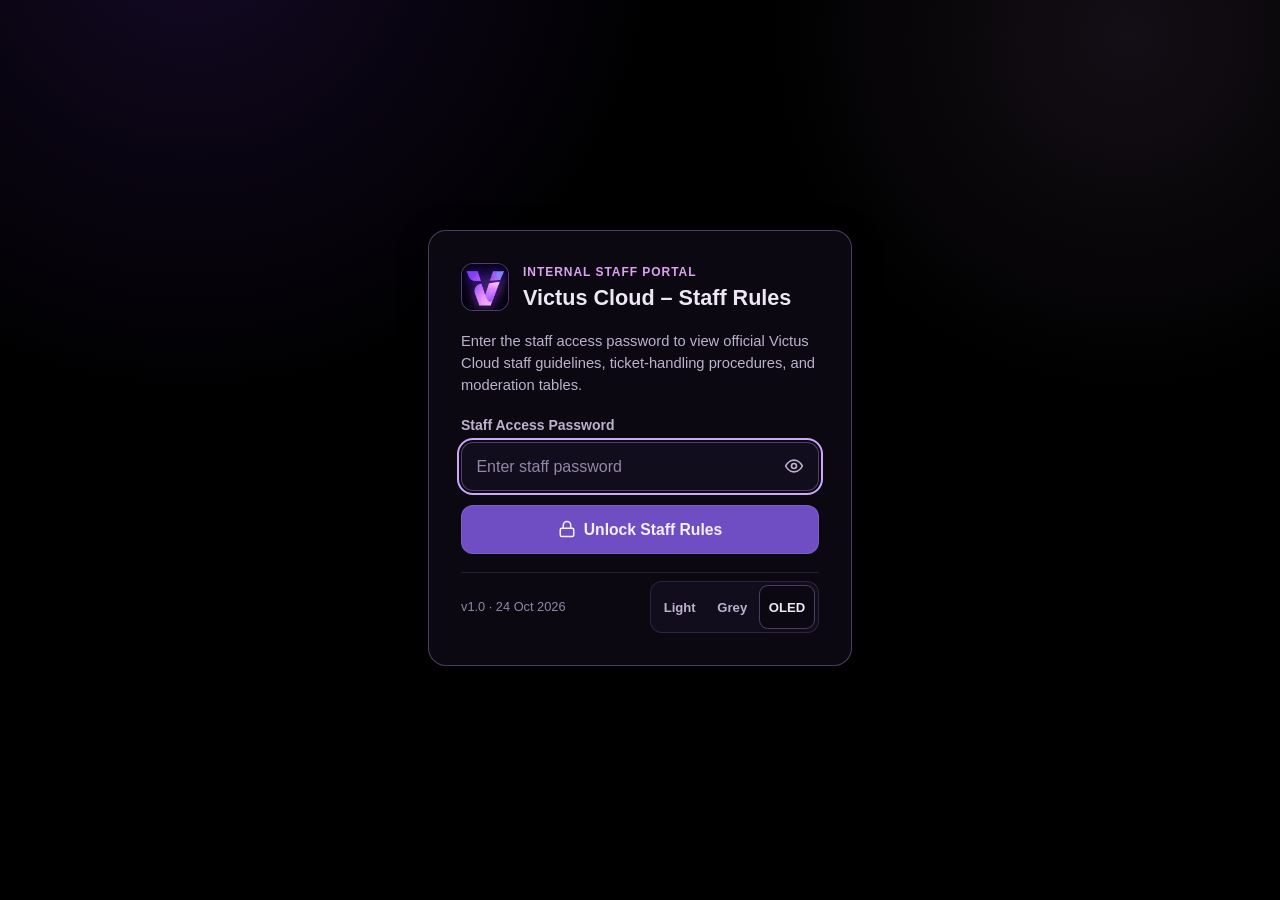
==== commit 71d2a5b6: "Add split deploy build (index.html, styles.css, data.js, app.js) with logo + robots.txt" ====
--- a/index.html
+++ b/index.html
@@ -33,13 +33,10 @@
 { label: "Service Status", url: "https://victuscloud.com/status" },
 { label: "Discord", url: "https://discord.gg/wwHpnzYpXb" },
 { label: "Privacy Policy", url: "https://victuscloud.com/privacy" },
-{ label: "Terms of Service", url: "https://victuscloud.com/tos" }
+{ label: "Terms of Service", url: "https://victuscloud.com/tos" },
 ]
 },
-agreement: {
-title: "STAFF AGREEMENT",
-text: "By becoming a staff member, you agree to follow these rules and understand that staff permissions are a responsibility, not a privilege to be abused. Breaking staff rules may result in a warning, demotion, suspension, or removal from the Staff Team."
-},
+agreement: { title: "STAFF AGREEMENT", text: "By becoming a staff member, you agree to follow these rules and understand that staff permissions are a responsibility, not a privilege to be abused. Breaking staff rules may result in a warning, demotion, suspension, or removal from the Staff Team." },
 roles: [
 "All",
 "Founder / CEO",
@@ -62,166 +59,130 @@
 "Staff"
 ],
 sections: [
-{
-number: 1,
-title: "Professional Behavior",
-rules: [
-{id: "1.1", text: "Maintain professional behavior in every case.", roles: ["All"]},
-{id: "1.2", text: "Be user-friendly. Help members in the language they're comfortable with, as quickly as possible.", roles: ["All"]},
-{id: "1.3", text: "Don't joke around in tickets or anywhere seriousness is needed.", roles: ["All"]}
-]
-},
-{
-number: 2,
-title: "Staff Conduct",
-rules: [
-{id: "2.1", text: "Follow the rules yourself and make sure your crewmates follow them too.", roles: ["All"]},
-{id: "2.2", text: "Don't abuse your power or show it off.", roles: ["All"]},
-{id: "2.3", text: "Don't use commands or permissions for personal benefit.", roles: ["All"]},
-{id: "2.4", text: "Don't punish members because of personal aggression in chats, DMs, etc.", roles: ["All"]},
-{id: "2.5", text: "Don't misuse moderation bots or server features.", roles: ["All"]}
-]
-},
-{
-number: 3,
-title: "Moderation",
-rules: [
-{id: "3.1", text: "Always investigate a case before punishing.", roles: ["All"]},
-{id: "3.2", text: "Keep punishments fair for everyone.", roles: ["All"]},
-{id: "3.3", text: "Use warnings for inappropriate behavior. Staff Manager can warn staff. Staff, General Manager, and higher roles can warn members. Higher officials can warn everyone below them. Founder / CEO can only be warned by a Founder / CEO.", roles: [[ "Founder / CEO" "Co-Founder / CTO" "Director of Operations" "Staff Manager" "General Manager" "Moderator" "Staff" ]]},
-{id: "3.4", text: "Every punishment needs a proper, valid reason.", roles: ["All"]},
-{id: "3.5", text: "Don't ban or kick unless it's an emergency or you have permission from higher officials.", roles: ["All"]},
-{id: "3.6", text: "If you make a mistake, inform higher staff immediately so it can be fixed.", roles: ["All"]}
-]
-},
-{
-number: 4,
-title: "Evidence and Logs",
-rules: [
-{id: "4.1", text: "Keep proper proof for every moderation action, especially payment cases, until the Founder verifies it.", roles: ["All"]},
-{id: "4.2", text: "Don't accept server screenshots as proof, since they can't be verified as real.", roles: ["All"]},
-{id: "4.3", text: "Use the proper moderation channel for commands.", roles: ["All"]},
-{id: "4.4", text: "Report suspicious activity to higher officials.", roles: ["All"]}
-]
-},
-{
-number: 5,
-title: "Staff Confidentiality",
-rules: [
-{id: "5.1", text: "Don't leak private staff discussions or hosting details to other hosts or users.", roles: ["All"]},
-{id: "5.2", text: "Keep upcoming features hidden from users. Don't leak them.", roles: ["All"]},
-{id: "5.3", text: "Don't share private ticket information with any user.", roles: ["All"]},
-{id: "5.4", text: "Don't share any member's or staff's private life information in tickets or public chats.", roles: ["All"]}
-]
-},
-{
-number: 6,
-title: "Ticket and Member Support",
-rules: [
-{id: "6.1", text: "Respond to tickets politely, calmly, and kindly. Every customer is valued.", roles: ["All"]},
-{id: "6.2", text: "Don't ignore members who need help. Ping higher staff once (or the Founder once), and keep the member calm until support arrives.", roles: ["All"]},
-{id: "6.3", text: "Escalate complicated issues to higher officials if you can't handle them properly.", roles: ["All"]}
-]
-},
-{
-number: 7,
-title: "Fairness and Abuse of Power",
-rules: [
-{id: "7.1", text: "Never give friends special treatment, including in partnerships.", roles: ["All"]},
-{id: "7.2", text: "Don't threaten members with your rank.", roles: ["All"]},
-{id: "7.3", text: "Don't use staff permissions (muting, banning, etc.) to win an argument.", roles: ["All"]},
-{id: "7.4", text: "Don't punish someone just because they personally criticized you.", roles: ["All"]},
-{id: "7.5", text: "Base decisions on the server rules, not personal opinions.", roles: ["All"]}
-]
-},
-{
-number: 8,
-title: "Activity and Inactivity",
-rules: [
-{id: "8.1", text: "Stay reasonably active: minimum 3-4 hours a day.", roles: ["All"]},
-{id: "8.2", text: "If you'll be inactive for a long period, inform the staff team in the appropriate channel. If you need to extend it, inform them again with a valid reason.", roles: ["All"]},
-{id: "8.3", text: "Repeated unexplained inactivity may lead to demotion or removal from staff.", roles: ["All"]},
-{id: "8.4", text: "Quality of moderation matters more than just being online. Keeping chats and VCs active counts more than \"I was online all day.\"", roles: ["All"]}
-]
-},
-{
-number: 9,
-title: "Staff Communication",
-rules: [
-{id: "9.1", text: "Keep staff decisions organized and respectful.", roles: ["All"]},
-{id: "9.2", text: "Follow legitimate decisions from higher-ranking staff without questioning them unless asked, except to report misconduct or rule violations.", roles: ["All"]},
-{id: "9.3", text: "Handle disagreements privately, within the group, and respectfully.", roles: ["All"]},
-{id: "9.4", text: "Don't create unnecessary staff drama.", roles: ["All"]}
-]
-},
-{
-number: 10,
-title: "Promotion and Demotion",
-rules: [
-{id: "10.1", text: "Promotions are based on activity, maturity, reliability, and quality of work. Asking for a promotion won't help and may lead to immediate demotion.", roles: ["All"]},
-{id: "10.2", text: "Staff can be demoted for inactivity, misconduct, or permission abuse, only by the Staff Manager or higher officials, and only with a valid reason.", roles: [[ "Founder / CEO" "Co-Founder / CTO" "Director of Operations" "Staff Manager" ]]},
-{id: "10.3", text: "Serious violations may result in immediate removal from the staff team.", roles: ["All"]}
-]
-},
-{
-number: 11,
-title: "No Favouritism",
-rules: [
-{id: "11.1", text: "Treat everyone fairly, respectfully, and kindly: friends, donors, boosters, creators, and regular members alike.", roles: ["All"]},
-{id: "11.2", text: "Rules apply equally to everyone unless an official exception exists (for example, the Founder).", roles: ["All"]}
-]
-},
-{
-number: 12,
-title: "Founder, CEO and CTO",
-rules: [
-{id: "12.1", text: "Founder / CEO and Co-Founder / CTO are whitelisted and can do anything, but are still expected to act with seriousness.", roles: ["Founder / CEO", "Co-Founder / CTO"]},
-{id: "12.2", text: "All other roles must follow these rules.", roles: [[ "Director of Operations" "Staff Manager" "General Manager" "Core Team" "System Manager" "Project Manager" "Community Manager" "Support Manager" "Email Manager" "Developer" "Moderator" "Customer Support" "Technical Support" "Trial Dev" "Trial Staff" "Staff" ]]}
-]
-},
-{
-number: 13,
-title: "Ticket-Handling System",
-rules: [
-{id: "13.1", text: "One-hour rule: If a staff member can't answer within 60 minutes, any other staff may take over. While the new staff member is active, the original one stays silent until the new one is also inactive for 1 hour.", roles: ["All"]},
-{id: "13.2", text: "\"I need backup\" signal: If you don't know the fix, type \"@staff anyone else can handle this?\". The first staff member to respond becomes the new owner. If the original staff member replies first, they keep the ticket. If this happens 3 times on the same ticket, they lose it.", roles: ["All"]},
-{id: "13.3", text: "Chain of custody: Only one staff member speaks at a time. Ownership transfers automatically after 1 hour of inactivity or via the @staff ping.", roles: ["All"]},
-{id: "13.4", text: "Customer clarity: Users should see one clear voice, with no cross-talk or duplicate answers. When ownership changes, the new staff member greets the customer and summarizes the issue so they aren't lost.", roles: ["All"]}
-]
-},
-{
-number: 14,
-title: "Server Permissions and Anti-Nuke",
-rules: [
-{id: "14.1", text: "Only staff with the \"Antinuke Whitelist\" role may create or delete roles and channels, or make other major server changes (categories, permissions, webhooks, bots, etc.).", roles: ["All"]},
-{id: "14.2", text: "Without the role, don't attempt these actions. The anti-nuke system automatically bans anyone who deletes channels or roles without it.", roles: ["All"]},
-{id: "14.3", text: "If you need a role or channel created or deleted, ask a whitelisted staff member or a higher official.", roles: ["All"]},
-{id: "14.4", text: "Our bot automatically catches some cuss words and threats, but not all. Don't rely on it. Staff must still watch chats and act on violations.", roles: ["All"]},
-{id: "14.5", text: "Don't try to bypass, disable, or test the anti-nuke or the bot's filters.", roles: ["All"]}
-]
-},
-{
-number: 15,
-title: "Impersonation",
-rules: [
-{id: "15.1", text: "Don't pretend to be another staff member, a higher official, the Founder, or Victus Cloud.", roles: ["All"]},
-{id: "15.2", text: "Report anyone impersonating staff or Victus Cloud to higher officials, with proof.", roles: ["All"]},
-{id: "15.3", text: "Staff caught impersonating may be removed from the team.", roles: ["All"]}
-]
-},
-{
-number: 16,
-title: "Final Rule",
-rules: [
-{id: "16.1", text: "Use common sense and treat everyone with kindness and seriousness, in line with your position and rank.", roles: ["All"]}
-]
-}
+{ number: 1, title: "Professional Behavior", rules: [
+{ id: "1.1", text: "Maintain professional behavior in every case.", roles: ["All"] },
+{ id: "1.2", text: "Be user-friendly. Help members in the language they're comfortable with, as quickly as possible.", roles: ["All"] },
+{ id: "1.3", text: "Don't joke around in tickets or anywhere seriousness is needed.", roles: ["All"] },
+] },
+{ number: 2, title: "Staff Conduct", rules: [
+{ id: "2.1", text: "Follow the rules yourself and make sure your crewmates follow them too.", roles: ["All"] },
+{ id: "2.2", text: "Don't abuse your power or show it off.", roles: ["All"] },
+{ id: "2.3", text: "Don't use commands or permissions for personal benefit.", roles: ["All"] },
+{ id: "2.4", text: "Don't punish members because of personal aggression in chats, DMs, etc.", roles: ["All"] },
+{ id: "2.5", text: "Don't misuse moderation bots or server features.", roles: ["All"] },
+] },
+{ number: 3, title: "Moderation", rules: [
+{ id: "3.1", text: "Always investigate a case before punishing.", roles: ["All"] },
+{ id: "3.2", text: "Keep punishments fair for everyone.", roles: ["All"] },
+{ id: "3.3", text: "Use warnings for inappropriate behavior. Staff Manager can warn staff. Staff, General Manager, and higher roles can warn members. Higher officials can warn everyone below them. Founder / CEO can only be warned by a Founder / CEO.", roles: [
+"Founder / CEO",
+"Co-Founder / CTO",
+"Director of Operations",
+"Staff Manager",
+"General Manager",
+"Moderator",
+"Staff"
+] },
+{ id: "3.4", text: "Every punishment needs a proper, valid reason.", roles: ["All"] },
+{ id: "3.5", text: "Don't ban or kick unless it's an emergency or you have permission from higher officials.", roles: ["All"] },
+{ id: "3.6", text: "If you make a mistake, inform higher staff immediately so it can be fixed.", roles: ["All"] },
+] },
+{ number: 4, title: "Evidence and Logs", rules: [
+{ id: "4.1", text: "Keep proper proof for every moderation action, especially payment cases, until the Founder verifies it.", roles: ["All"] },
+{ id: "4.2", text: "Don't accept server screenshots as proof, since they can't be verified as real.", roles: ["All"] },
+{ id: "4.3", text: "Use the proper moderation channel for commands.", roles: ["All"] },
+{ id: "4.4", text: "Report suspicious activity to higher officials.", roles: ["All"] },
+] },
+{ number: 5, title: "Staff Confidentiality", rules: [
+{ id: "5.1", text: "Don't leak private staff discussions or hosting details to other hosts or users.", roles: ["All"] },
+{ id: "5.2", text: "Keep upcoming features hidden from users. Don't leak them.", roles: ["All"] },
+{ id: "5.3", text: "Don't share private ticket information with any user.", roles: ["All"] },
+{ id: "5.4", text: "Don't share any member's or staff's private life information in tickets or public chats.", roles: ["All"] },
+] },
+{ number: 6, title: "Ticket and Member Support", rules: [
+{ id: "6.1", text: "Respond to tickets politely, calmly, and kindly. Every customer is valued.", roles: ["All"] },
+{ id: "6.2", text: "Don't ignore members who need help. Ping higher staff once (or the Founder once), and keep the member calm until support arrives.", roles: ["All"] },
+{ id: "6.3", text: "Escalate complicated issues to higher officials if you can't handle them properly.", roles: ["All"] },
+] },
+{ number: 7, title: "Fairness and Abuse of Power", rules: [
+{ id: "7.1", text: "Never give friends special treatment, including in partnerships.", roles: ["All"] },
+{ id: "7.2", text: "Don't threaten members with your rank.", roles: ["All"] },
+{ id: "7.3", text: "Don't use staff permissions (muting, banning, etc.) to win an argument.", roles: ["All"] },
+{ id: "7.4", text: "Don't punish someone just because they personally criticized you.", roles: ["All"] },
+{ id: "7.5", text: "Base decisions on the server rules, not personal opinions.", roles: ["All"] },
+] },
+{ number: 8, title: "Activity and Inactivity", rules: [
+{ id: "8.1", text: "Stay reasonably active: minimum 3-4 hours a day.", roles: ["All"] },
+{ id: "8.2", text: "If you'll be inactive for a long period, inform the staff team in the appropriate channel. If you need to extend it, inform them again with a valid reason.", roles: ["All"] },
+{ id: "8.3", text: "Repeated unexplained inactivity may lead to demotion or removal from staff.", roles: ["All"] },
+{ id: "8.4", text: "Quality of moderation matters more than just being online. Keeping chats and VCs active counts more than \"I was online all day.\"", roles: ["All"] },
+] },
+{ number: 9, title: "Staff Communication", rules: [
+{ id: "9.1", text: "Keep staff decisions organized and respectful.", roles: ["All"] },
+{ id: "9.2", text: "Follow legitimate decisions from higher-ranking staff without questioning them unless asked, except to report misconduct or rule violations.", roles: ["All"] },
+{ id: "9.3", text: "Handle disagreements privately, within the group, and respectfully.", roles: ["All"] },
+{ id: "9.4", text: "Don't create unnecessary staff drama.", roles: ["All"] },
+] },
+{ number: 10, title: "Promotion and Demotion", rules: [
+{ id: "10.1", text: "Promotions are based on activity, maturity, reliability, and quality of work. Asking for a promotion won't help and may lead to immediate demotion.", roles: ["All"] },
+{ id: "10.2", text: "Staff can be demoted for inactivity, misconduct, or permission abuse, only by the Staff Manager or higher officials, and only with a valid reason.", roles: [
+"Founder / CEO",
+"Co-Founder / CTO",
+"Director of Operations",
+"Staff Manager"
+] },
+{ id: "10.3", text: "Serious violations may result in immediate removal from the staff team.", roles: ["All"] },
+] },
+{ number: 11, title: "No Favouritism", rules: [
+{ id: "11.1", text: "Treat everyone fairly, respectfully, and kindly: friends, donors, boosters, creators, and regular members alike.", roles: ["All"] },
+{ id: "11.2", text: "Rules apply equally to everyone unless an official exception exists (for example, the Founder).", roles: ["All"] },
+] },
+{ number: 12, title: "Founder, CEO and CTO", rules: [
+{ id: "12.1", text: "Founder / CEO and Co-Founder / CTO are whitelisted and can do anything, but are still expected to act with seriousness.", roles: ["Founder / CEO", "Co-Founder / CTO"] },
+{ id: "12.2", text: "All other roles must follow these rules.", roles: [
+"Director of Operations",
+"Staff Manager",
+"General Manager",
+"Core Team",
+"System Manager",
+"Project Manager",
+"Community Manager",
+"Support Manager",
+"Email Manager",
+"Developer",
+"Moderator",
+"Customer Support",
+"Technical Support",
+"Trial Dev",
+"Trial Staff",
+"Staff"
+] },
+] },
+{ number: 13, title: "Ticket-Handling System", rules: [
+{ id: "13.1", text: "One-hour rule: If a staff member can't answer within 60 minutes, any other staff may take over. While the new staff member is active, the original one stays silent until the new one is also inactive for 1 hour.", roles: ["All"] },
+{ id: "13.2", text: "\"I need backup\" signal: If you don't know the fix, type \"@staff anyone else can handle this?\". The first staff member to respond becomes the new owner. If the original staff member replies first, they keep the ticket. If this happens 3 times on the same ticket, they lose it.", roles: ["All"] },
+{ id: "13.3", text: "Chain of custody: Only one staff member speaks at a time. Ownership transfers automatically after 1 hour of inactivity or via the @staff ping.", roles: ["All"] },
+{ id: "13.4", text: "Customer clarity: Users should see one clear voice, with no cross-talk or duplicate answers. When ownership changes, the new staff member greets the customer and summarizes the issue so they aren't lost.", roles: ["All"] },
+] },
+{ number: 14, title: "Server Permissions and Anti-Nuke", rules: [
+{ id: "14.1", text: "Only staff with the \"Antinuke Whitelist\" role may create or delete roles and channels, or make other major server changes (categories, permissions, webhooks, bots, etc.).", roles: ["All"] },
+{ id: "14.2", text: "Without the role, don't attempt these actions. The anti-nuke system automatically bans anyone who deletes channels or roles without it.", roles: ["All"] },
+{ id: "14.3", text: "If you need a role or channel created or deleted, ask a whitelisted staff member or a higher official.", roles: ["All"] },
+{ id: "14.4", text: "Our bot automatically catches some cuss words and threats, but not all. Don't rely on it. Staff must still watch chats and act on violations.", roles: ["All"] },
+{ id: "14.5", text: "Don't try to bypass, disable, or test the anti-nuke or the bot's filters.", roles: ["All"] },
+] },
+{ number: 15, title: "Impersonation", rules: [
+{ id: "15.1", text: "Don't pretend to be another staff member, a higher official, the Founder, or Victus Cloud.", roles: ["All"] },
+{ id: "15.2", text: "Report anyone impersonating staff or Victus Cloud to higher officials, with proof.", roles: ["All"] },
+{ id: "15.3", text: "Staff caught impersonating may be removed from the team.", roles: ["All"] },
+] },
+{ number: 16, title: "Final Rule", rules: [
+{ id: "16.1", text: "Use common sense and treat everyone with kindness and seriousness, in line with your position and rank.", roles: ["All"] },
+] },
 ],
 punishments: {
 title: "PUNISHMENT TABLES",
-members: {
-heading: "Members (kicks and bans still need higher-official permission, except in emergencies):",
-rows: [
+members: { heading: "Members (kicks and bans still need higher-official permission, except in emergencies):", rows: [
 { offense: "Spam, off-topic, caps", severity: "Low", action: "Warn, then 1h mute" },
 { offense: "Disrespect, mild insults", severity: "Low", action: "Warn, then 24h mute" },
 { offense: "Ticket abuse, trolling", severity: "Medium", action: "Warn, then 24h mute" },
@@ -230,12 +191,9 @@
 { offense: "Scam or malicious links", severity: "Critical", action: "Immediate ban" },
 { offense: "Fake payment proof", severity: "Critical", action: "Ban (Founder verifies)" },
 { offense: "Leaking private info", severity: "Critical", action: "Ban" },
-{ offense: "Ban evasion, alt accounts", severity: "Critical", action: "Ban" }
-]
-},
-staff: {
-heading: "Staff:",
-rows: [
+{ offense: "Ban evasion, alt accounts", severity: "Critical", action: "Ban" },
+] },
+staff: { heading: "Staff:", rows: [
 { offense: "Unprofessional tone, minor slip", severity: "Low", action: "Warning" },
 { offense: "Unexplained inactivity", severity: "Medium", action: "Warning, then demotion" },
 { offense: "Favouritism, threats, rank abuse", severity: "High", action: "Demotion" },
@@ -243,16 +201,11 @@
 { offense: "Impersonation", severity: "High", action: "Removal" },
 { offense: "Leaking confidential info", severity: "Critical", action: "Suspension or removal" },
 { offense: "Role/channel changes without the Antinuke Whitelist role", severity: "Critical", action: "Automatic ban by anti-nuke, then reviewed by Founder / CEO" },
-{ offense: "Fraud", severity: "Critical", action: "Immediate removal" }
-]
-}
+{ offense: "Fraud", severity: "Critical", action: "Immediate removal" },
+] },
 },
 changelog: [
-{
-version: "v1.0",
-date: "24 Oct 2026",
-summary: "Initial release of the staff rules, including the new ticket-handling system and anti-nuke rules."
-}
+{ version: "v1.0", date: "24 Oct 2026", summary: "Initial release of the staff rules, including the new ticket-handling system and anti-nuke rules." },
 ]
 };
 </script>
